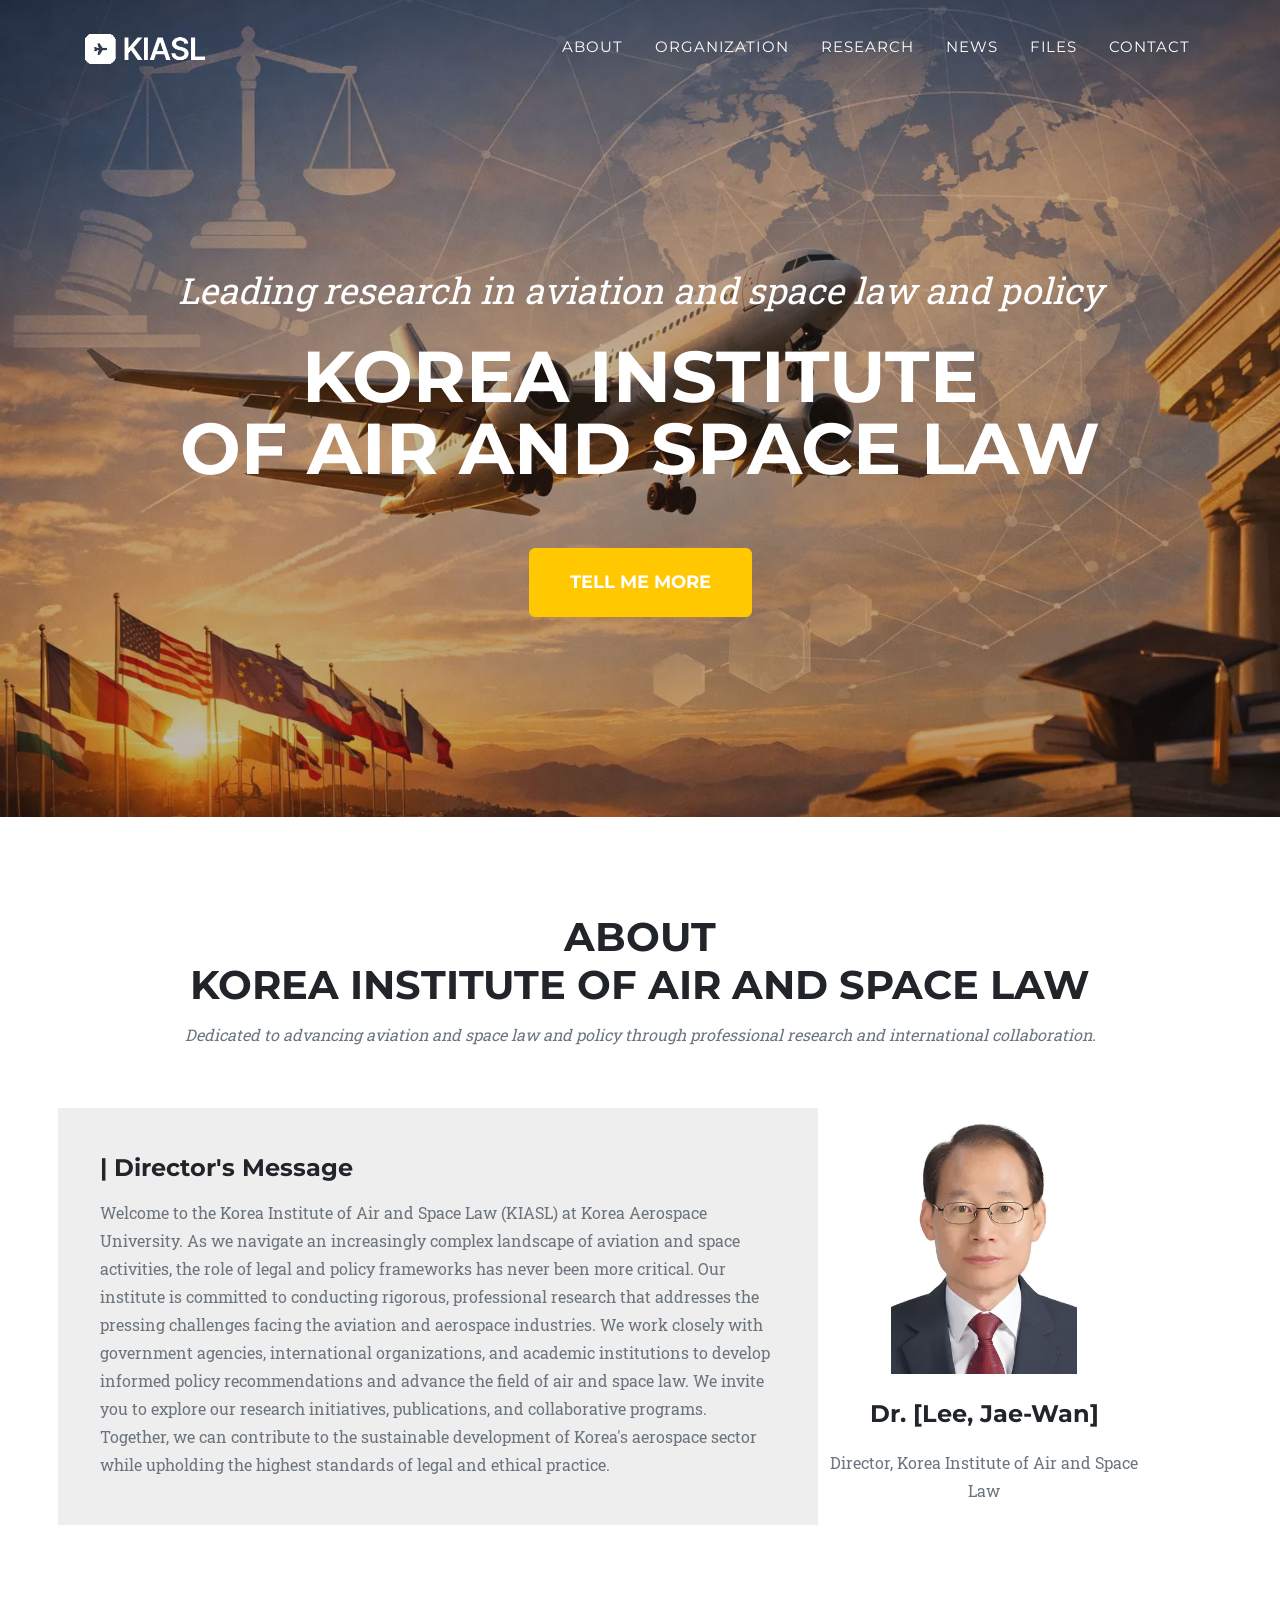
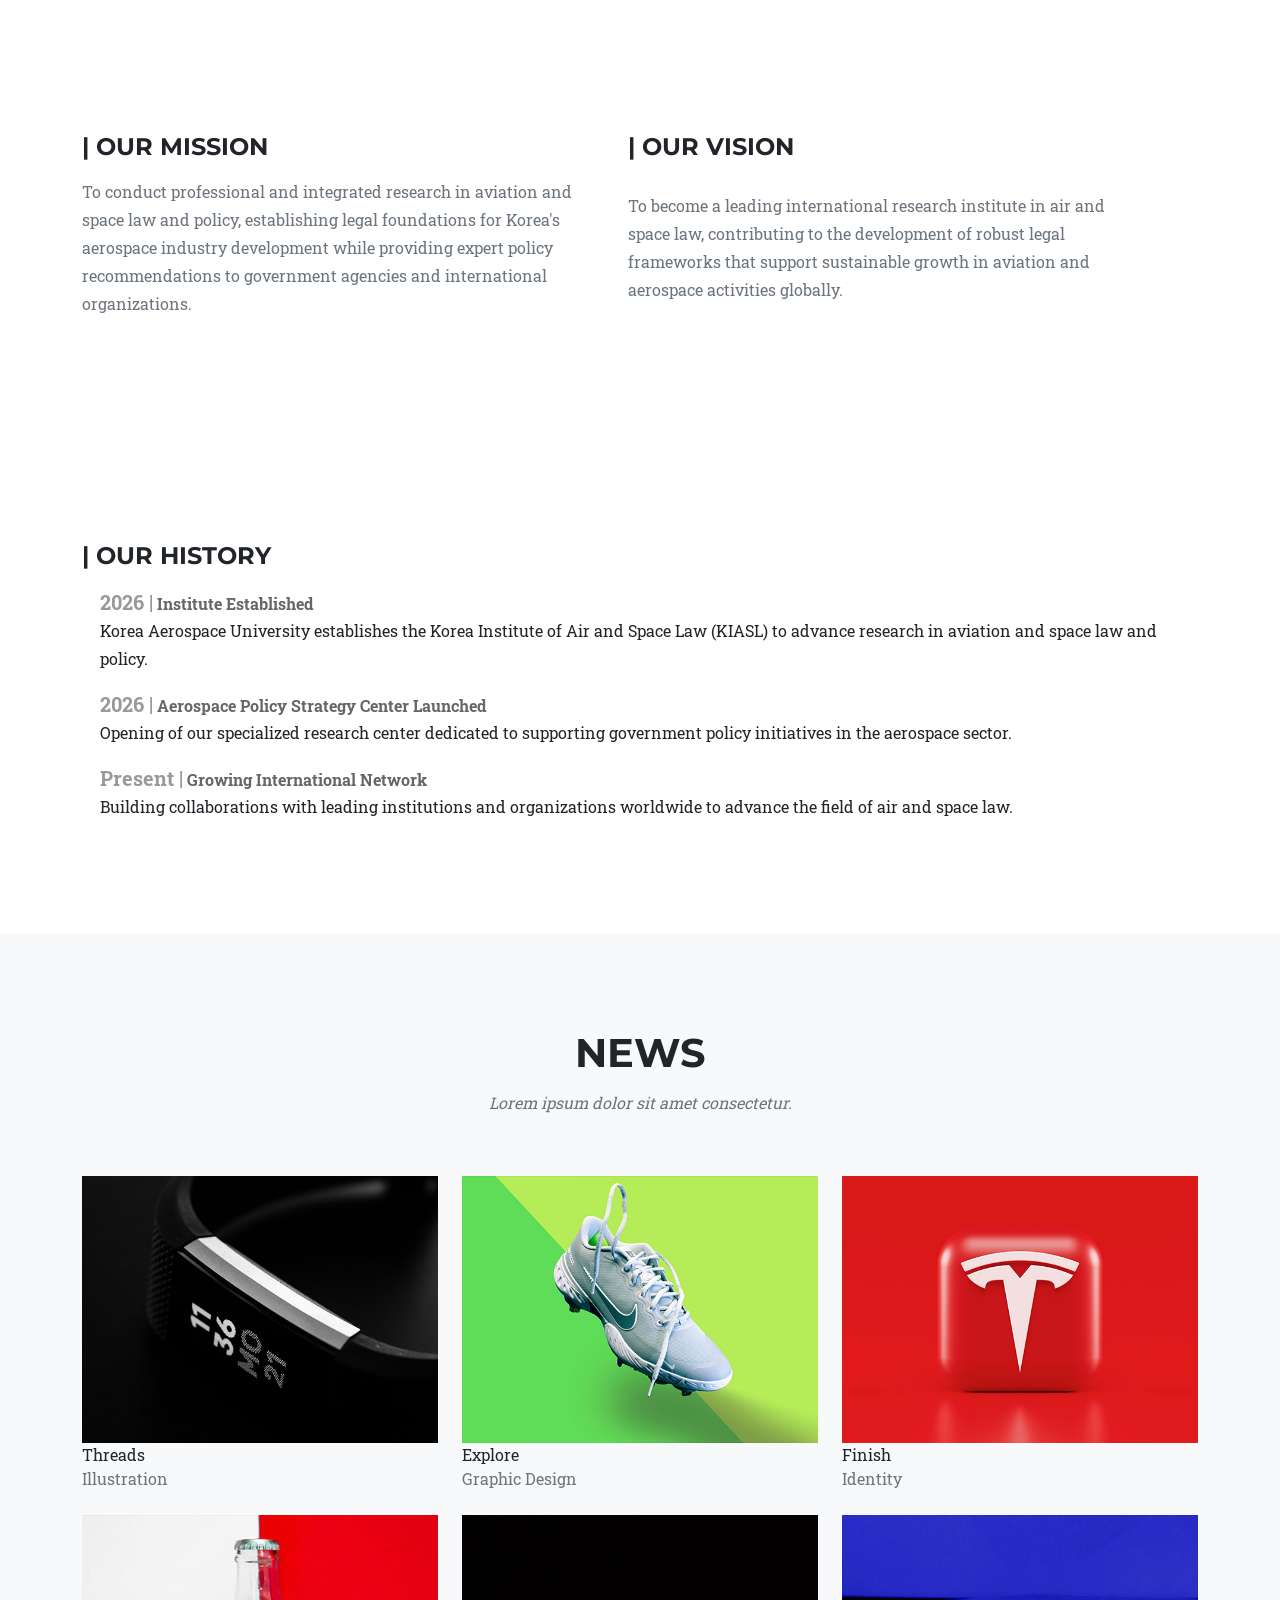
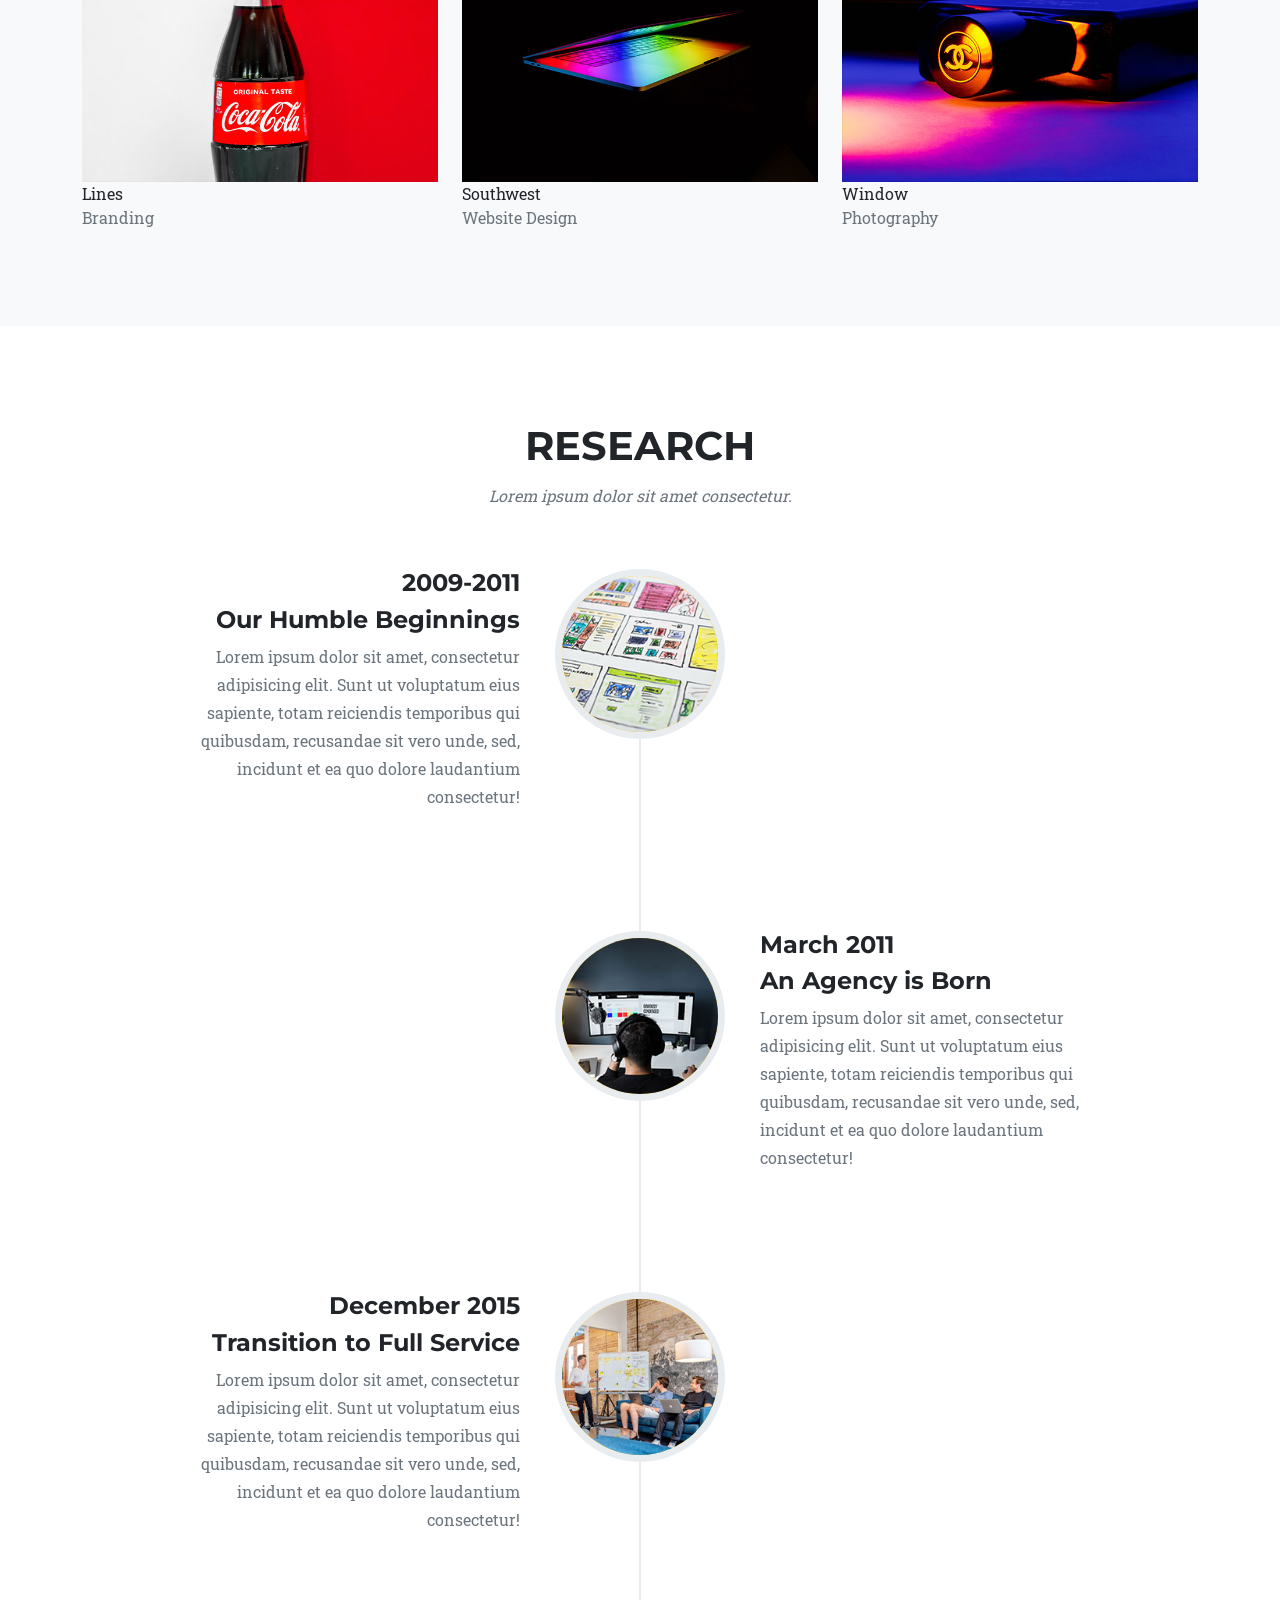
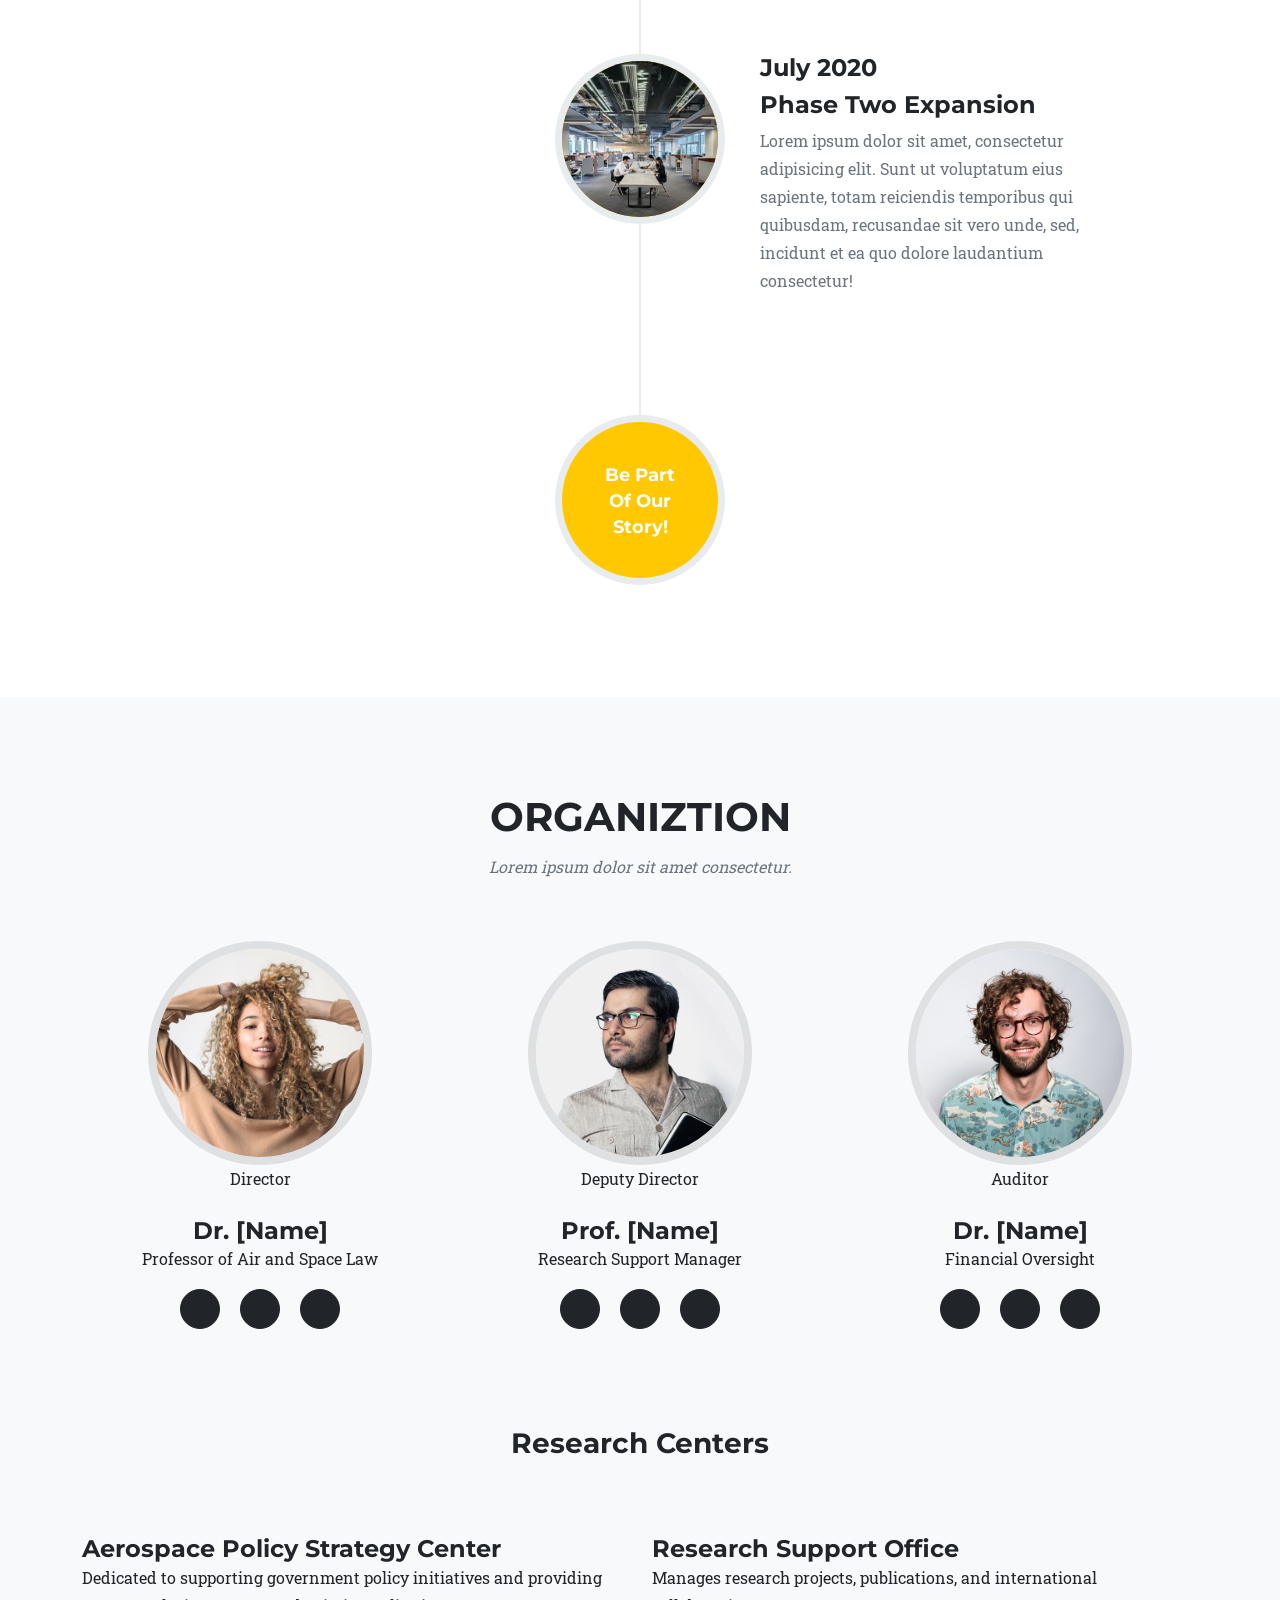
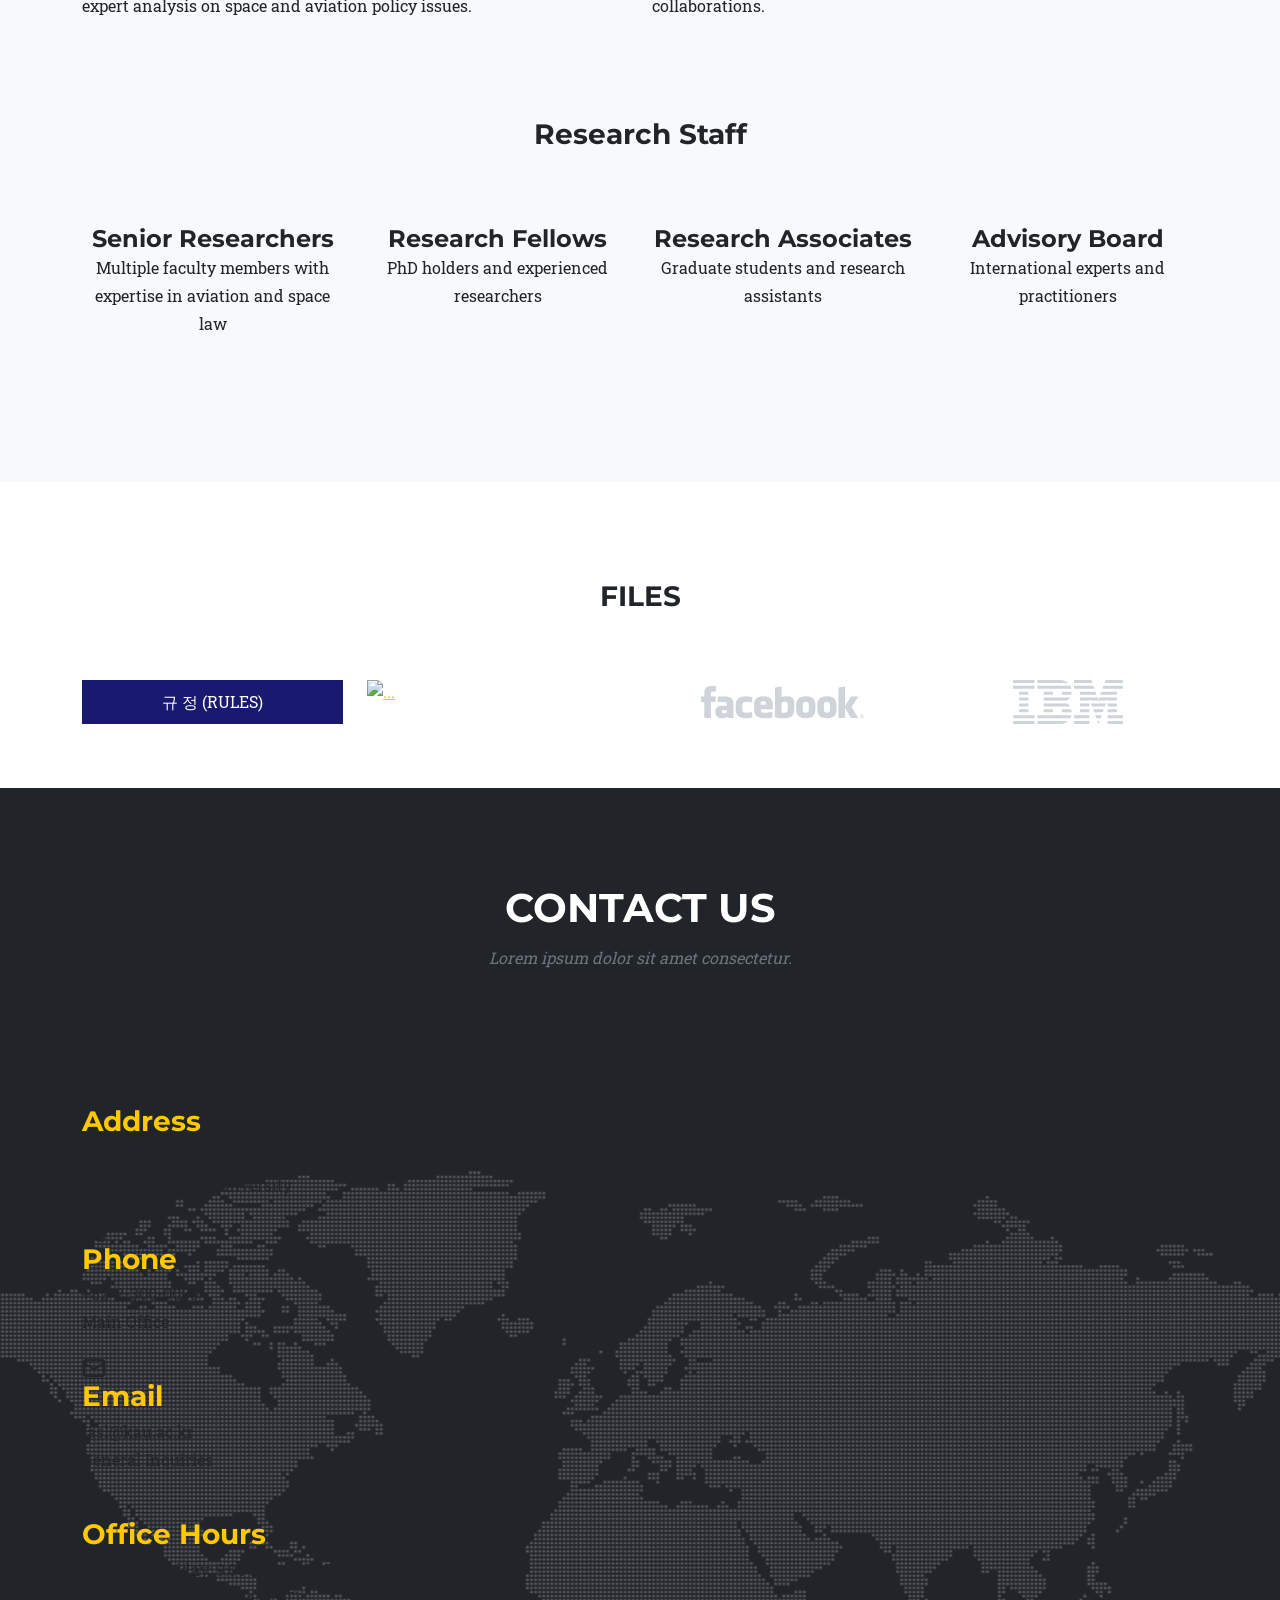
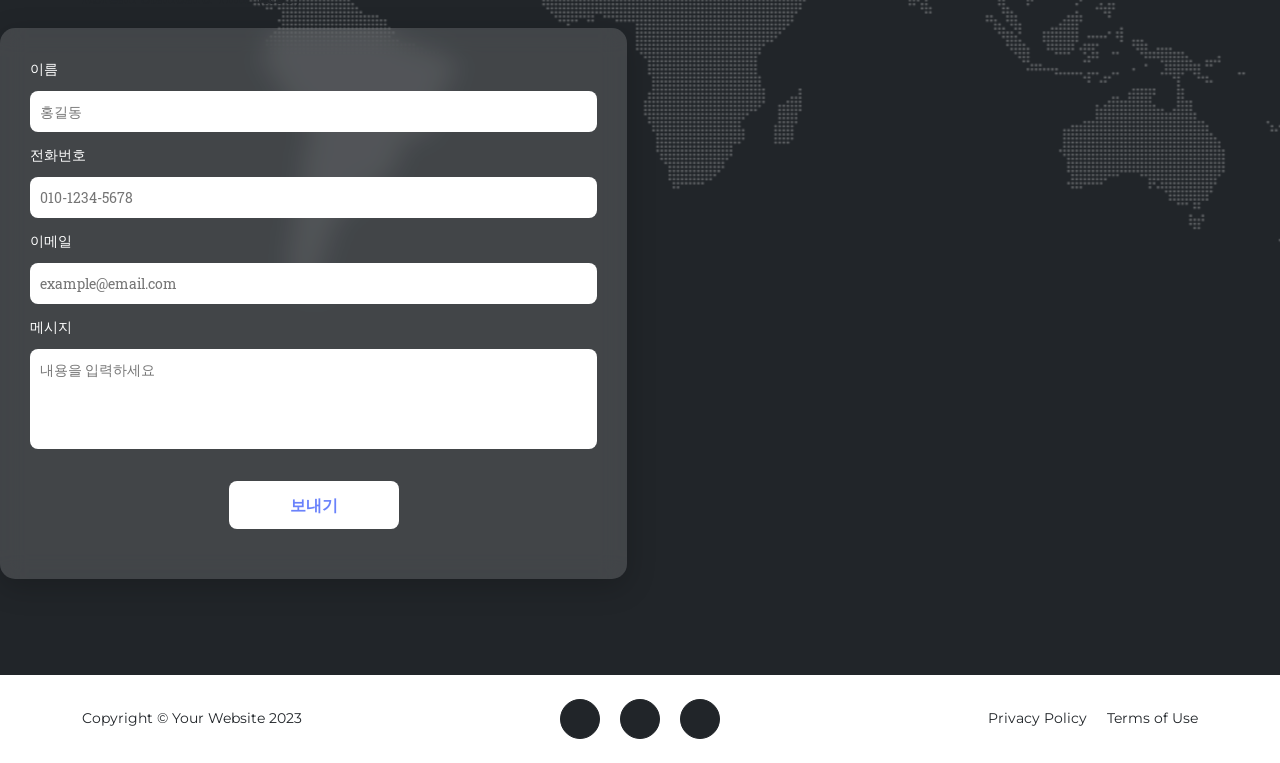
==== index.html @ a010b1ed "Update index.html" ====
<!DOCTYPE html>
<html lang="en">
    <head>
        <meta charset="utf-8" />
        <meta name="viewport" content="width=device-width, initial-scale=1, shrink-to-fit=no" />
        <meta name="description" content="" />
        <meta name="author" content="" />
        <title>KAU Institute of Air and Space Law</title>
        <!-- Favicon-->
        <link rel="icon" type="image/x-icon" href="assets/favicon.png" />
        <!-- Font Awesome icons (free version)-->
        <script src="https://use.fontawesome.com/releases/v6.3.0/js/all.js" crossorigin="anonymous"></script>
        <!-- Google fonts-->
        <link href="https://fonts.googleapis.com/css?family=Montserrat:400,700" rel="stylesheet" type="text/css" />
        <link href="https://fonts.googleapis.com/css?family=Roboto+Slab:400,100,300,700" rel="stylesheet" type="text/css" />
        <!-- Core theme CSS (includes Bootstrap)-->
        <link href="css/styles.css" rel="stylesheet" />
    </head>
    <body id="page-top">
        <!-- Navigation-->
        <nav class="navbar navbar-expand-lg navbar-dark fixed-top" id="mainNav">
            <div class="container">
                <a class="navbar-brand" href="#page-top"><img src="assets/img/kiasl.png" alt="..." /></a>
                <button class="navbar-toggler" type="button" data-bs-toggle="collapse" data-bs-target="#navbarResponsive" aria-controls="navbarResponsive" aria-expanded="false" aria-label="Toggle navigation">
                    Menu
                    <i class="fas fa-bars ms-1"></i>
                </button>
                <div class="collapse navbar-collapse" id="navbarResponsive">
                    <ul class="navbar-nav text-uppercase ms-auto py-4 py-lg-0">
                        <li class="nav-item"><a class="nav-link" href="#about">ABOUT</a></li>
                        <li class="nav-item"><a class="nav-link" href="#Organization">ORGANIZATION</a></li>
                        <li class="nav-item"><a class="nav-link" href="#Research">RESEARCH</a></li>
                        <li class="nav-item"><a class="nav-link" href="#News">NEWS</a></li>
                        <li class="nav-item"><a class="nav-link" href="#FILES">FILES</a></li>
                        <li class="nav-item"><a class="nav-link" href="#contact">CONTACT</a></li>
                    </ul>
                </div>
            </div>
        </nav>
        <!-- Masthead-->
        <header class="masthead">
            <div class="container">
                <div class="masthead-subheading">Leading research in aviation and space law and policy</div>
                <div class="masthead-heading text-uppercase">Korea Institute<br>of Air and Space Law</div>
                <a class="btn btn-primary btn-xl text-uppercase" href="#about">Tell Me More</a>
            </div>
        </header>
        <!-- Services-->
     <section class="page-section" id="about">
            <div class="container">
                <div class="text-center">
                    <h2 class="section-heading text-uppercase">About<br>Korea Institute of Air and Space Law</h2>
                    <h3 class="section-subheading text-muted">Dedicated to advancing aviation and space law and policy through professional research and international collaboration.</h3>
                </div>
                <div class="row text">
                    <div class="col-md-8 row text-left" style="background:#eee;padding:30px;">
                        <h4 class="my-3">| Director's Message</h4>
                        <p class="text-muted">Welcome to the Korea Institute of Air and Space Law (KIASL) at Korea Aerospace University. As we navigate an increasingly complex landscape of aviation and space activities, the role of legal and policy frameworks has never been more critical.
Our institute is committed to conducting rigorous, professional research that addresses the pressing challenges facing the aviation and aerospace industries. We work closely with government agencies, international organizations, and academic institutions to develop informed policy recommendations and advance the field of air and space law.
We invite you to explore our research initiatives, publications, and collaborative programs. Together, we can contribute to the sustainable development of Korea's aerospace sector while upholding the highest standards of legal and ethical practice.</p>
                    </div>
                    <div class="col-md-4 row text-center">
                        <span class="fa-stack fa-4x" style="width:210px;height:auto;display:inline-block;margin:10px auto;">
                            <img src="assets/img/drlee.png" alt="pic" style="width:100%;height:100%;object-fit:cover;">
                        </span>
                        <h4 class="my-3">Dr. [Lee, Jae-Wan]</h4>
                        <p class="text-muted">Director, Korea Institute of Air and Space Law</p>
                    </div>
                </div>
            </div>
        </section>
     <section class="page-section" id="about">
            <div class="container">
                <div class="row text">
                    <div class="col-md-6 row text-left">
                        <h4 class="my-3">| OUR MISSION</h4>
                        <p class="text-muted">To conduct professional and integrated research in aviation and space law and policy, establishing legal foundations for Korea's aerospace industry development while providing expert policy recommendations to government agencies and international organizations.</p>
                    </div>
                    <div class="col-md-6 row text-left">
                        <h4 class="my-3">| OUR VISION</h4>
                        <p class="text-muted">To become a leading international research institute in air and space law, contributing to the development of robust legal frameworks that support sustainable growth in aviation and aerospace activities globally.</p>
                    </div>
                </div>
            </div>
        </section>

     <section class="page-section" id="about">
            <div class="container">
                <div class="row text">
                    <div class="col-md-12 row text-left">
                        <h4 class="my-3">| OUR HISTORY</h4>
                        <div style="padding-left:30px;">
                        <b style="color:#666;font-size:16px;"><span style="color:#999;font-size:20px;">2026 |</span> Institute Established</b><p>Korea Aerospace University establishes the Korea Institute of Air and Space Law (KIASL) to advance research in aviation and space law and policy.</p>
                        <b style="color:#666;font-size:16px;"><span style="color:#999;font-size:20px;">2026 |</span> Aerospace Policy Strategy Center Launched</b><p>Opening of our specialized research center dedicated to supporting government policy initiatives in the aerospace sector.</p>
                        <b style="color:#666;font-size:16px;"><span style="color:#999;font-size:20px;">Present |</span> Growing International Network</b><p>Building collaborations with leading institutions and organizations worldwide to advance the field of air and space law.</p>
                      </div>
                    </div>
                </div>
            </div>
        </section>
        
        <!-- Portfolio Grid-->
        <section class="page-section bg-light" id="News">
            <div class="container">
                <div class="text-center">
                    <h2 class="section-heading text-uppercase">News</h2>
                    <h3 class="section-subheading text-muted">Lorem ipsum dolor sit amet consectetur.</h3>
                </div>
                <div class="row">
                    <div class="col-lg-4 col-sm-6 mb-4">
                        <!-- Portfolio item 1-->
                        <div class="portfolio-item">
                            <a class="portfolio-link" data-bs-toggle="modal" href="#portfolioModal1">
                                <div class="portfolio-hover">
                                    <div class="portfolio-hover-content"><i class="fas fa-plus fa-3x"></i></div>
                                </div>
                                <img class="img-fluid" src="assets/img/portfolio/1.jpg" alt="..." />
                            </a>
                            <div class="portfolio-caption">
                                <div class="portfolio-caption-heading">Threads</div>
                                <div class="portfolio-caption-subheading text-muted">Illustration</div>
                            </div>
                        </div>
                    </div>
                    <div class="col-lg-4 col-sm-6 mb-4">
                        <!-- Portfolio item 2-->
                        <div class="portfolio-item">
                            <a class="portfolio-link" data-bs-toggle="modal" href="#portfolioModal2">
                                <div class="portfolio-hover">
                                    <div class="portfolio-hover-content"><i class="fas fa-plus fa-3x"></i></div>
                                </div>
                                <img class="img-fluid" src="assets/img/portfolio/2.jpg" alt="..." />
                            </a>
                            <div class="portfolio-caption">
                                <div class="portfolio-caption-heading">Explore</div>
                                <div class="portfolio-caption-subheading text-muted">Graphic Design</div>
                            </div>
                        </div>
                    </div>
                    <div class="col-lg-4 col-sm-6 mb-4">
                        <!-- Portfolio item 3-->
                        <div class="portfolio-item">
                            <a class="portfolio-link" data-bs-toggle="modal" href="#portfolioModal3">
                                <div class="portfolio-hover">
                                    <div class="portfolio-hover-content"><i class="fas fa-plus fa-3x"></i></div>
                                </div>
                                <img class="img-fluid" src="assets/img/portfolio/3.jpg" alt="..." />
                            </a>
                            <div class="portfolio-caption">
                                <div class="portfolio-caption-heading">Finish</div>
                                <div class="portfolio-caption-subheading text-muted">Identity</div>
                            </div>
                        </div>
                    </div>
                    <div class="col-lg-4 col-sm-6 mb-4 mb-lg-0">
                        <!-- Portfolio item 4-->
                        <div class="portfolio-item">
                            <a class="portfolio-link" data-bs-toggle="modal" href="#portfolioModal4">
                                <div class="portfolio-hover">
                                    <div class="portfolio-hover-content"><i class="fas fa-plus fa-3x"></i></div>
                                </div>
                                <img class="img-fluid" src="assets/img/portfolio/4.jpg" alt="..." />
                            </a>
                            <div class="portfolio-caption">
                                <div class="portfolio-caption-heading">Lines</div>
                                <div class="portfolio-caption-subheading text-muted">Branding</div>
                            </div>
                        </div>
                    </div>
                    <div class="col-lg-4 col-sm-6 mb-4 mb-sm-0">
                        <!-- Portfolio item 5-->
                        <div class="portfolio-item">
                            <a class="portfolio-link" data-bs-toggle="modal" href="#portfolioModal5">
                                <div class="portfolio-hover">
                                    <div class="portfolio-hover-content"><i class="fas fa-plus fa-3x"></i></div>
                                </div>
                                <img class="img-fluid" src="assets/img/portfolio/5.jpg" alt="..." />
                            </a>
                            <div class="portfolio-caption">
                                <div class="portfolio-caption-heading">Southwest</div>
                                <div class="portfolio-caption-subheading text-muted">Website Design</div>
                            </div>
                        </div>
                    </div>
                    <div class="col-lg-4 col-sm-6">
                        <!-- Portfolio item 6-->
                        <div class="portfolio-item">
                            <a class="portfolio-link" data-bs-toggle="modal" href="#portfolioModal6">
                                <div class="portfolio-hover">
                                    <div class="portfolio-hover-content"><i class="fas fa-plus fa-3x"></i></div>
                                </div>
                                <img class="img-fluid" src="assets/img/portfolio/6.jpg" alt="..." />
                            </a>
                            <div class="portfolio-caption">
                                <div class="portfolio-caption-heading">Window</div>
                                <div class="portfolio-caption-subheading text-muted">Photography</div>
                            </div>
                        </div>
                    </div>
                                   </div>
            </div>
        </section>
        <!-- About-->
        <section class="page-section" id="Research">
            <div class="container">
                <div class="text-center">
                    <h2 class="section-heading text-uppercase">Research</h2>
                    <h3 class="section-subheading text-muted">Lorem ipsum dolor sit amet consectetur.</h3>
                </div>
                <ul class="timeline">
                    <li>
                        <div class="timeline-image"><img class="rounded-circle img-fluid" src="assets/img/about/1.jpg" alt="..." /></div>
                        <div class="timeline-panel">
                            <div class="timeline-heading">
                                <h4>2009-2011</h4>
                                <h4 class="subheading">Our Humble Beginnings</h4>
                            </div>
                            <div class="timeline-body"><p class="text-muted">Lorem ipsum dolor sit amet, consectetur adipisicing elit. Sunt ut voluptatum eius sapiente, totam reiciendis temporibus qui quibusdam, recusandae sit vero unde, sed, incidunt et ea quo dolore laudantium consectetur!</p></div>
                        </div>
                    </li>
                    <li class="timeline-inverted">
                        <div class="timeline-image"><img class="rounded-circle img-fluid" src="assets/img/about/2.jpg" alt="..." /></div>
                        <div class="timeline-panel">
                            <div class="timeline-heading">
                                <h4>March 2011</h4>
                                <h4 class="subheading">An Agency is Born</h4>
                            </div>
                            <div class="timeline-body"><p class="text-muted">Lorem ipsum dolor sit amet, consectetur adipisicing elit. Sunt ut voluptatum eius sapiente, totam reiciendis temporibus qui quibusdam, recusandae sit vero unde, sed, incidunt et ea quo dolore laudantium consectetur!</p></div>
                        </div>
                    </li>
                    <li>
                        <div class="timeline-image"><img class="rounded-circle img-fluid" src="assets/img/about/3.jpg" alt="..." /></div>
                        <div class="timeline-panel">
                            <div class="timeline-heading">
                                <h4>December 2015</h4>
                                <h4 class="subheading">Transition to Full Service</h4>
                            </div>
                            <div class="timeline-body"><p class="text-muted">Lorem ipsum dolor sit amet, consectetur adipisicing elit. Sunt ut voluptatum eius sapiente, totam reiciendis temporibus qui quibusdam, recusandae sit vero unde, sed, incidunt et ea quo dolore laudantium consectetur!</p></div>
                        </div>
                    </li>
                    <li class="timeline-inverted">
                        <div class="timeline-image"><img class="rounded-circle img-fluid" src="assets/img/about/4.jpg" alt="..." /></div>
                        <div class="timeline-panel">
                            <div class="timeline-heading">
                                <h4>July 2020</h4>
                                <h4 class="subheading">Phase Two Expansion</h4>
                            </div>
                            <div class="timeline-body"><p class="text-muted">Lorem ipsum dolor sit amet, consectetur adipisicing elit. Sunt ut voluptatum eius sapiente, totam reiciendis temporibus qui quibusdam, recusandae sit vero unde, sed, incidunt et ea quo dolore laudantium consectetur!</p></div>
                        </div>
                    </li>
                    <li class="timeline-inverted">
                        <div class="timeline-image">
                            <h4>
                                Be Part
                                <br />
                                Of Our
                                <br />
                                Story!
                            </h4>
                        </div>
                    </li>
                </ul>
            </div>
        </section>
        <!-- Team-->
        <section class="page-section bg-light" id="Organization">
            <div class="container">
                <div class="text-center">
                    <h2 class="section-heading text-uppercase">Organiztion</h2>
                    <h3 class="section-subheading text-muted">Lorem ipsum dolor sit amet consectetur.</h3>
                </div>
                <div class="row">
                    <div class="col-lg-4">
                        <div class="team-member">
                            <img class="mx-auto rounded-circle" src="assets/img/team/2.jpg" alt="..." />
                            <p>Director</p><h4>Dr. [Name]</h4><p>Professor of Air and Space Law</p>
                            <a class="btn btn-dark btn-social mx-2" href="#!" aria-label="Diana Petersen Twitter Profile"><i class="fab fa-twitter"></i></a>
                            <a class="btn btn-dark btn-social mx-2" href="#!" aria-label="Diana Petersen Facebook Profile"><i class="fab fa-facebook-f"></i></a>
                            <a class="btn btn-dark btn-social mx-2" href="#!" aria-label="Diana Petersen LinkedIn Profile"><i class="fab fa-linkedin-in"></i></a>
                        </div>
                    </div>
                    <div class="col-lg-4">
                        <div class="team-member">
                            <img class="mx-auto rounded-circle" src="assets/img/team/1.jpg" alt="..." />
                            <p>Deputy Director</p><h4>Prof. [Name]</h4><p>Research Support Manager</p>
                            <a class="btn btn-dark btn-social mx-2" href="#!" aria-label="Parveen Anand Twitter Profile"><i class="fab fa-twitter"></i></a>
                            <a class="btn btn-dark btn-social mx-2" href="#!" aria-label="Parveen Anand Facebook Profile"><i class="fab fa-facebook-f"></i></a>
                            <a class="btn btn-dark btn-social mx-2" href="#!" aria-label="Parveen Anand LinkedIn Profile"><i class="fab fa-linkedin-in"></i></a>
                        </div>
                    </div>
                    <div class="col-lg-4">
                        <div class="team-member">
                            <img class="mx-auto rounded-circle" src="assets/img/team/3.jpg" alt="..." />
                            <p>Auditor</p><h4>Dr. [Name]</h4><p>Financial Oversight</p>
                            <a class="btn btn-dark btn-social mx-2" href="#!" aria-label="Larry Parker Twitter Profile"><i class="fab fa-twitter"></i></a>
                            <a class="btn btn-dark btn-social mx-2" href="#!" aria-label="Larry Parker Facebook Profile"><i class="fab fa-facebook-f"></i></a>
                            <a class="btn btn-dark btn-social mx-2" href="#!" aria-label="Larry Parker LinkedIn Profile"><i class="fab fa-linkedin-in"></i></a>
                        </div>
                    </div>
                    <h3 style="margin:50px 0;text-align:center;">Research Centers</h3>
                    <div class="col-lg-6">
                        <div class="team-member" style="text-align:left;">
                            <h4>Aerospace Policy Strategy Center</h4><p>Dedicated to supporting government policy initiatives and providing expert analysis on space and aviation policy issues.</p>
                        </div>
                    </div>
                    <div class="col-lg-6">
                        <div class="team-member" style="text-align:left;">
                            <h4>Research Support Office</h4><p>Manages research projects, publications, and international collaborations.</p>
                        </div>
                    </div>
                    <h3 style="margin:50px 0;text-align:center;">Research Staff</h3>
                    <div class="col-lg-3" class="text-left">
                        <div class="team-member">
                           <h4>Senior Researchers</h4><p>Multiple faculty members with expertise in aviation and space law</p>
                        </div>
                    </div>
                    <div class="col-lg-3" class="text-left">
                        <div class="team-member">
                            <h4>Research Fellows</h4><p>PhD holders and experienced researchers</p>
                        </div>
                    </div>
                    <div class="col-lg-3" class="text-left">
                        <div class="team-member">
                            <h4>Research Associates</h4><p>Graduate students and research assistants</p>
                        </div>
                    </div>
                    <div class="col-lg-3" class="text-left">
                        <div class="team-member">
                           <h4>Advisory Board</h4><p>International experts and practitioners</p>
                        </div>
                    </div>
                </div>
            </div>
        </section>
        <!-- Clients-->
        <div class="py-5">
            <div class="container" id="FILES">
                <div class="row align-items-center">
                    <h3 style="margin:50px 0;text-align:center;">FILES</h3>
                    <div class="col-md-3 col-sm-6 my-3">
                        <a href="assets/img/rules.pdf" style="color:#fff;padding:10px 20px; display:block;background:midnightblue;text-decoration:none;margin:0 auto;text-align:center;">규 정 (RULES)</a>
                    </div>
                    <div class="col-md-3 col-sm-6 my-3">
                        <a href="#!"><img class="img-fluid img-brand d-block mx-auto" src="assets/img/logos/.svg" alt="..." aria-label=" Logo" /></a>
                    </div>
                    <div class="col-md-3 col-sm-6 my-3">
                        <a href="#!"><img class="img-fluid img-brand d-block mx-auto" src="assets/img/logos/facebook.svg" alt="..." aria-label="Facebook Logo" /></a>
                    </div>
                    <div class="col-md-3 col-sm-6 my-3">
                        <a href="#!"><img class="img-fluid img-brand d-block mx-auto" src="assets/img/logos/ibm.svg" alt="..." aria-label="IBM Logo" /></a>
                    </div>
                </div>
            </div>
        </div>
        <!-- Contact-->
        <section class="page-section" id="contact">
            <div class="container">
                <div class="text-center">
                    <h2 class="section-heading text-uppercase">Contact Us</h2>
                    <h3 class="section-subheading text-muted">Lorem ipsum dolor sit amet consectetur.</h3>
                </div>
                <!-- * * * * * * * * * * * * * * *-->
                <!-- * * SB Forms Contact Form * *-->
                <!-- * * * * * * * * * * * * * * *-->
                <!-- This form is pre-integrated with SB Forms.-->
                <!-- To make this form functional, sign up at-->
                <!-- https://startbootstrap.com/solution/contact-forms-->
                <!-- to get an API token!-->

               <div style="width:49%;"><h2>Get in Touch</h2><svg xmlns="http://www.w3.org/2000/svg" width="24" height="24" viewBox="0 0 24 24" fill="none" stroke="currentColor" stroke-width="2" stroke-linecap="round" stroke-linejoin="round" class="lucide lucide-map-pin w-6 h-6 text-accent flex-shrink-0 mt-1" data-loc="client/src/pages/Contact.tsx:25"><path d="M20 10c0 4.993-5.539 10.193-7.399 11.799a1 1 0 0 1-1.202 0C9.539 20.193 4 14.993 4 10a8 8 0 0 1 16 0"></path><circle cx="12" cy="10" r="3"></circle></svg><div data-loc="client/src/pages/Contact.tsx:26"><h3 data-loc="client/src/pages/Contact.tsx:27" class="font-semibold text-primary mb-1">Address</h3><p data-loc="client/src/pages/Contact.tsx:28" class="text-foreground/70">76 Hanggongdae-gil, Dong-gu, Seoul 05378, Korea<br data-loc="client/src/pages/Contact.tsx:29">Korea Aerospace University</p></div></div><div data-loc="client/src/pages/Contact.tsx:35" class="flex gap-4"><svg xmlns="http://www.w3.org/2000/svg" width="24" height="24" viewBox="0 0 24 24" fill="none" stroke="currentColor" stroke-width="2" stroke-linecap="round" stroke-linejoin="round" class="lucide lucide-phone w-6 h-6 text-accent flex-shrink-0 mt-1" data-loc="client/src/pages/Contact.tsx:36"><path d="M22 16.92v3a2 2 0 0 1-2.18 2 19.79 19.79 0 0 1-8.63-3.07 19.5 19.5 0 0 1-6-6 19.79 19.79 0 0 1-3.07-8.67A2 2 0 0 1 4.11 2h3a2 2 0 0 1 2 1.72 12.84 12.84 0 0 0 .7 2.81 2 2 0 0 1-.45 2.11L8.09 9.91a16 16 0 0 0 6 6l1.27-1.27a2 2 0 0 1 2.11-.45 12.84 12.84 0 0 0 2.81.7A2 2 0 0 1 22 16.92z"></path></svg><div data-loc="client/src/pages/Contact.tsx:37"><h3 data-loc="client/src/pages/Contact.tsx:38" class="font-semibold text-primary mb-1">Phone</h3><p data-loc="client/src/pages/Contact.tsx:39" class="text-foreground/70">+82-2-300-0000<br data-loc="client/src/pages/Contact.tsx:40"><span data-loc="client/src/pages/Contact.tsx:41" class="text-sm">Main Office</span></p></div></div><div data-loc="client/src/pages/Contact.tsx:46" class="flex gap-4"><svg xmlns="http://www.w3.org/2000/svg" width="24" height="24" viewBox="0 0 24 24" fill="none" stroke="currentColor" stroke-width="2" stroke-linecap="round" stroke-linejoin="round" class="lucide lucide-mail w-6 h-6 text-accent flex-shrink-0 mt-1" data-loc="client/src/pages/Contact.tsx:47"><rect width="20" height="16" x="2" y="4" rx="2"></rect><path d="m22 7-8.97 5.7a1.94 1.94 0 0 1-2.06 0L2 7"></path></svg><div data-loc="client/src/pages/Contact.tsx:48"><h3 data-loc="client/src/pages/Contact.tsx:49" class="font-semibold text-primary mb-1">Email</h3><p data-loc="client/src/pages/Contact.tsx:50" class="text-foreground/70">iasl@kau.ac.kr<br data-loc="client/src/pages/Contact.tsx:51"><span data-loc="client/src/pages/Contact.tsx:52" class="text-sm">General Inquiries</span></p></div></div><div data-loc="client/src/pages/Contact.tsx:57" class="flex gap-4"><svg xmlns="http://www.w3.org/2000/svg" width="24" height="24" viewBox="0 0 24 24" fill="none" stroke="currentColor" stroke-width="2" stroke-linecap="round" stroke-linejoin="round" class="lucide lucide-clock w-6 h-6 text-accent flex-shrink-0 mt-1" data-loc="client/src/pages/Contact.tsx:58"><circle cx="12" cy="12" r="10"></circle><polyline points="12 6 12 12 16 14"></polyline></svg><div data-loc="client/src/pages/Contact.tsx:59"><h3 data-loc="client/src/pages/Contact.tsx:60" class="font-semibold text-primary mb-1">Office Hours</h3><p data-loc="client/src/pages/Contact.tsx:61" class="text-foreground/70">Monday - Friday: 9:00 AM - 6:00 PM<br data-loc="client/src/pages/Contact.tsx:62"><span data-loc="client/src/pages/Contact.tsx:63" class="text-sm">Korean Standard Time (KST)</span></p></div></div></div></div>

                
<form action="https://formspree.io/f/xgonjnnk" method="POST" style="
    background: rgba(255, 255, 255, 0.15);
    backdrop-filter: blur(12px);
    padding: 30px;
    border-radius: 15px;
    width: 49%;
    box-shadow: 0 8px 30px rgba(0,0,0,0.2);
    display: flex;
    flex-direction: column;
    gap: 12px;">


  <label style="color: white; font-size: 14px;">이름</label>
  <input type="text" name="name" placeholder="홍길동" required style="
    padding: 10px;
    border-radius: 8px;
    border: none;
    outline: none;
    font-size: 14px;
  ">

  <label style="color: white; font-size: 14px;">전화번호</label>
  <input type="tel" name="phone" placeholder="010-1234-5678" required style="
    padding: 10px;
    border-radius: 8px;
    border: none;
    outline: none;
    font-size: 14px;
  ">

  <label style="color: white; font-size: 14px;">이메일</label>
  <input type="email" name="email" placeholder="example@email.com" required style="
    padding: 10px;
    border-radius: 8px;
    border: none;
    outline: none;
    font-size: 14px;
  ">

  <label style="color: white; font-size: 14px;">메시지</label>
  <textarea name="message" placeholder="내용을 입력하세요" required style="
    padding: 10px;
    border-radius: 8px;
    border: none;
    outline: none;
    font-size: 14px;
    resize: none;
    height: 100px;
  "></textarea>

  <input type="hidden" name="_subject" value="새 문의가 도착했습니다!">

  <button type="submit" style="
    margin-top: 10px;
    padding: 12px;
    border: none;
    border-radius: 8px;
    background: #ffffff;
    color: #6a82fb;
    font-weight: bold;
    cursor: pointer;
    transition: 0.3s;
    width: 30%;  
    margin: 20px auto;
  ">
    보내기
  </button>
</form>
            </div>
        </section>
        <!-- Footer-->
        <footer class="footer py-4">
            <div class="container">
                <div class="row align-items-center">
                    <div class="col-lg-4 text-lg-start">Copyright &copy; Your Website 2023</div>
                    <div class="col-lg-4 my-3 my-lg-0">
                        <a class="btn btn-dark btn-social mx-2" href="#!" aria-label="Twitter"><i class="fab fa-twitter"></i></a>
                        <a class="btn btn-dark btn-social mx-2" href="#!" aria-label="Facebook"><i class="fab fa-facebook-f"></i></a>
                        <a class="btn btn-dark btn-social mx-2" href="#!" aria-label="LinkedIn"><i class="fab fa-linkedin-in"></i></a>
                    </div>
                    <div class="col-lg-4 text-lg-end">
                        <a class="link-dark text-decoration-none me-3" href="#!">Privacy Policy</a>
                        <a class="link-dark text-decoration-none" href="#!">Terms of Use</a>
                    </div>
                </div>
            </div>
        </footer>
        <!-- Portfolio Modals-->
        <!-- Portfolio item 1 modal popup-->
        <div class="portfolio-modal modal fade" id="portfolioModal1" tabindex="-1" role="dialog" aria-hidden="true">
            <div class="modal-dialog">
                <div class="modal-content">
                    <div class="close-modal" data-bs-dismiss="modal"><img src="assets/img/close-icon.svg" alt="Close modal" /></div>
                    <div class="container">
                        <div class="row justify-content-center">
                            <div class="col-lg-8">
                                <div class="modal-body">
                                    <!-- Project details-->
                                    <h2 class="text-uppercase">Project Name</h2>
                                    <p class="item-intro text-muted">Lorem ipsum dolor sit amet consectetur.</p>
                                    <img class="img-fluid d-block mx-auto" src="assets/img/portfolio/1.jpg" alt="..." />
                                    <p>Use this area to describe your project. Lorem ipsum dolor sit amet, consectetur adipisicing elit. Est blanditiis dolorem culpa incidunt minus dignissimos deserunt repellat aperiam quasi sunt officia expedita beatae cupiditate, maiores repudiandae, nostrum, reiciendis facere nemo!</p>
                                    <ul class="list-inline">
                                        <li>
                                            <strong>Client:</strong>
                                            Threads
                                        </li>
                                        <li>
                                            <strong>Category:</strong>
                                            Illustration
                                        </li>
                                    </ul>
                                    <button class="btn btn-primary btn-xl text-uppercase" data-bs-dismiss="modal" type="button">
                                        <i class="fas fa-xmark me-1"></i>
                                        Close Project
                                    </button>
                                </div>
                            </div>
                        </div>
                    </div>
                </div>
            </div>
        </div>
        <!-- Portfolio item 2 modal popup-->
        <div class="portfolio-modal modal fade" id="portfolioModal2" tabindex="-1" role="dialog" aria-hidden="true">
            <div class="modal-dialog">
                <div class="modal-content">
                    <div class="close-modal" data-bs-dismiss="modal"><img src="assets/img/close-icon.svg" alt="Close modal" /></div>
                    <div class="container">
                        <div class="row justify-content-center">
                            <div class="col-lg-8">
                                <div class="modal-body">
                                    <!-- Project details-->
                                    <h2 class="text-uppercase">Project Name</h2>
                                    <p class="item-intro text-muted">Lorem ipsum dolor sit amet consectetur.</p>
                                    <img class="img-fluid d-block mx-auto" src="assets/img/portfolio/2.jpg" alt="..." />
                                    <p>Use this area to describe your project. Lorem ipsum dolor sit amet, consectetur adipisicing elit. Est blanditiis dolorem culpa incidunt minus dignissimos deserunt repellat aperiam quasi sunt officia expedita beatae cupiditate, maiores repudiandae, nostrum, reiciendis facere nemo!</p>
                                    <ul class="list-inline">
                                        <li>
                                            <strong>Client:</strong>
                                            Explore
                                        </li>
                                        <li>
                                            <strong>Category:</strong>
                                            Graphic Design
                                        </li>
                                    </ul>
                                    <button class="btn btn-primary btn-xl text-uppercase" data-bs-dismiss="modal" type="button">
                                        <i class="fas fa-xmark me-1"></i>
                                        Close Project
                                    </button>
                                </div>
                            </div>
                        </div>
                    </div>
                </div>
            </div>
        </div>
        <!-- Portfolio item 3 modal popup-->
        <div class="portfolio-modal modal fade" id="portfolioModal3" tabindex="-1" role="dialog" aria-hidden="true">
            <div class="modal-dialog">
                <div class="modal-content">
                    <div class="close-modal" data-bs-dismiss="modal"><img src="assets/img/close-icon.svg" alt="Close modal" /></div>
                    <div class="container">
                        <div class="row justify-content-center">
                            <div class="col-lg-8">
                                <div class="modal-body">
                                    <!-- Project details-->
                                    <h2 class="text-uppercase">Project Name</h2>
                                    <p class="item-intro text-muted">Lorem ipsum dolor sit amet consectetur.</p>
                                    <img class="img-fluid d-block mx-auto" src="assets/img/portfolio/3.jpg" alt="..." />
                                    <p>Use this area to describe your project. Lorem ipsum dolor sit amet, consectetur adipisicing elit. Est blanditiis dolorem culpa incidunt minus dignissimos deserunt repellat aperiam quasi sunt officia expedita beatae cupiditate, maiores repudiandae, nostrum, reiciendis facere nemo!</p>
                                    <ul class="list-inline">
                                        <li>
                                            <strong>Client:</strong>
                                            Finish
                                        </li>
                                        <li>
                                            <strong>Category:</strong>
                                            Identity
                                        </li>
                                    </ul>
                                    <button class="btn btn-primary btn-xl text-uppercase" data-bs-dismiss="modal" type="button">
                                        <i class="fas fa-xmark me-1"></i>
                                        Close Project
                                    </button>
                                </div>
                            </div>
                        </div>
                    </div>
                </div>
            </div>
        </div>
        <!-- Portfolio item 4 modal popup-->
        <div class="portfolio-modal modal fade" id="portfolioModal4" tabindex="-1" role="dialog" aria-hidden="true">
            <div class="modal-dialog">
                <div class="modal-content">
                    <div class="close-modal" data-bs-dismiss="modal"><img src="assets/img/close-icon.svg" alt="Close modal" /></div>
                    <div class="container">
                        <div class="row justify-content-center">
                            <div class="col-lg-8">
                                <div class="modal-body">
                                    <!-- Project details-->
                                    <h2 class="text-uppercase">Project Name</h2>
                                    <p class="item-intro text-muted">Lorem ipsum dolor sit amet consectetur.</p>
                                    <img class="img-fluid d-block mx-auto" src="assets/img/portfolio/4.jpg" alt="..." />
                                    <p>Use this area to describe your project. Lorem ipsum dolor sit amet, consectetur adipisicing elit. Est blanditiis dolorem culpa incidunt minus dignissimos deserunt repellat aperiam quasi sunt officia expedita beatae cupiditate, maiores repudiandae, nostrum, reiciendis facere nemo!</p>
                                    <ul class="list-inline">
                                        <li>
                                            <strong>Client:</strong>
                                            Lines
                                        </li>
                                        <li>
                                            <strong>Category:</strong>
                                            Branding
                                        </li>
                                    </ul>
                                    <button class="btn btn-primary btn-xl text-uppercase" data-bs-dismiss="modal" type="button">
                                        <i class="fas fa-xmark me-1"></i>
                                        Close Project
                                    </button>
                                </div>
                            </div>
                        </div>
                    </div>
                </div>
            </div>
        </div>
        <!-- Portfolio item 5 modal popup-->
        <div class="portfolio-modal modal fade" id="portfolioModal5" tabindex="-1" role="dialog" aria-hidden="true">
            <div class="modal-dialog">
                <div class="modal-content">
                    <div class="close-modal" data-bs-dismiss="modal"><img src="assets/img/close-icon.svg" alt="Close modal" /></div>
                    <div class="container">
                        <div class="row justify-content-center">
                            <div class="col-lg-8">
                                <div class="modal-body">
                                    <!-- Project details-->
                                    <h2 class="text-uppercase">Project Name</h2>
                                    <p class="item-intro text-muted">Lorem ipsum dolor sit amet consectetur.</p>
                                    <img class="img-fluid d-block mx-auto" src="assets/img/portfolio/5.jpg" alt="..." />
                                    <p>Use this area to describe your project. Lorem ipsum dolor sit amet, consectetur adipisicing elit. Est blanditiis dolorem culpa incidunt minus dignissimos deserunt repellat aperiam quasi sunt officia expedita beatae cupiditate, maiores repudiandae, nostrum, reiciendis facere nemo!</p>
                                    <ul class="list-inline">
                                        <li>
                                            <strong>Client:</strong>
                                            Southwest
                                        </li>
                                        <li>
                                            <strong>Category:</strong>
                                            Website Design
                                        </li>
                                    </ul>
                                    <button class="btn btn-primary btn-xl text-uppercase" data-bs-dismiss="modal" type="button">
                                        <i class="fas fa-xmark me-1"></i>
                                        Close Project
                                    </button>
                                </div>
                            </div>
                        </div>
                    </div>
                </div>
            </div>
        </div>
        <!-- Portfolio item 6 modal popup-->
        <div class="portfolio-modal modal fade" id="portfolioModal6" tabindex="-1" role="dialog" aria-hidden="true">
            <div class="modal-dialog">
                <div class="modal-content">
                    <div class="close-modal" data-bs-dismiss="modal"><img src="assets/img/close-icon.svg" alt="Close modal" /></div>
                    <div class="container">
                        <div class="row justify-content-center">
                            <div class="col-lg-8">
                                <div class="modal-body">
                                    <!-- Project details-->
                                    <h2 class="text-uppercase">Project Name</h2>
                                    <p class="item-intro text-muted">Lorem ipsum dolor sit amet consectetur.</p>
                                    <img class="img-fluid d-block mx-auto" src="assets/img/portfolio/6.jpg" alt="..." />
                                    <p>Use this area to describe your project. Lorem ipsum dolor sit amet, consectetur adipisicing elit. Est blanditiis dolorem culpa incidunt minus dignissimos deserunt repellat aperiam quasi sunt officia expedita beatae cupiditate, maiores repudiandae, nostrum, reiciendis facere nemo!</p>
                                    <ul class="list-inline">
                                        <li>
                                            <strong>Client:</strong>
                                            Window
                                        </li>
                                        <li>
                                            <strong>Category:</strong>
                                            Photography
                                        </li>
                                    </ul>
                                    <button class="btn btn-primary btn-xl text-uppercase" data-bs-dismiss="modal" type="button">
                                        <i class="fas fa-xmark me-1"></i>
                                        Close Project
                                    </button>
                                </div>
                            </div>
                        </div>
                    </div>
                </div>
            </div>
        </div>


        
        <!-- Bootstrap core JS-->
        <script src="https://cdn.jsdelivr.net/npm/bootstrap@5.2.3/dist/js/bootstrap.bundle.min.js"></script>
        <!-- Core theme JS-->
        <script src="js/scripts.js"></script>
        <!-- * * * * * * * * * * * * * * * * * * * * * * * * * * * * * * * * * * * * * * * *-->
        <!-- * *                               SB Forms JS                               * *-->
        <!-- * * Activate your form at https://startbootstrap.com/solution/contact-forms * *-->
        <!-- * * * * * * * * * * * * * * * * * * * * * * * * * * * * * * * * * * * * * * * *-->
        <script src="https://cdn.startbootstrap.com/sb-forms-latest.js"></script>
    </body>
</html>
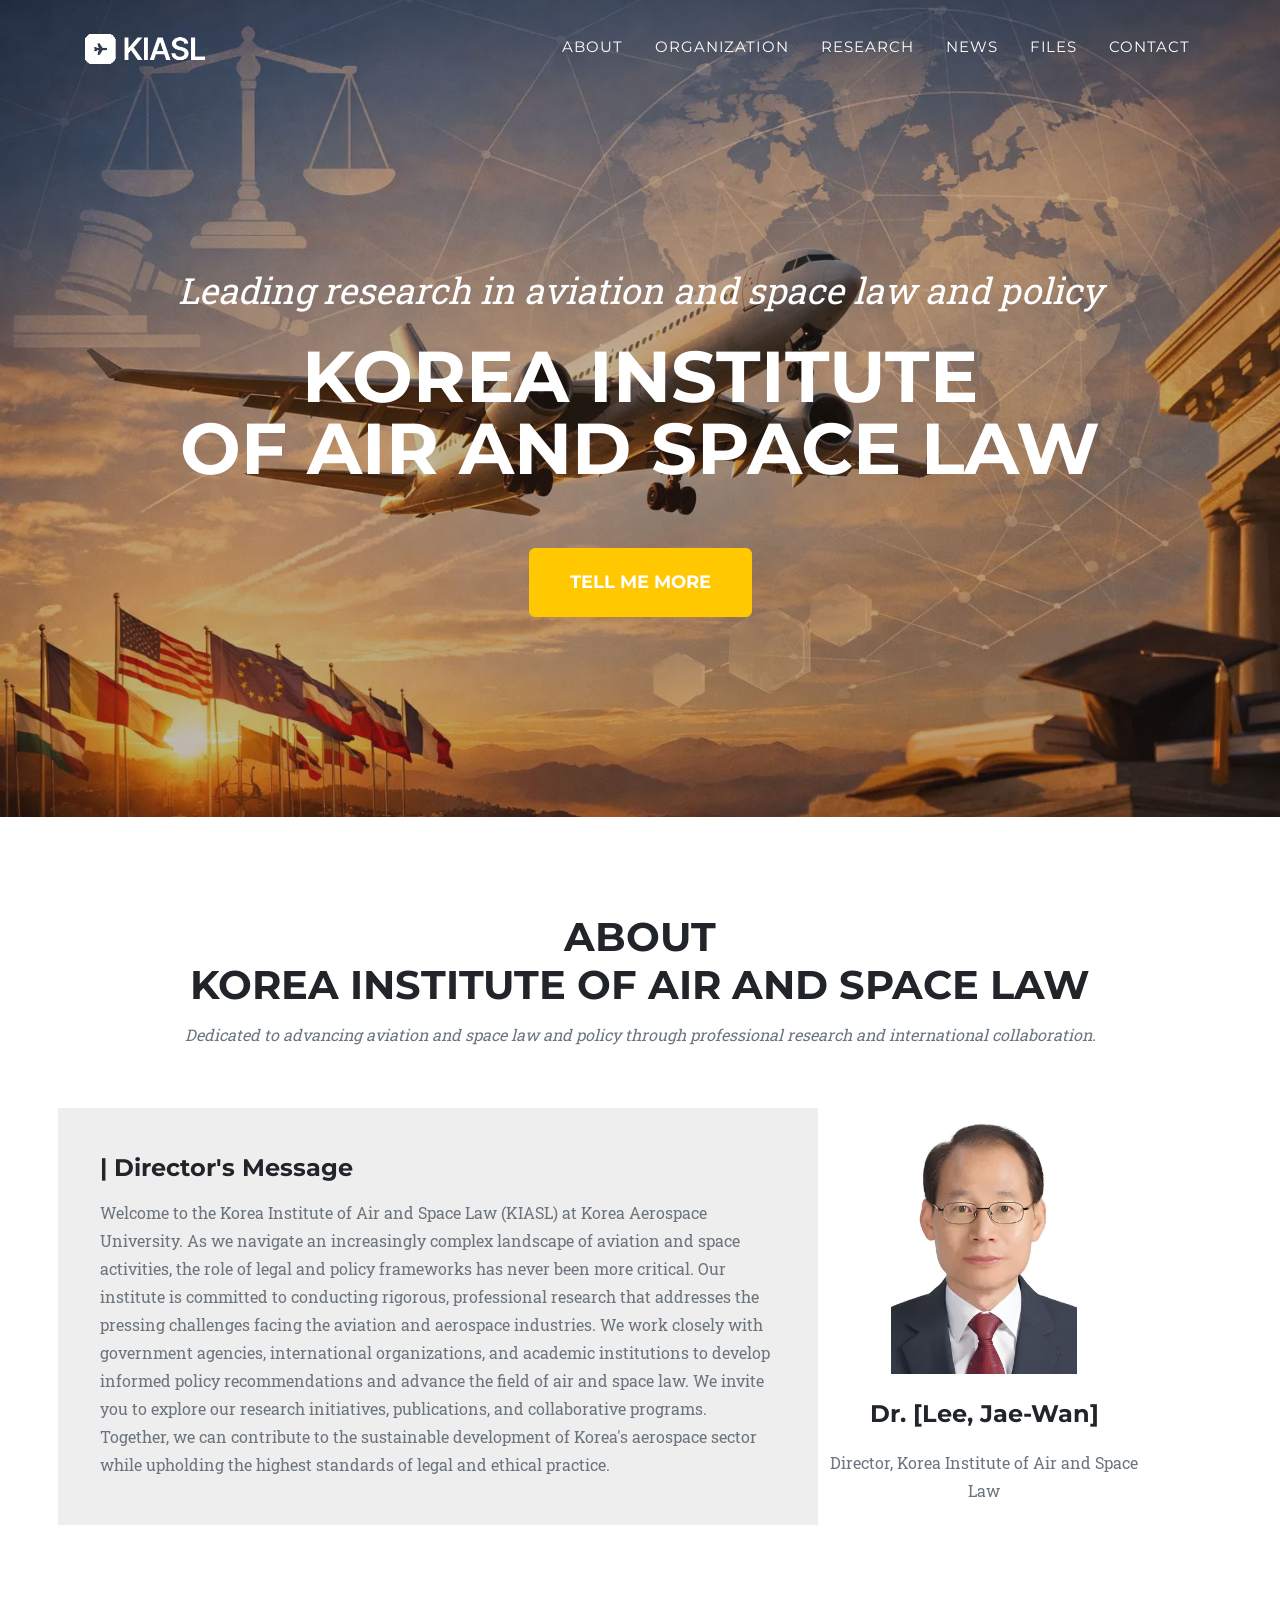
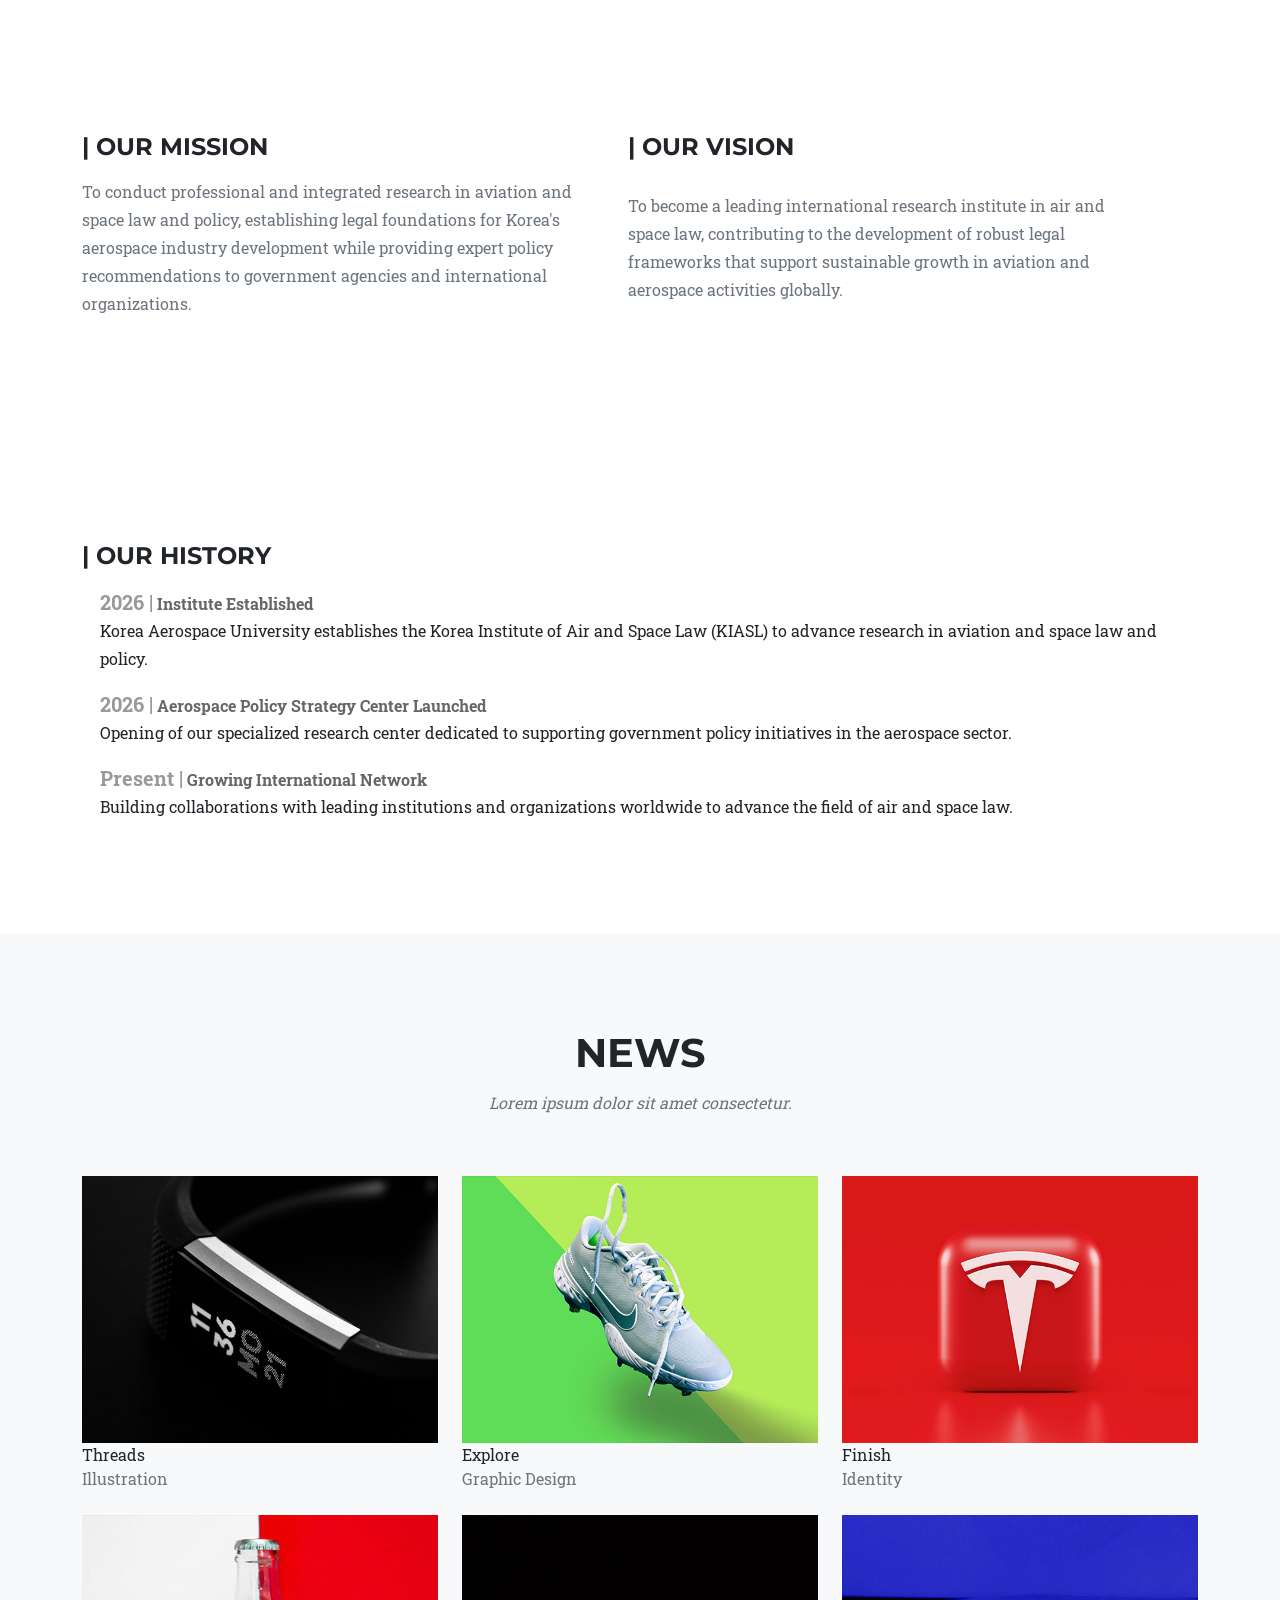
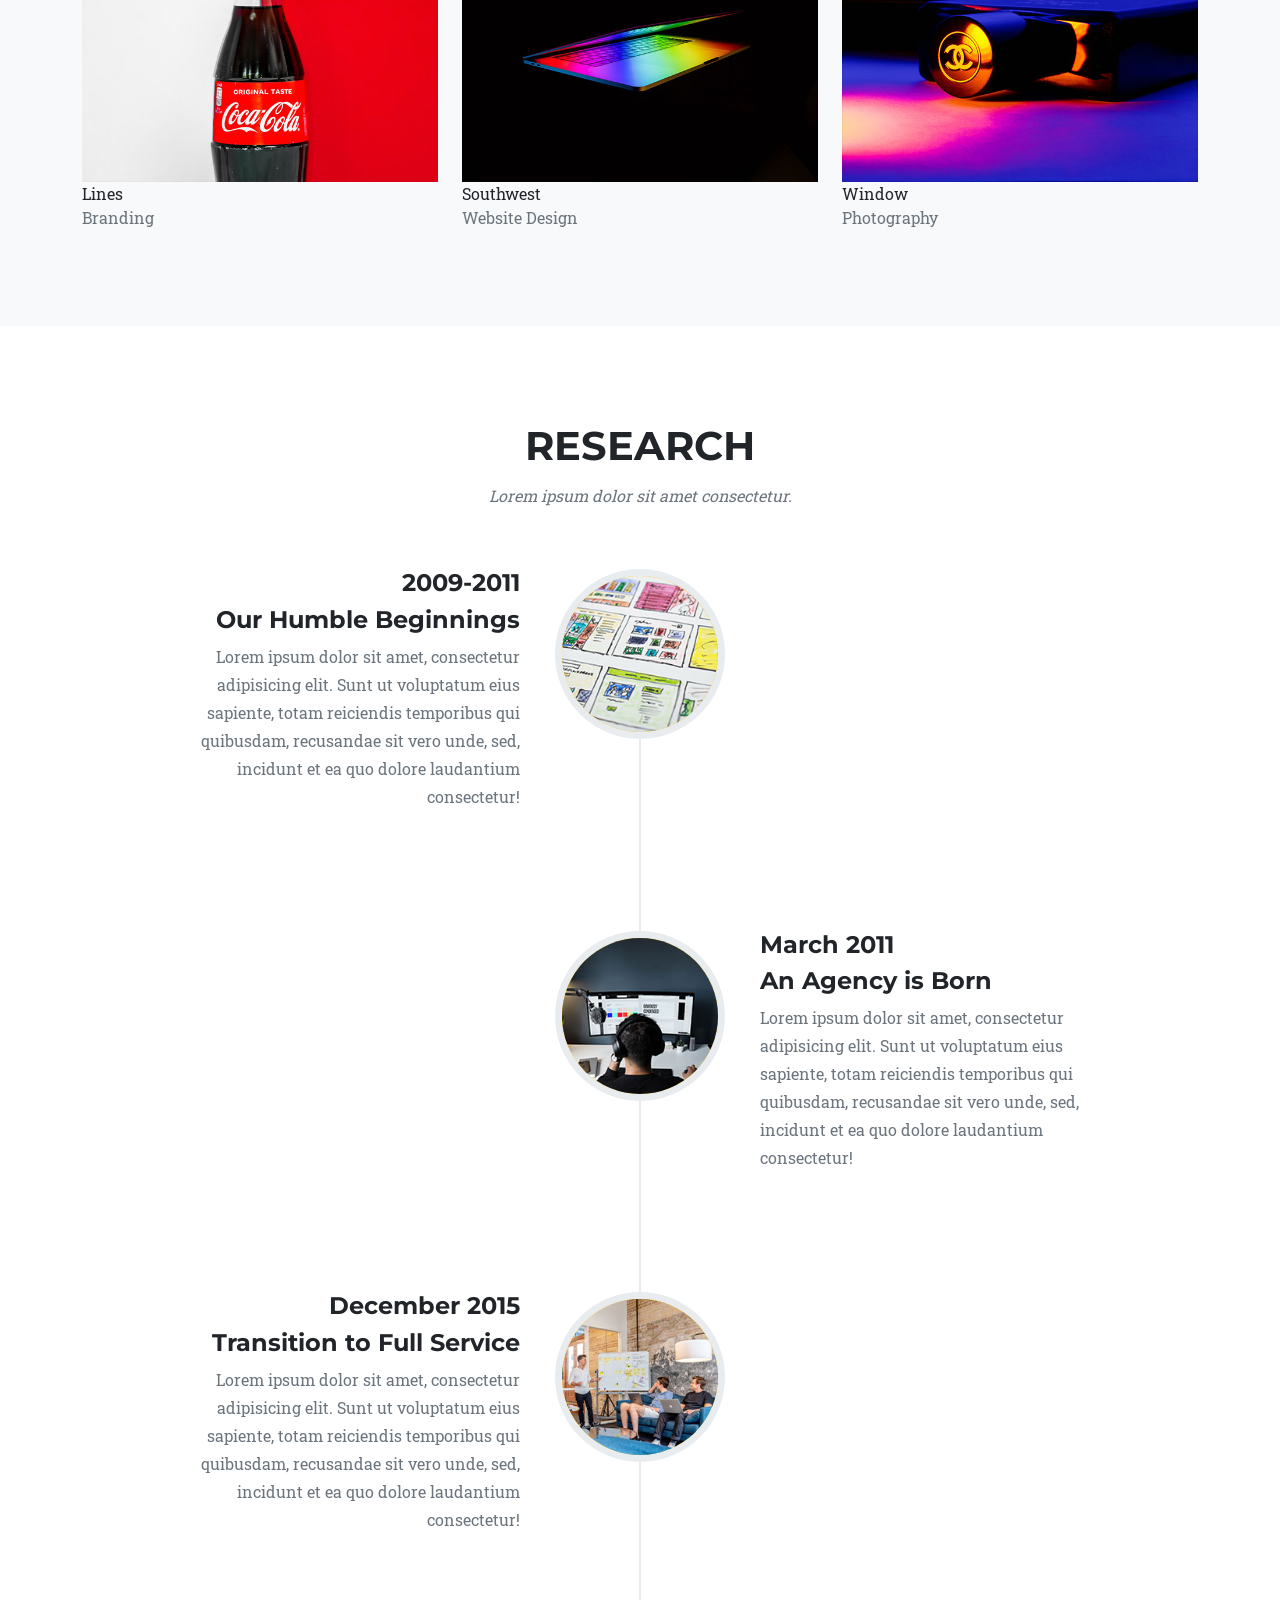
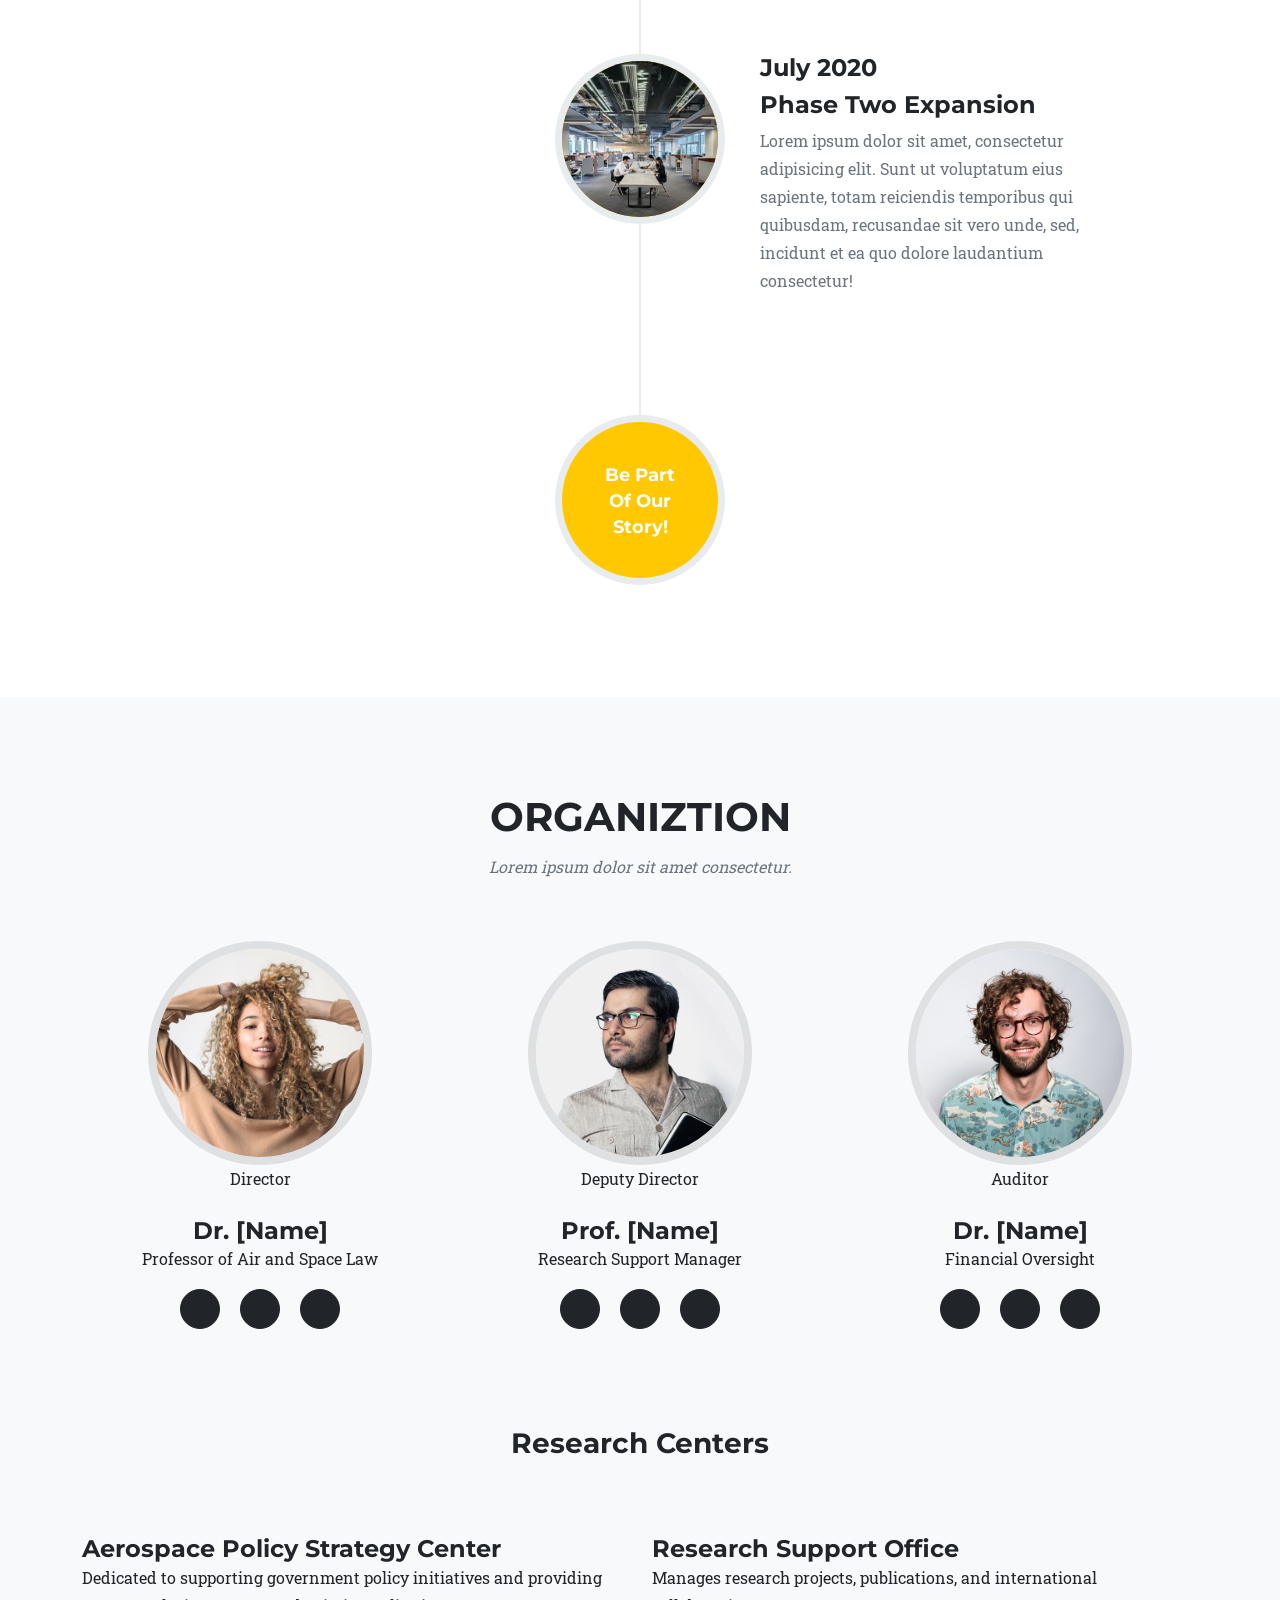
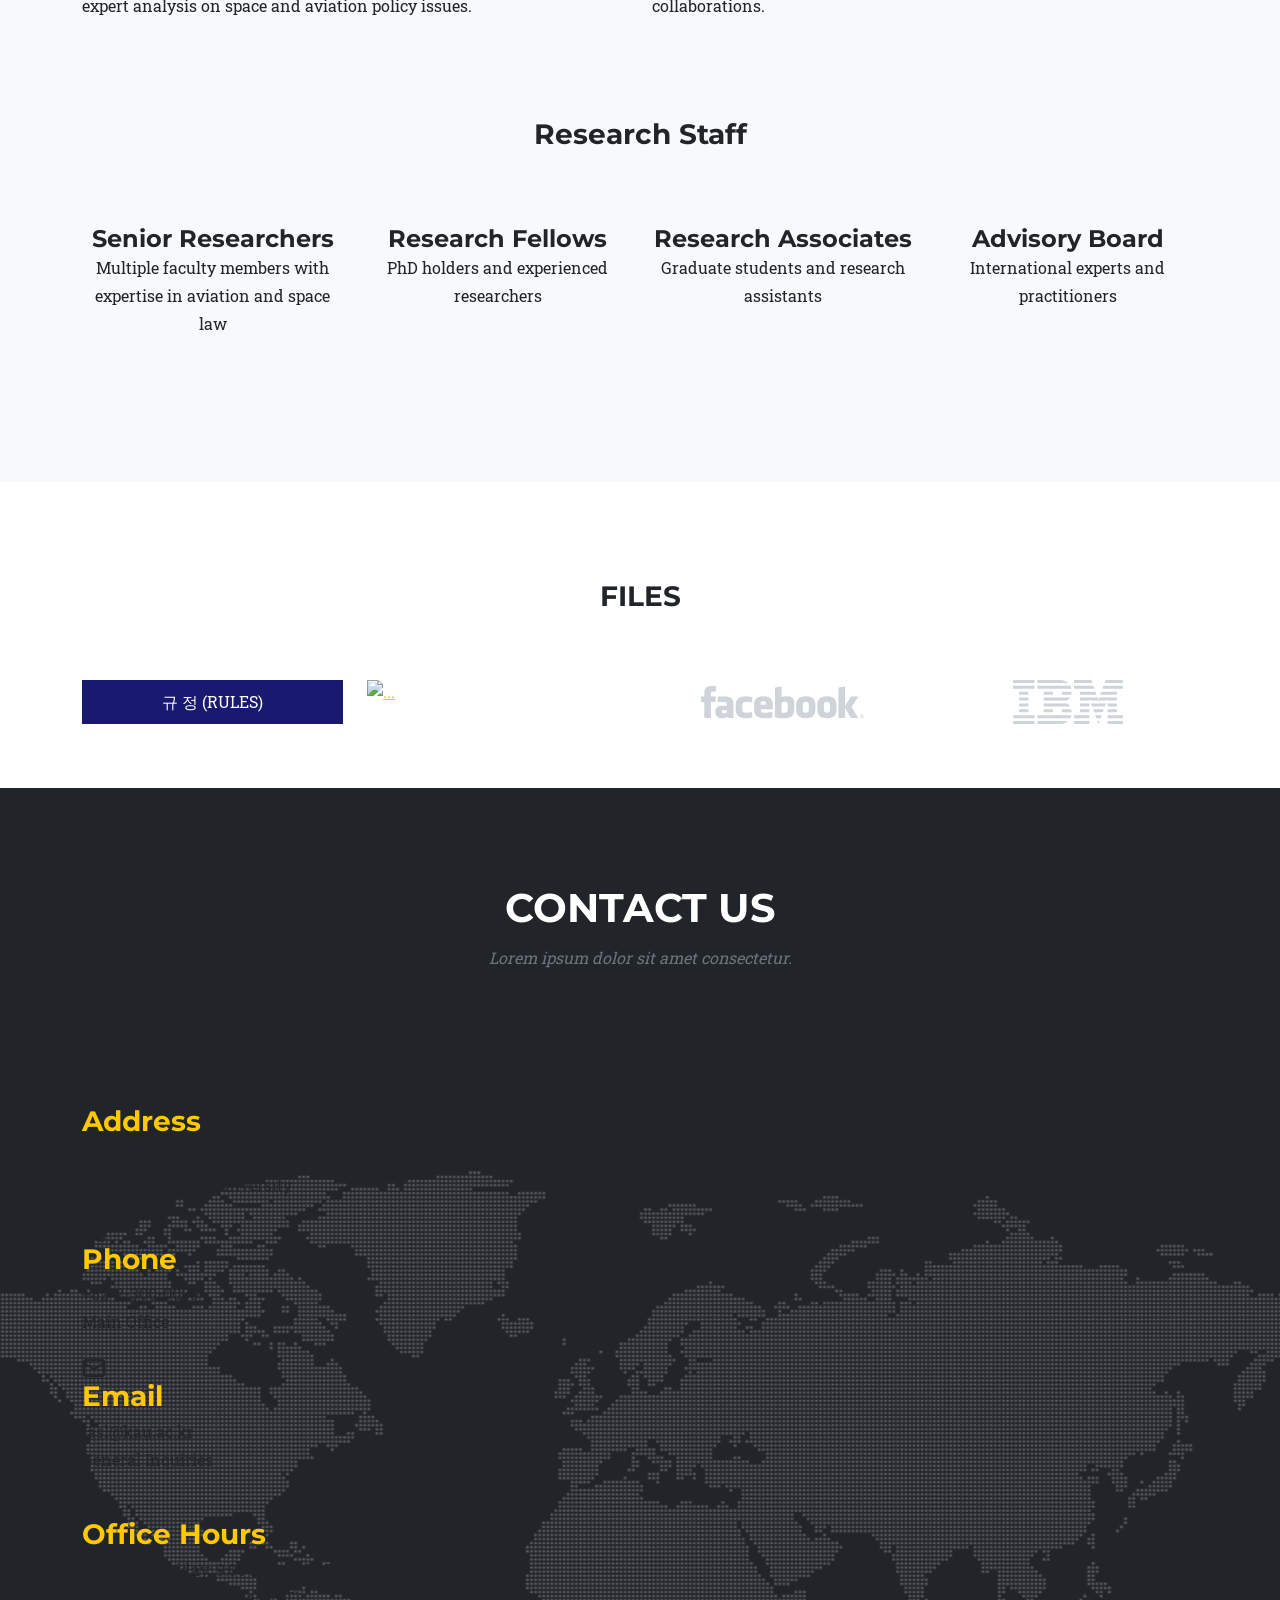
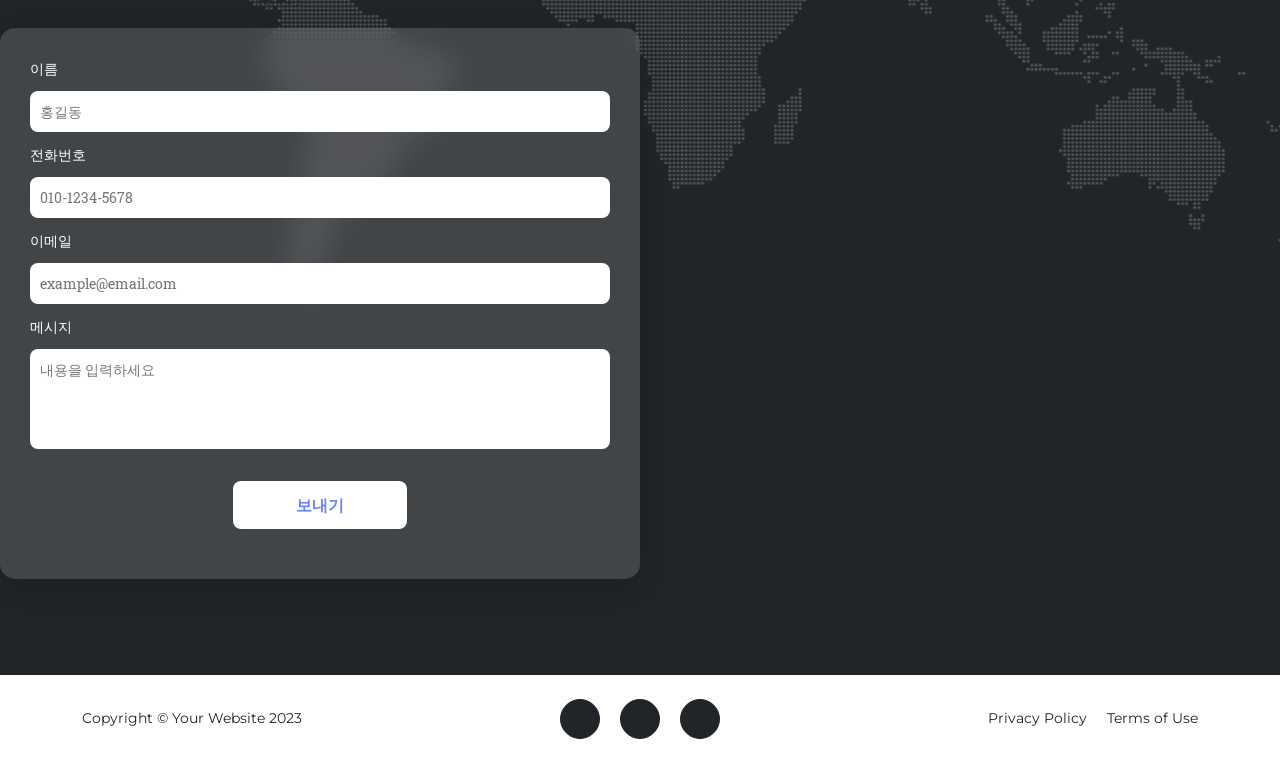
==== commit 7b0b553a: "Update index.html" ====
--- a/index.html
+++ b/index.html
@@ -367,7 +367,7 @@
                 <!-- https://startbootstrap.com/solution/contact-forms-->
                 <!-- to get an API token!-->
 
-               <div style="width:49%;"><h2>Get in Touch</h2><svg xmlns="http://www.w3.org/2000/svg" width="24" height="24" viewBox="0 0 24 24" fill="none" stroke="currentColor" stroke-width="2" stroke-linecap="round" stroke-linejoin="round" class="lucide lucide-map-pin w-6 h-6 text-accent flex-shrink-0 mt-1" data-loc="client/src/pages/Contact.tsx:25"><path d="M20 10c0 4.993-5.539 10.193-7.399 11.799a1 1 0 0 1-1.202 0C9.539 20.193 4 14.993 4 10a8 8 0 0 1 16 0"></path><circle cx="12" cy="10" r="3"></circle></svg><div data-loc="client/src/pages/Contact.tsx:26"><h3 data-loc="client/src/pages/Contact.tsx:27" class="font-semibold text-primary mb-1">Address</h3><p data-loc="client/src/pages/Contact.tsx:28" class="text-foreground/70">76 Hanggongdae-gil, Dong-gu, Seoul 05378, Korea<br data-loc="client/src/pages/Contact.tsx:29">Korea Aerospace University</p></div></div><div data-loc="client/src/pages/Contact.tsx:35" class="flex gap-4"><svg xmlns="http://www.w3.org/2000/svg" width="24" height="24" viewBox="0 0 24 24" fill="none" stroke="currentColor" stroke-width="2" stroke-linecap="round" stroke-linejoin="round" class="lucide lucide-phone w-6 h-6 text-accent flex-shrink-0 mt-1" data-loc="client/src/pages/Contact.tsx:36"><path d="M22 16.92v3a2 2 0 0 1-2.18 2 19.79 19.79 0 0 1-8.63-3.07 19.5 19.5 0 0 1-6-6 19.79 19.79 0 0 1-3.07-8.67A2 2 0 0 1 4.11 2h3a2 2 0 0 1 2 1.72 12.84 12.84 0 0 0 .7 2.81 2 2 0 0 1-.45 2.11L8.09 9.91a16 16 0 0 0 6 6l1.27-1.27a2 2 0 0 1 2.11-.45 12.84 12.84 0 0 0 2.81.7A2 2 0 0 1 22 16.92z"></path></svg><div data-loc="client/src/pages/Contact.tsx:37"><h3 data-loc="client/src/pages/Contact.tsx:38" class="font-semibold text-primary mb-1">Phone</h3><p data-loc="client/src/pages/Contact.tsx:39" class="text-foreground/70">+82-2-300-0000<br data-loc="client/src/pages/Contact.tsx:40"><span data-loc="client/src/pages/Contact.tsx:41" class="text-sm">Main Office</span></p></div></div><div data-loc="client/src/pages/Contact.tsx:46" class="flex gap-4"><svg xmlns="http://www.w3.org/2000/svg" width="24" height="24" viewBox="0 0 24 24" fill="none" stroke="currentColor" stroke-width="2" stroke-linecap="round" stroke-linejoin="round" class="lucide lucide-mail w-6 h-6 text-accent flex-shrink-0 mt-1" data-loc="client/src/pages/Contact.tsx:47"><rect width="20" height="16" x="2" y="4" rx="2"></rect><path d="m22 7-8.97 5.7a1.94 1.94 0 0 1-2.06 0L2 7"></path></svg><div data-loc="client/src/pages/Contact.tsx:48"><h3 data-loc="client/src/pages/Contact.tsx:49" class="font-semibold text-primary mb-1">Email</h3><p data-loc="client/src/pages/Contact.tsx:50" class="text-foreground/70">iasl@kau.ac.kr<br data-loc="client/src/pages/Contact.tsx:51"><span data-loc="client/src/pages/Contact.tsx:52" class="text-sm">General Inquiries</span></p></div></div><div data-loc="client/src/pages/Contact.tsx:57" class="flex gap-4"><svg xmlns="http://www.w3.org/2000/svg" width="24" height="24" viewBox="0 0 24 24" fill="none" stroke="currentColor" stroke-width="2" stroke-linecap="round" stroke-linejoin="round" class="lucide lucide-clock w-6 h-6 text-accent flex-shrink-0 mt-1" data-loc="client/src/pages/Contact.tsx:58"><circle cx="12" cy="12" r="10"></circle><polyline points="12 6 12 12 16 14"></polyline></svg><div data-loc="client/src/pages/Contact.tsx:59"><h3 data-loc="client/src/pages/Contact.tsx:60" class="font-semibold text-primary mb-1">Office Hours</h3><p data-loc="client/src/pages/Contact.tsx:61" class="text-foreground/70">Monday - Friday: 9:00 AM - 6:00 PM<br data-loc="client/src/pages/Contact.tsx:62"><span data-loc="client/src/pages/Contact.tsx:63" class="text-sm">Korean Standard Time (KST)</span></p></div></div></div></div>
+               <div class="col-lg-6"><h2>Get in Touch</h2><svg xmlns="http://www.w3.org/2000/svg" width="24" height="24" viewBox="0 0 24 24" fill="none" stroke="currentColor" stroke-width="2" stroke-linecap="round" stroke-linejoin="round" class="lucide lucide-map-pin w-6 h-6 text-accent flex-shrink-0 mt-1" data-loc="client/src/pages/Contact.tsx:25"><path d="M20 10c0 4.993-5.539 10.193-7.399 11.799a1 1 0 0 1-1.202 0C9.539 20.193 4 14.993 4 10a8 8 0 0 1 16 0"></path><circle cx="12" cy="10" r="3"></circle></svg><div data-loc="client/src/pages/Contact.tsx:26"><h3 data-loc="client/src/pages/Contact.tsx:27" class="font-semibold text-primary mb-1">Address</h3><p data-loc="client/src/pages/Contact.tsx:28" class="text-foreground/70">76 Hanggongdae-gil, Dong-gu, Seoul 05378, Korea<br data-loc="client/src/pages/Contact.tsx:29">Korea Aerospace University</p></div></div><div data-loc="client/src/pages/Contact.tsx:35" class="flex gap-4"><svg xmlns="http://www.w3.org/2000/svg" width="24" height="24" viewBox="0 0 24 24" fill="none" stroke="currentColor" stroke-width="2" stroke-linecap="round" stroke-linejoin="round" class="lucide lucide-phone w-6 h-6 text-accent flex-shrink-0 mt-1" data-loc="client/src/pages/Contact.tsx:36"><path d="M22 16.92v3a2 2 0 0 1-2.18 2 19.79 19.79 0 0 1-8.63-3.07 19.5 19.5 0 0 1-6-6 19.79 19.79 0 0 1-3.07-8.67A2 2 0 0 1 4.11 2h3a2 2 0 0 1 2 1.72 12.84 12.84 0 0 0 .7 2.81 2 2 0 0 1-.45 2.11L8.09 9.91a16 16 0 0 0 6 6l1.27-1.27a2 2 0 0 1 2.11-.45 12.84 12.84 0 0 0 2.81.7A2 2 0 0 1 22 16.92z"></path></svg><div data-loc="client/src/pages/Contact.tsx:37"><h3 data-loc="client/src/pages/Contact.tsx:38" class="font-semibold text-primary mb-1">Phone</h3><p data-loc="client/src/pages/Contact.tsx:39" class="text-foreground/70">+82-2-300-0000<br data-loc="client/src/pages/Contact.tsx:40"><span data-loc="client/src/pages/Contact.tsx:41" class="text-sm">Main Office</span></p></div></div><div data-loc="client/src/pages/Contact.tsx:46" class="flex gap-4"><svg xmlns="http://www.w3.org/2000/svg" width="24" height="24" viewBox="0 0 24 24" fill="none" stroke="currentColor" stroke-width="2" stroke-linecap="round" stroke-linejoin="round" class="lucide lucide-mail w-6 h-6 text-accent flex-shrink-0 mt-1" data-loc="client/src/pages/Contact.tsx:47"><rect width="20" height="16" x="2" y="4" rx="2"></rect><path d="m22 7-8.97 5.7a1.94 1.94 0 0 1-2.06 0L2 7"></path></svg><div data-loc="client/src/pages/Contact.tsx:48"><h3 data-loc="client/src/pages/Contact.tsx:49" class="font-semibold text-primary mb-1">Email</h3><p data-loc="client/src/pages/Contact.tsx:50" class="text-foreground/70">iasl@kau.ac.kr<br data-loc="client/src/pages/Contact.tsx:51"><span data-loc="client/src/pages/Contact.tsx:52" class="text-sm">General Inquiries</span></p></div></div><div data-loc="client/src/pages/Contact.tsx:57" class="flex gap-4"><svg xmlns="http://www.w3.org/2000/svg" width="24" height="24" viewBox="0 0 24 24" fill="none" stroke="currentColor" stroke-width="2" stroke-linecap="round" stroke-linejoin="round" class="lucide lucide-clock w-6 h-6 text-accent flex-shrink-0 mt-1" data-loc="client/src/pages/Contact.tsx:58"><circle cx="12" cy="12" r="10"></circle><polyline points="12 6 12 12 16 14"></polyline></svg><div data-loc="client/src/pages/Contact.tsx:59"><h3 data-loc="client/src/pages/Contact.tsx:60" class="font-semibold text-primary mb-1">Office Hours</h3><p data-loc="client/src/pages/Contact.tsx:61" class="text-foreground/70">Monday - Friday: 9:00 AM - 6:00 PM<br data-loc="client/src/pages/Contact.tsx:62"><span data-loc="client/src/pages/Contact.tsx:63" class="text-sm">Korean Standard Time (KST)</span></p></div></div></div></div>
 
                 
 <form action="https://formspree.io/f/xgonjnnk" method="POST" style="
@@ -375,11 +375,10 @@
     backdrop-filter: blur(12px);
     padding: 30px;
     border-radius: 15px;
-    width: 49%;
     box-shadow: 0 8px 30px rgba(0,0,0,0.2);
     display: flex;
     flex-direction: column;
-    gap: 12px;">
+    gap: 12px;" class="col-lg-6">
 
 
   <label style="color: white; font-size: 14px;">이름</label>
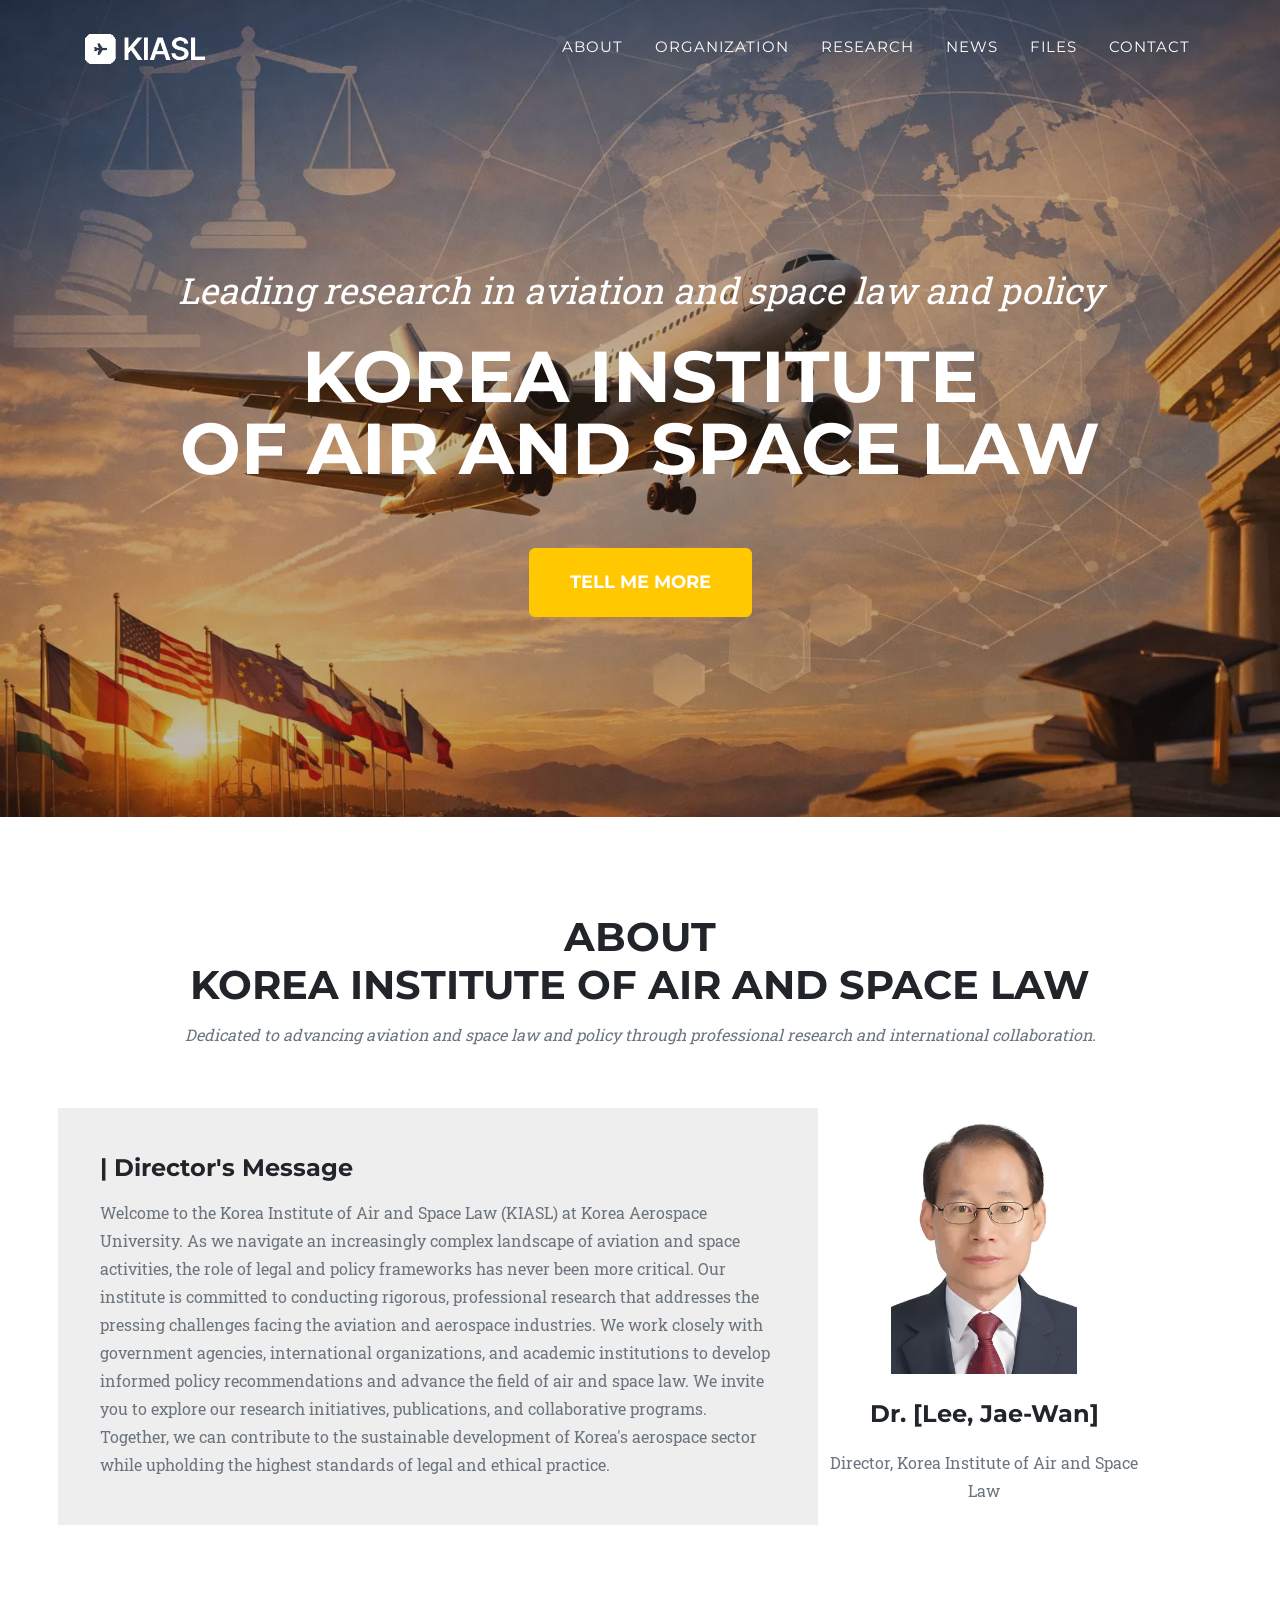
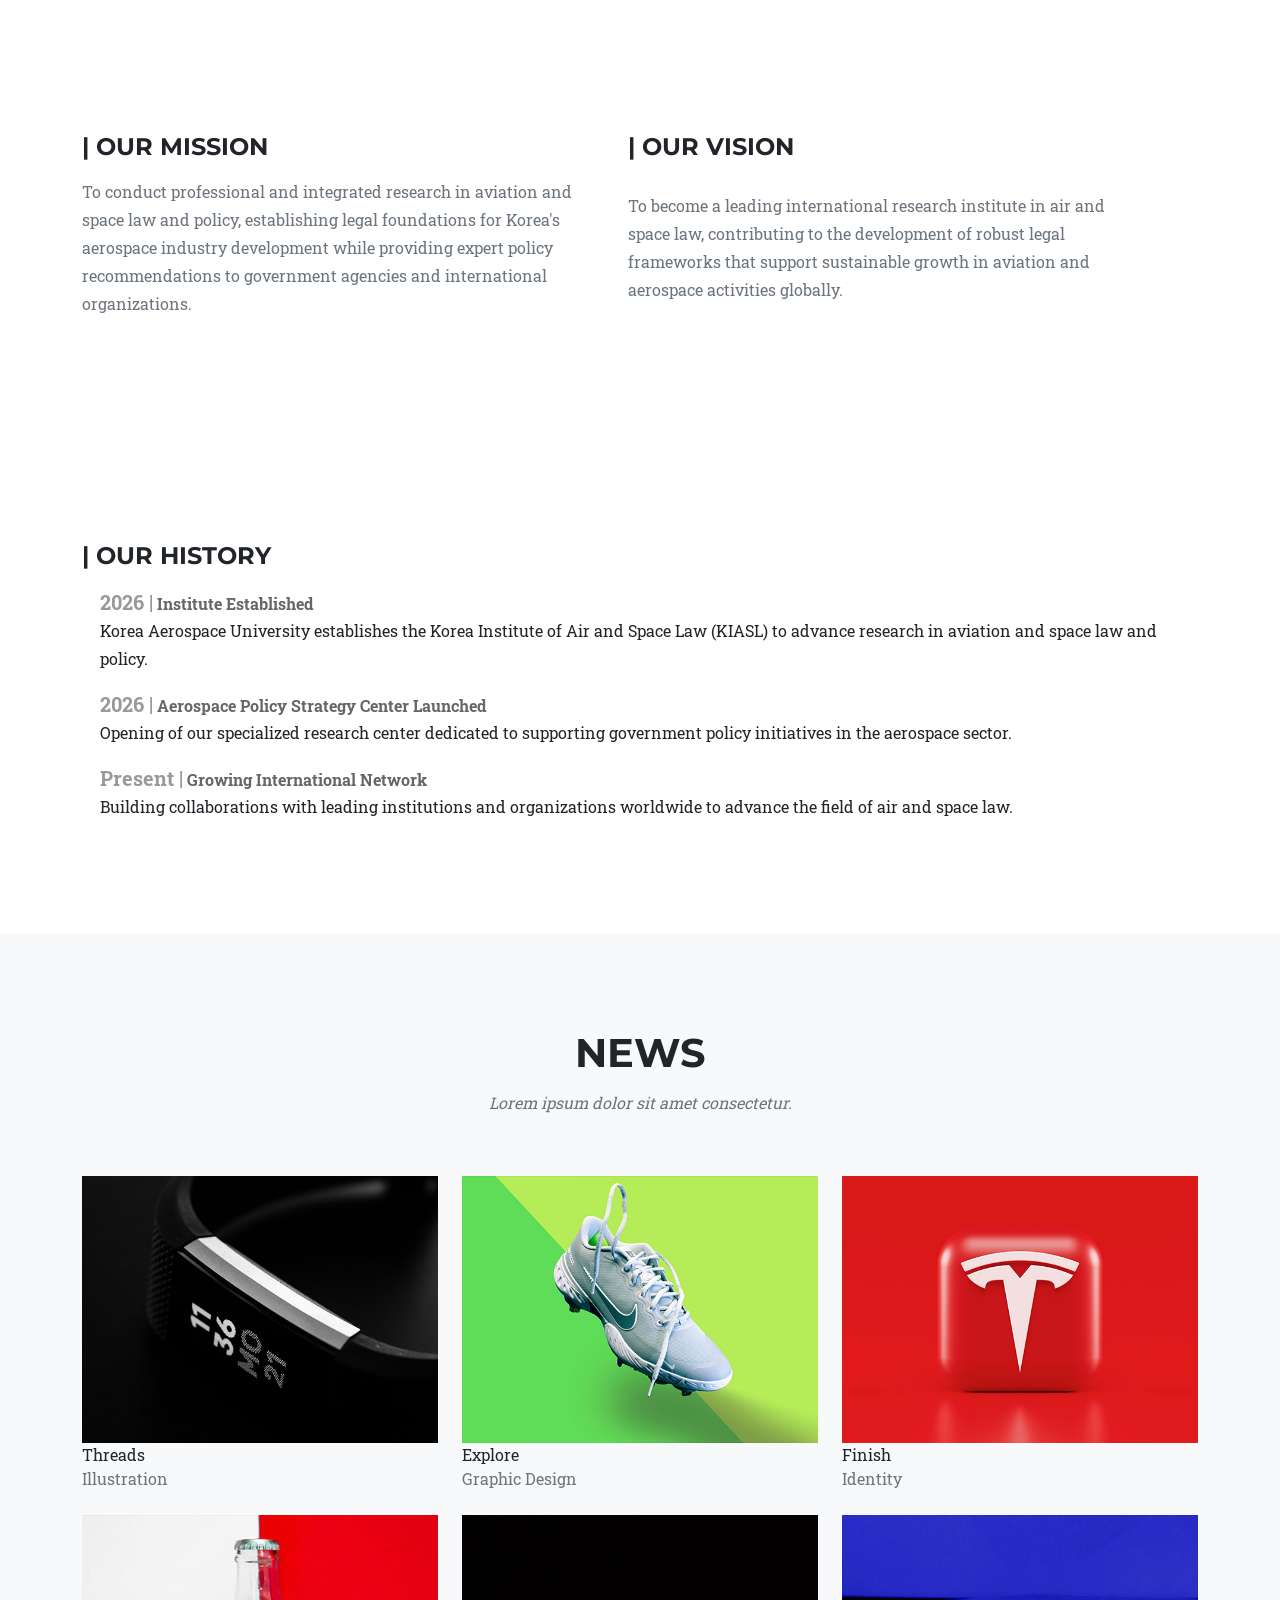
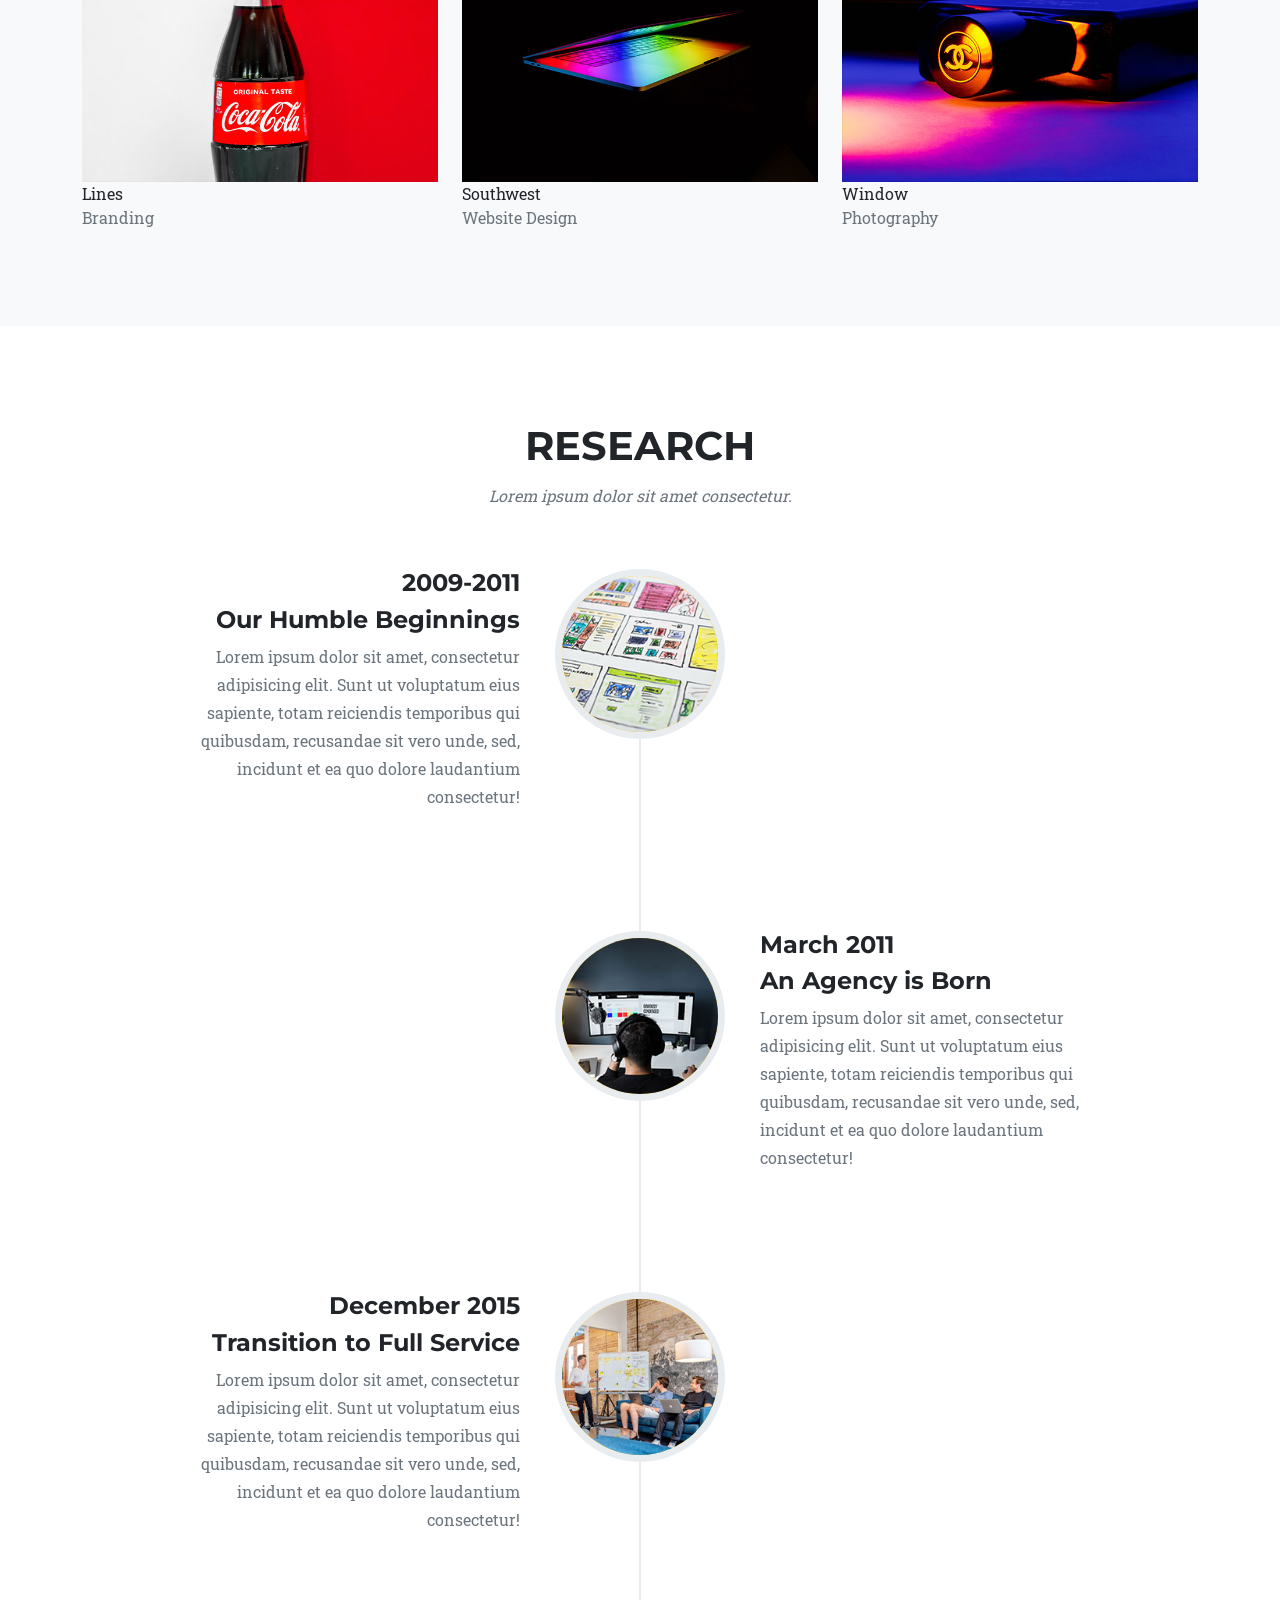
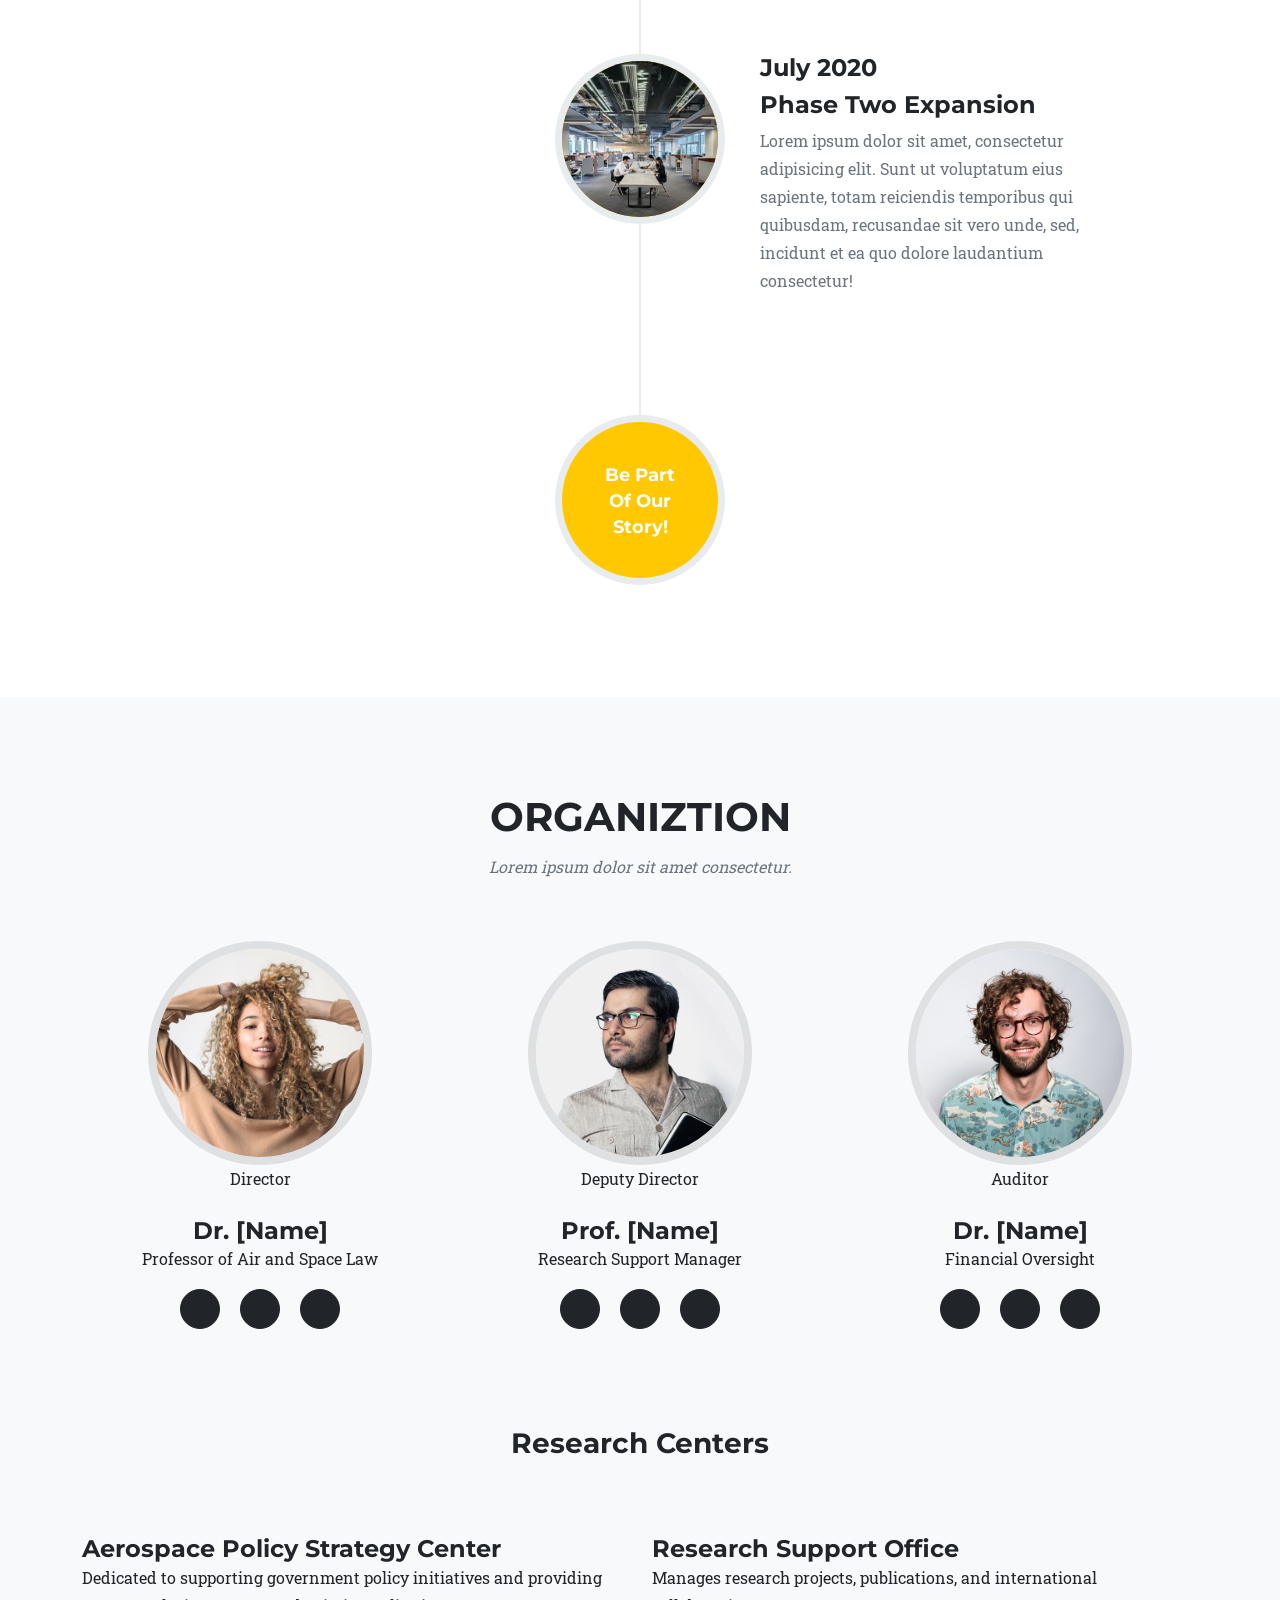
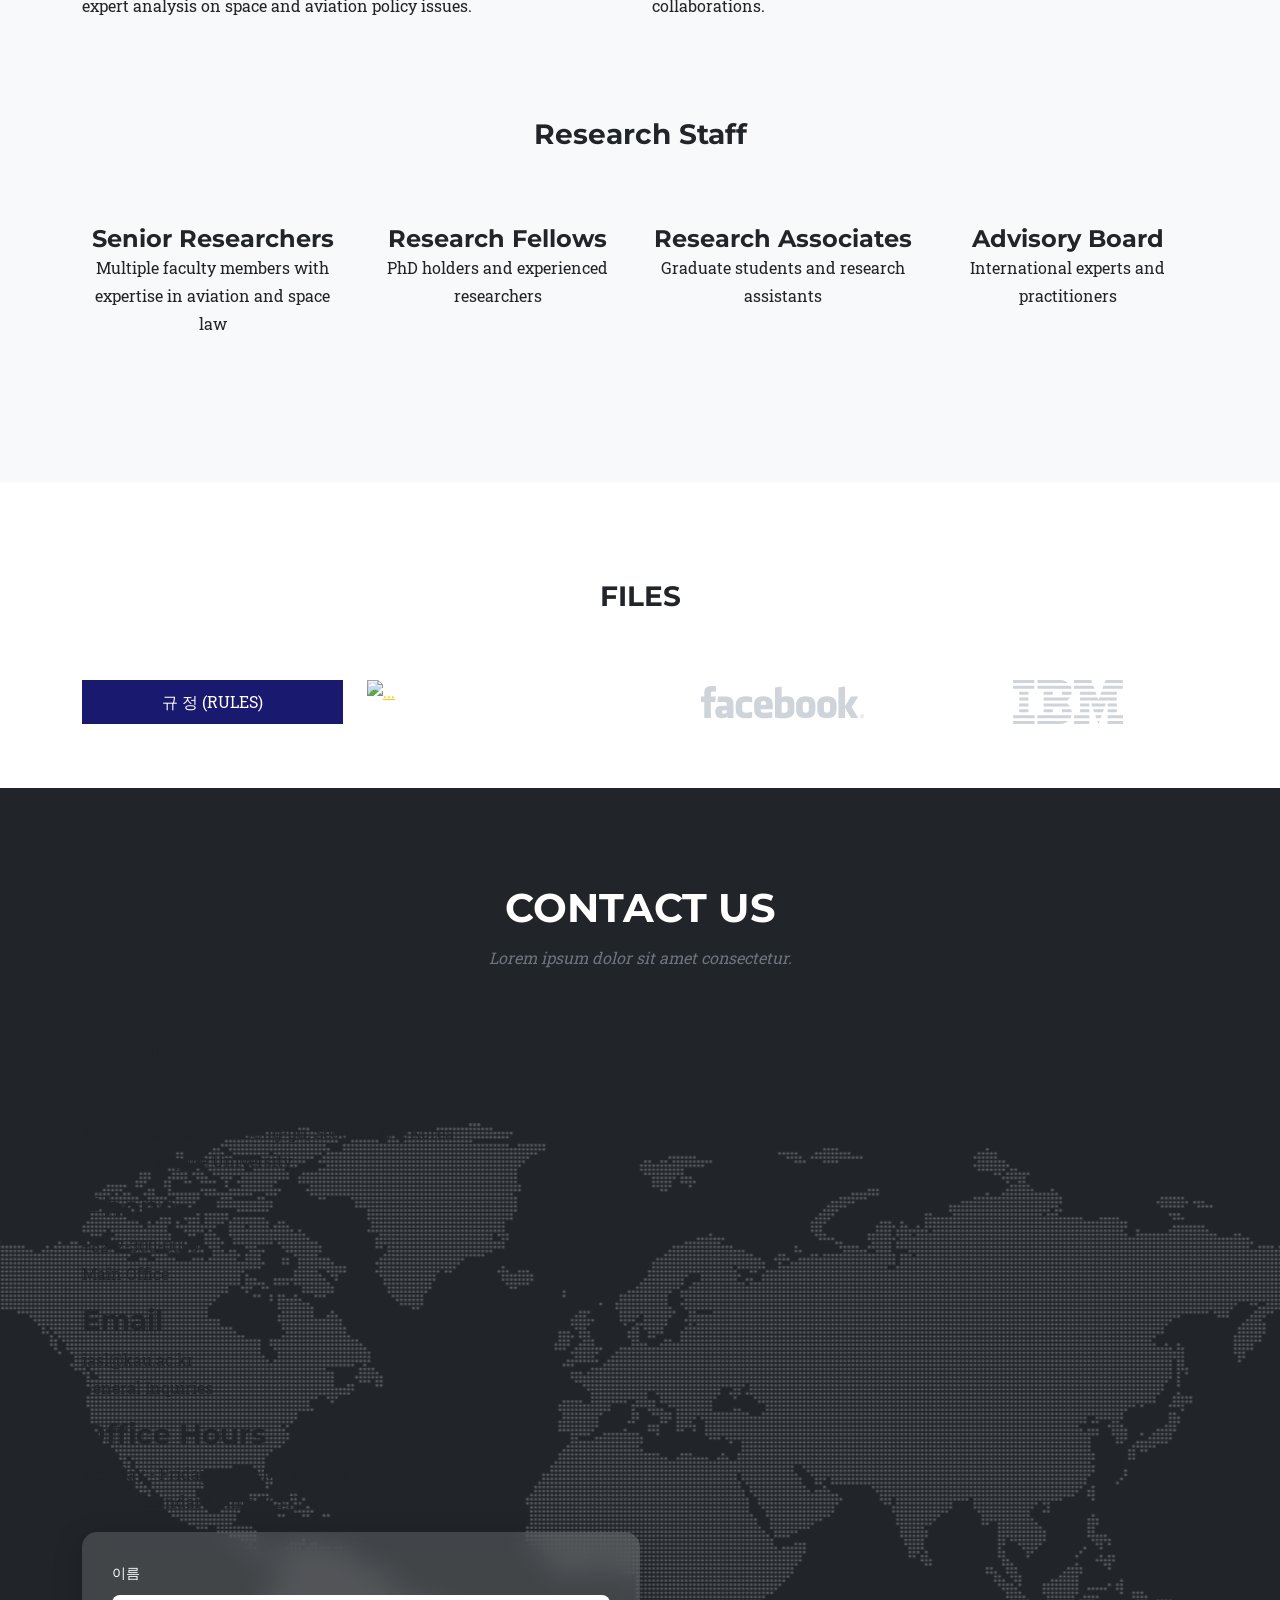
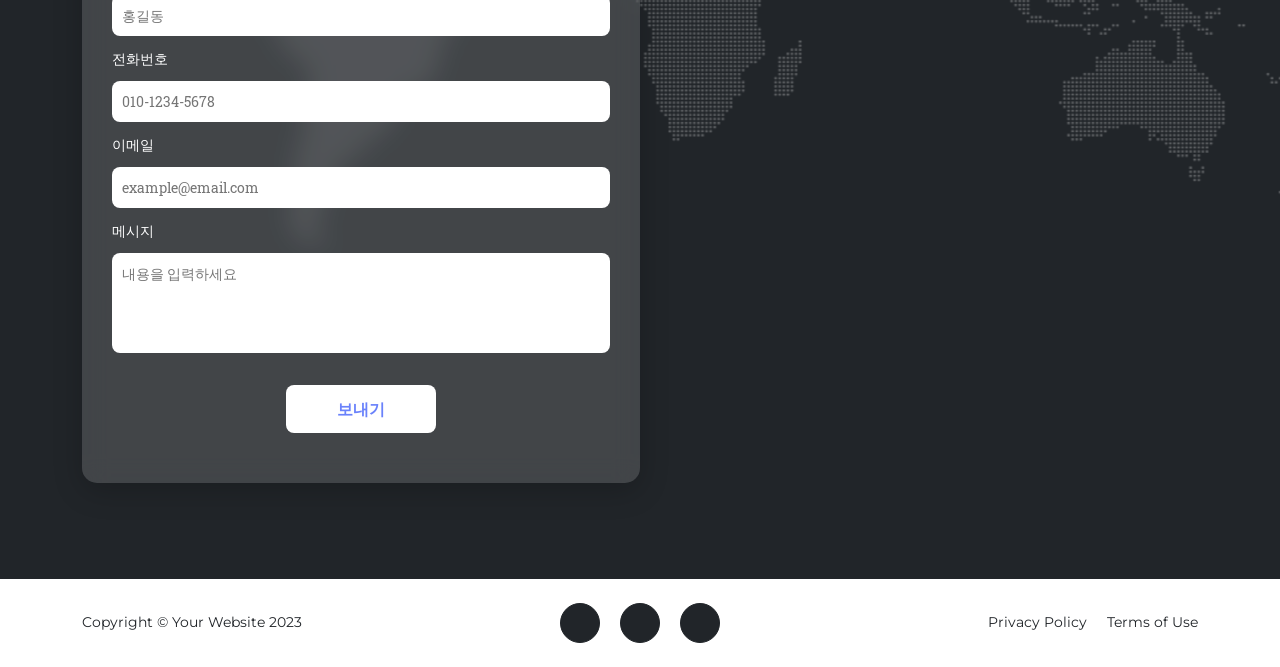
==== commit 6d89c33c: "Update index.html" ====
--- a/index.html
+++ b/index.html
@@ -367,7 +367,25 @@
                 <!-- https://startbootstrap.com/solution/contact-forms-->
                 <!-- to get an API token!-->
 
-               <div class="col-lg-6"><h2>Get in Touch</h2><svg xmlns="http://www.w3.org/2000/svg" width="24" height="24" viewBox="0 0 24 24" fill="none" stroke="currentColor" stroke-width="2" stroke-linecap="round" stroke-linejoin="round" class="lucide lucide-map-pin w-6 h-6 text-accent flex-shrink-0 mt-1" data-loc="client/src/pages/Contact.tsx:25"><path d="M20 10c0 4.993-5.539 10.193-7.399 11.799a1 1 0 0 1-1.202 0C9.539 20.193 4 14.993 4 10a8 8 0 0 1 16 0"></path><circle cx="12" cy="10" r="3"></circle></svg><div data-loc="client/src/pages/Contact.tsx:26"><h3 data-loc="client/src/pages/Contact.tsx:27" class="font-semibold text-primary mb-1">Address</h3><p data-loc="client/src/pages/Contact.tsx:28" class="text-foreground/70">76 Hanggongdae-gil, Dong-gu, Seoul 05378, Korea<br data-loc="client/src/pages/Contact.tsx:29">Korea Aerospace University</p></div></div><div data-loc="client/src/pages/Contact.tsx:35" class="flex gap-4"><svg xmlns="http://www.w3.org/2000/svg" width="24" height="24" viewBox="0 0 24 24" fill="none" stroke="currentColor" stroke-width="2" stroke-linecap="round" stroke-linejoin="round" class="lucide lucide-phone w-6 h-6 text-accent flex-shrink-0 mt-1" data-loc="client/src/pages/Contact.tsx:36"><path d="M22 16.92v3a2 2 0 0 1-2.18 2 19.79 19.79 0 0 1-8.63-3.07 19.5 19.5 0 0 1-6-6 19.79 19.79 0 0 1-3.07-8.67A2 2 0 0 1 4.11 2h3a2 2 0 0 1 2 1.72 12.84 12.84 0 0 0 .7 2.81 2 2 0 0 1-.45 2.11L8.09 9.91a16 16 0 0 0 6 6l1.27-1.27a2 2 0 0 1 2.11-.45 12.84 12.84 0 0 0 2.81.7A2 2 0 0 1 22 16.92z"></path></svg><div data-loc="client/src/pages/Contact.tsx:37"><h3 data-loc="client/src/pages/Contact.tsx:38" class="font-semibold text-primary mb-1">Phone</h3><p data-loc="client/src/pages/Contact.tsx:39" class="text-foreground/70">+82-2-300-0000<br data-loc="client/src/pages/Contact.tsx:40"><span data-loc="client/src/pages/Contact.tsx:41" class="text-sm">Main Office</span></p></div></div><div data-loc="client/src/pages/Contact.tsx:46" class="flex gap-4"><svg xmlns="http://www.w3.org/2000/svg" width="24" height="24" viewBox="0 0 24 24" fill="none" stroke="currentColor" stroke-width="2" stroke-linecap="round" stroke-linejoin="round" class="lucide lucide-mail w-6 h-6 text-accent flex-shrink-0 mt-1" data-loc="client/src/pages/Contact.tsx:47"><rect width="20" height="16" x="2" y="4" rx="2"></rect><path d="m22 7-8.97 5.7a1.94 1.94 0 0 1-2.06 0L2 7"></path></svg><div data-loc="client/src/pages/Contact.tsx:48"><h3 data-loc="client/src/pages/Contact.tsx:49" class="font-semibold text-primary mb-1">Email</h3><p data-loc="client/src/pages/Contact.tsx:50" class="text-foreground/70">iasl@kau.ac.kr<br data-loc="client/src/pages/Contact.tsx:51"><span data-loc="client/src/pages/Contact.tsx:52" class="text-sm">General Inquiries</span></p></div></div><div data-loc="client/src/pages/Contact.tsx:57" class="flex gap-4"><svg xmlns="http://www.w3.org/2000/svg" width="24" height="24" viewBox="0 0 24 24" fill="none" stroke="currentColor" stroke-width="2" stroke-linecap="round" stroke-linejoin="round" class="lucide lucide-clock w-6 h-6 text-accent flex-shrink-0 mt-1" data-loc="client/src/pages/Contact.tsx:58"><circle cx="12" cy="12" r="10"></circle><polyline points="12 6 12 12 16 14"></polyline></svg><div data-loc="client/src/pages/Contact.tsx:59"><h3 data-loc="client/src/pages/Contact.tsx:60" class="font-semibold text-primary mb-1">Office Hours</h3><p data-loc="client/src/pages/Contact.tsx:61" class="text-foreground/70">Monday - Friday: 9:00 AM - 6:00 PM<br data-loc="client/src/pages/Contact.tsx:62"><span data-loc="client/src/pages/Contact.tsx:63" class="text-sm">Korean Standard Time (KST)</span></p></div></div></div></div>
+               <div class="col-lg-6">
+                   <h2>Get in Touch</h2>
+                   <div>
+                       <h3>Address</h3>
+                       <p>76 Hanggongdae-gil, Dong-gu, Seoul 05378, Korea<br>Korea Aerospace University</p>
+                   </div>
+                   <div>
+                       <h3>Phone</h3>
+                       <p>+82-2-300-0000<br><span>Main Office</span></p>
+                   </div>
+                   <div>
+                       <h3>Email</h3>
+                       <p>iasl@kau.ac.kr<br><span>General Inquiries</span></p>
+                   </div>
+                   <div>
+                       <h3>Office Hours</h3>
+                       <p>Monday - Friday: 9:00 AM - 6:00 PM<br><span>Korean Standard Time (KST)</span></p>
+                   </div>
+               </div>
 
                 
 <form action="https://formspree.io/f/xgonjnnk" method="POST" style="
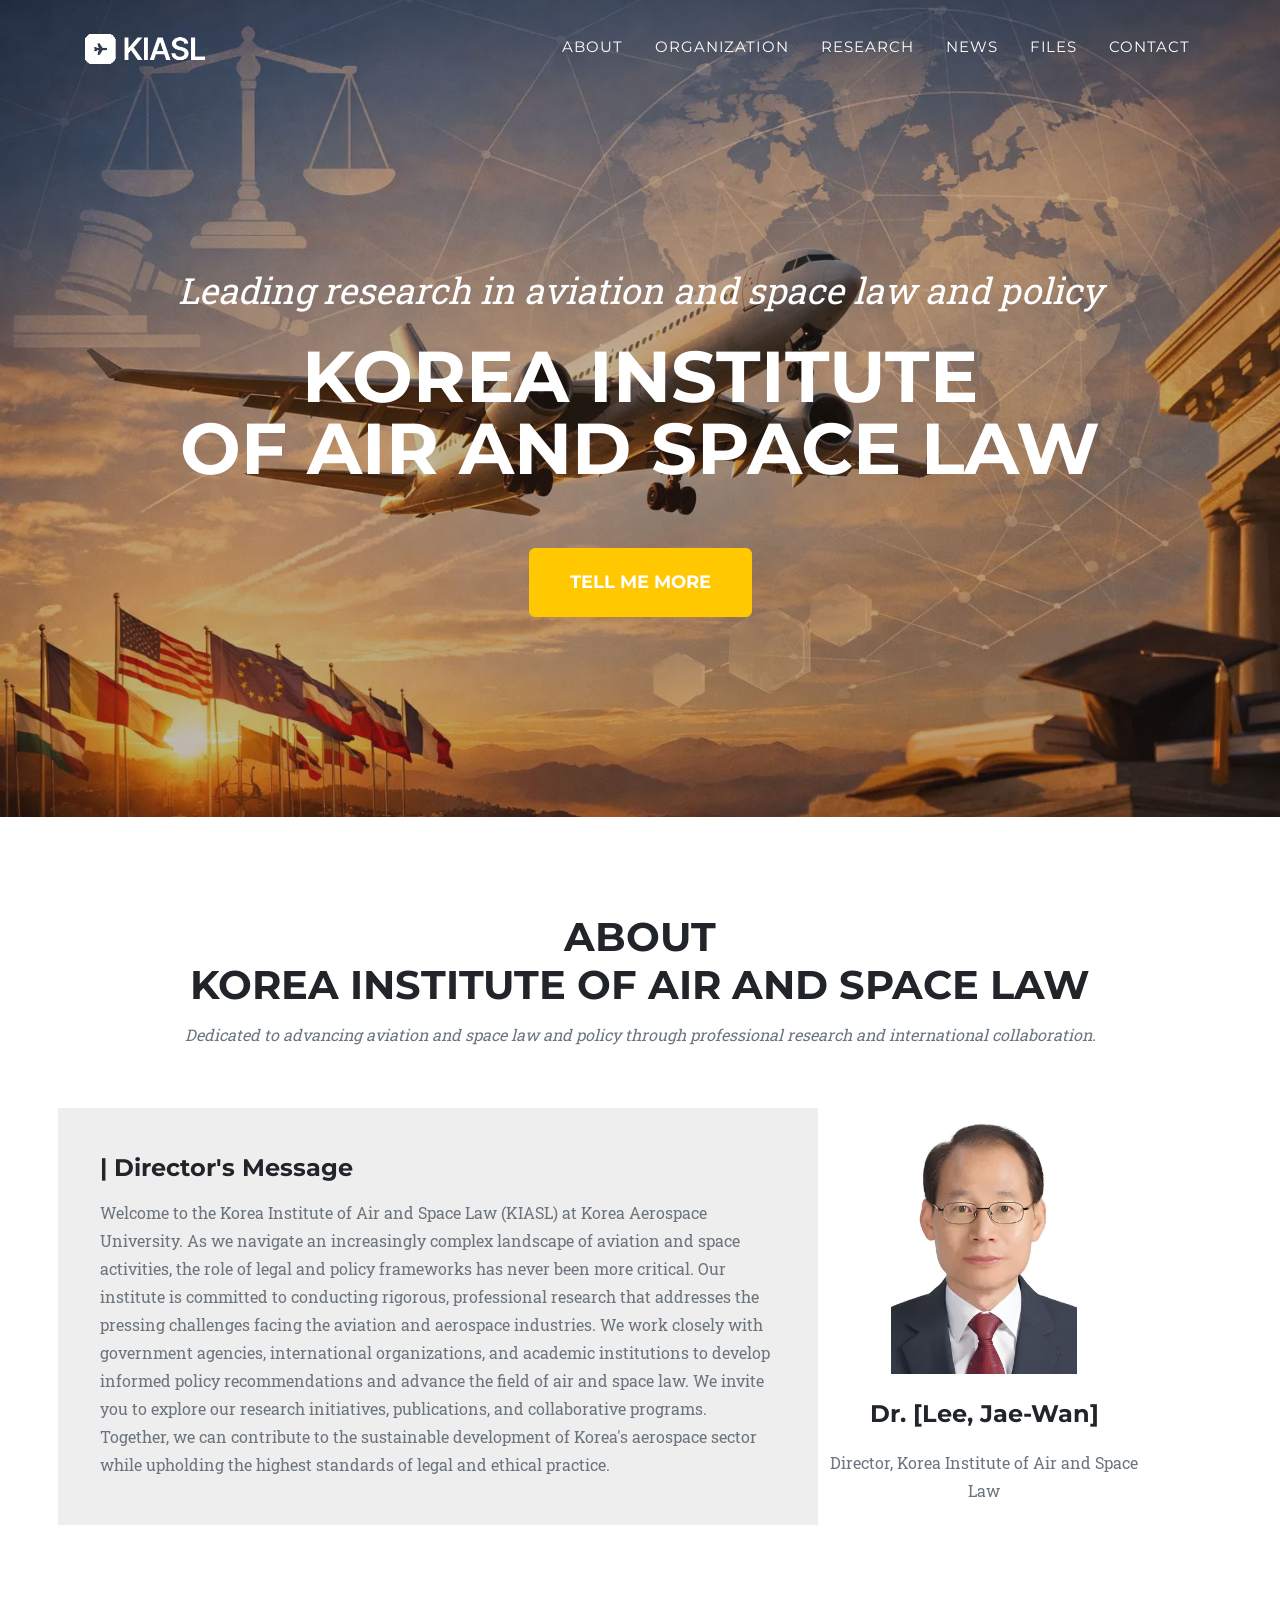
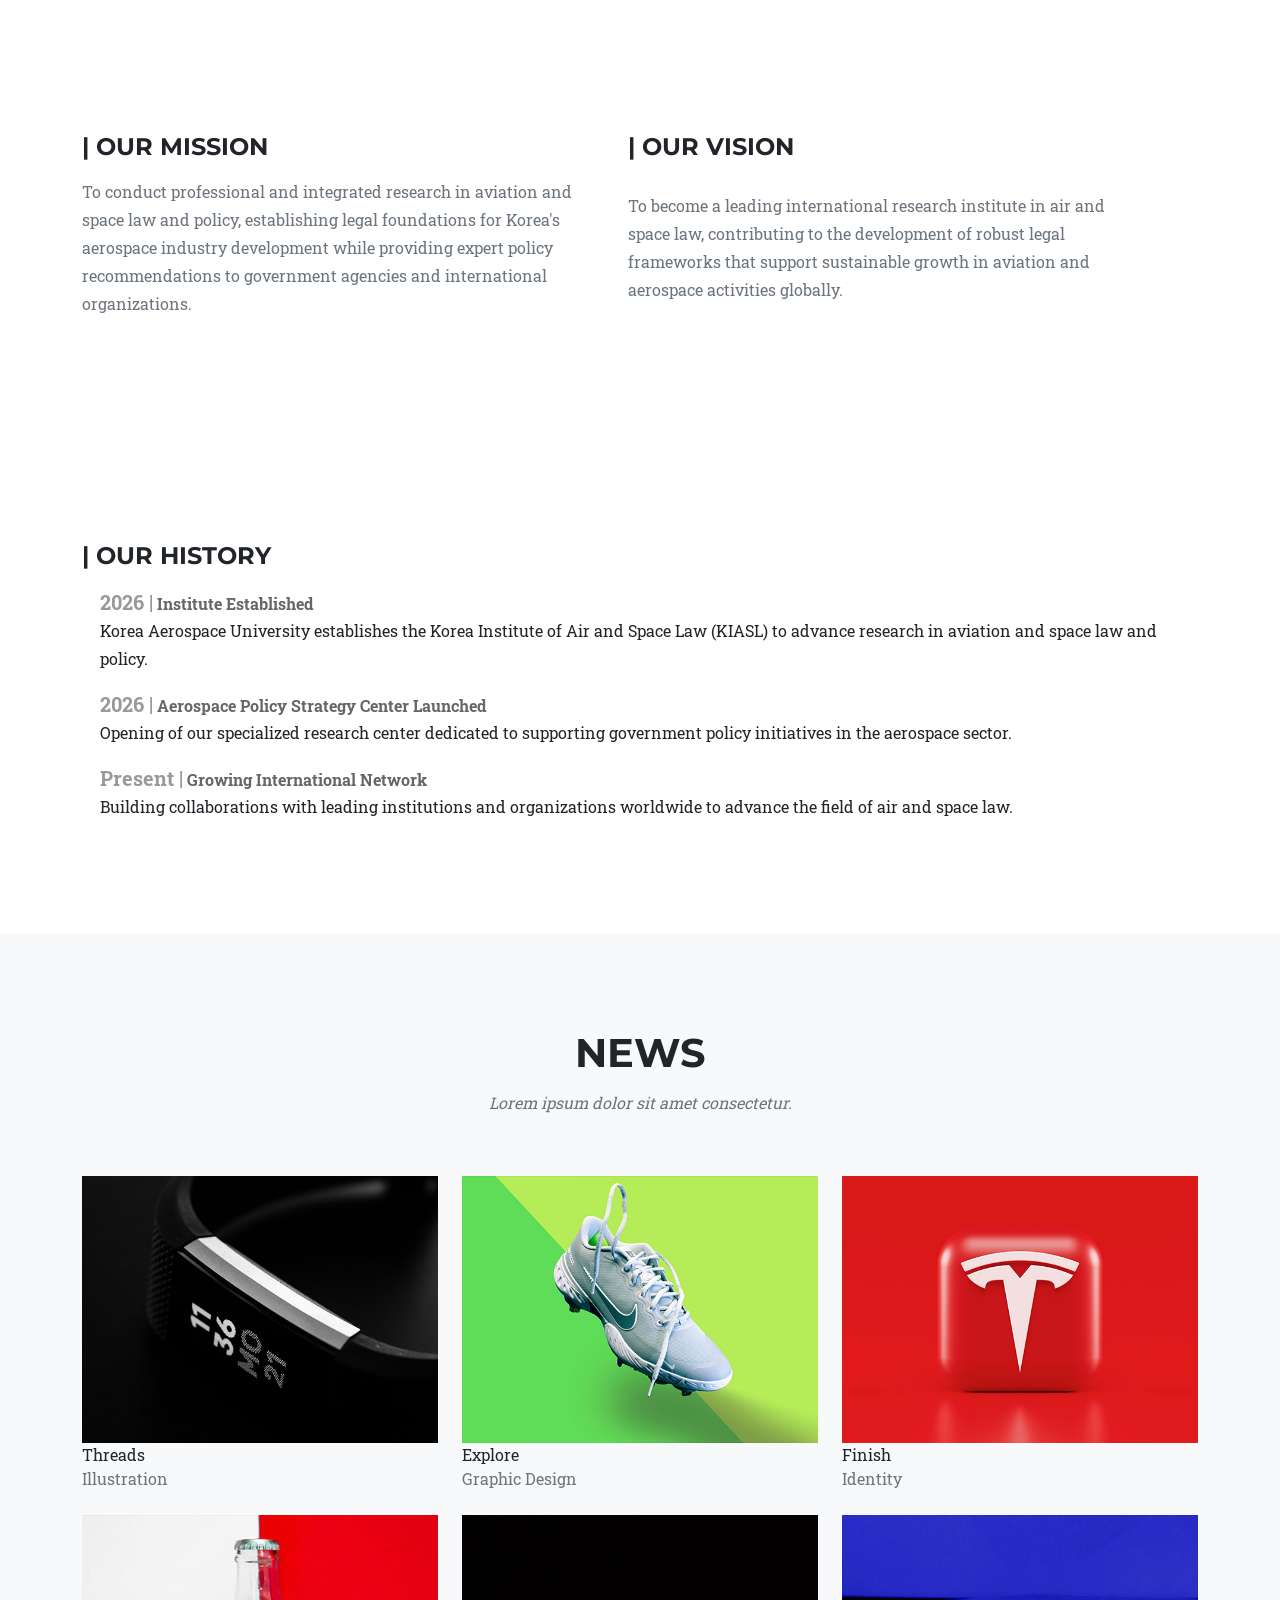
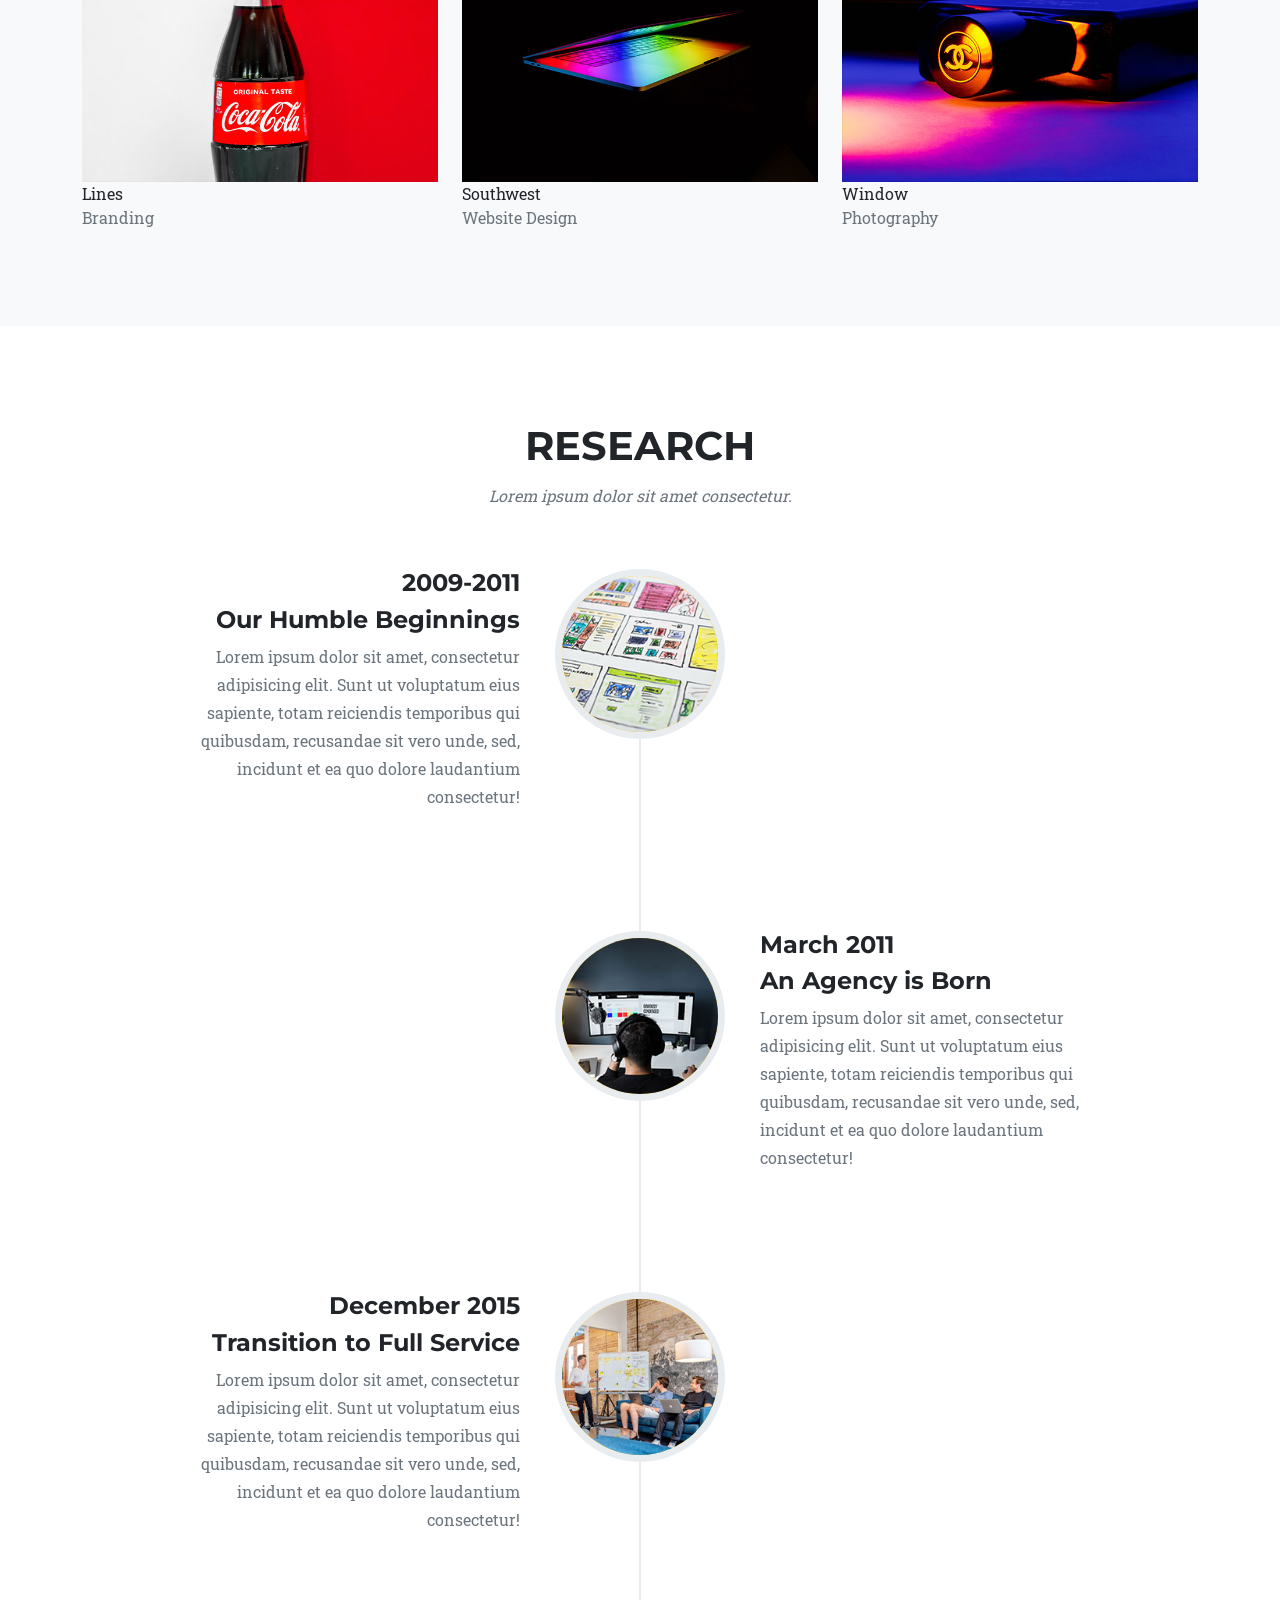
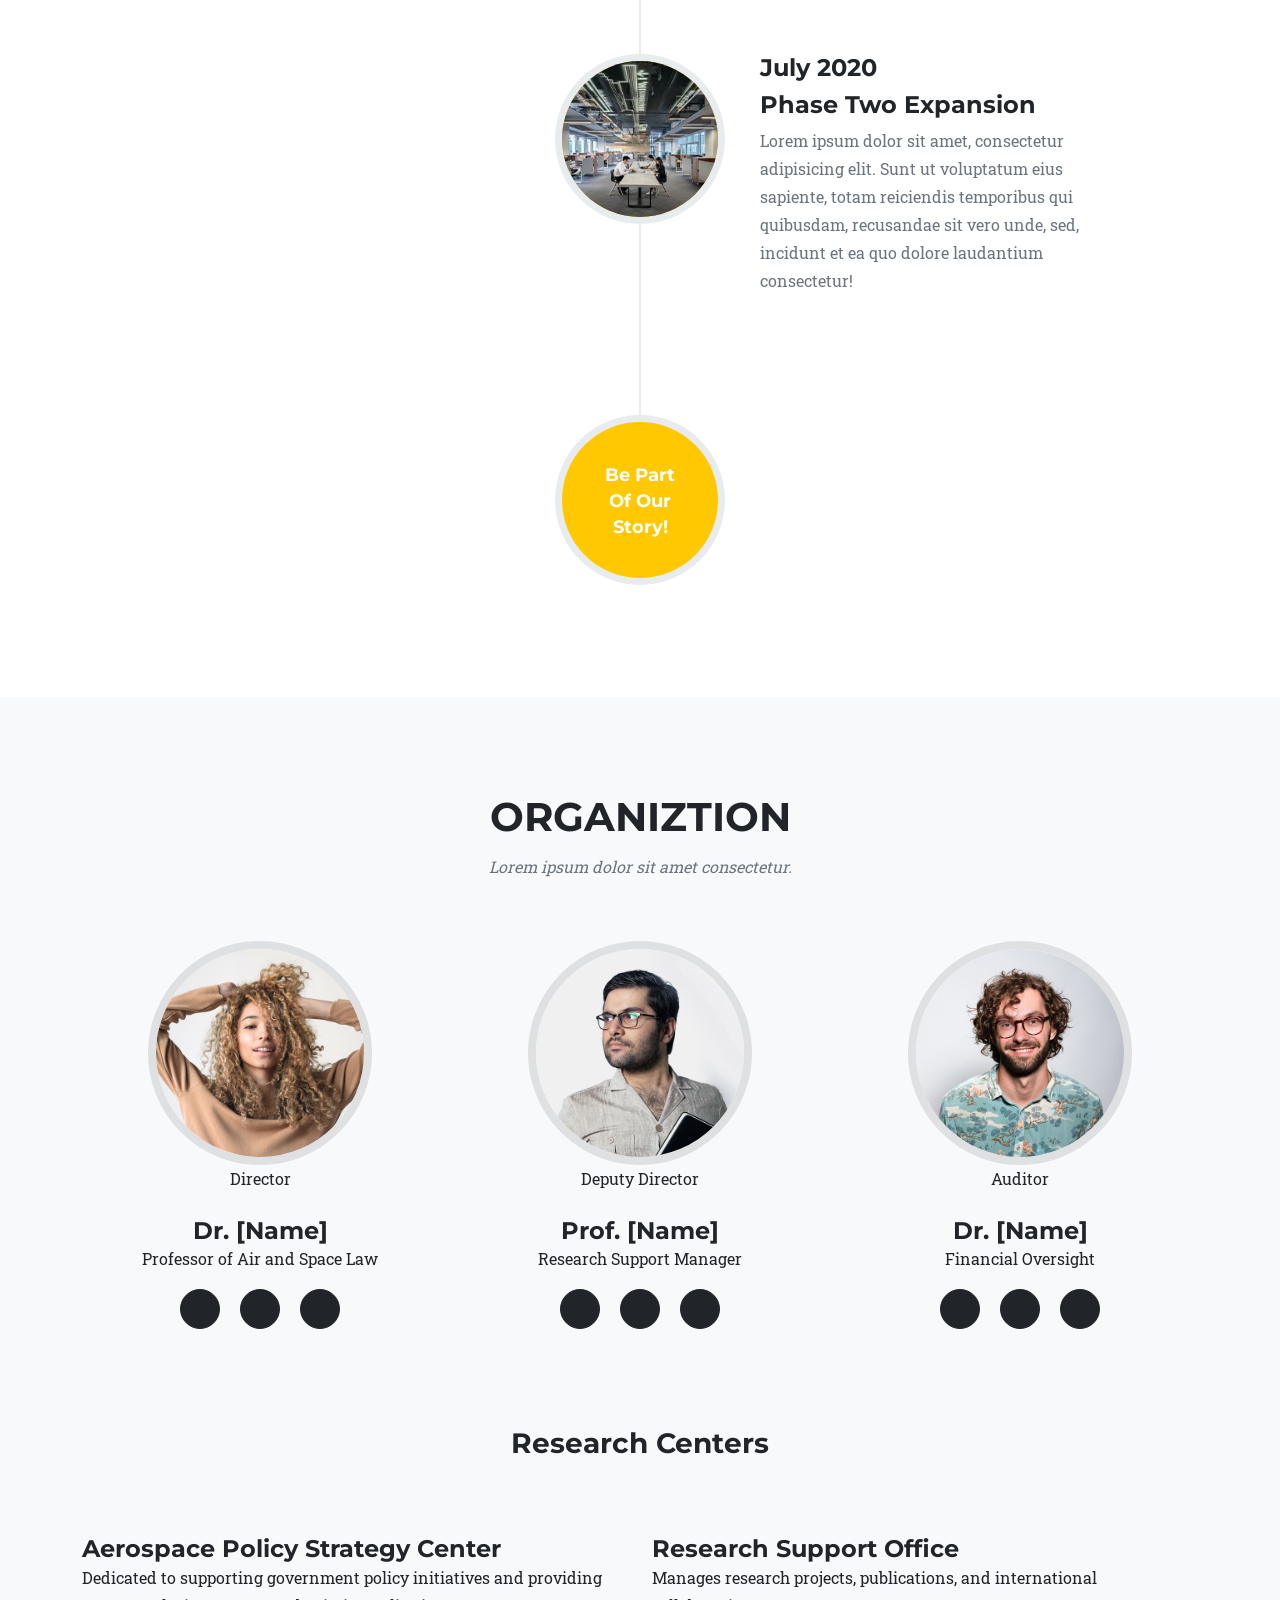
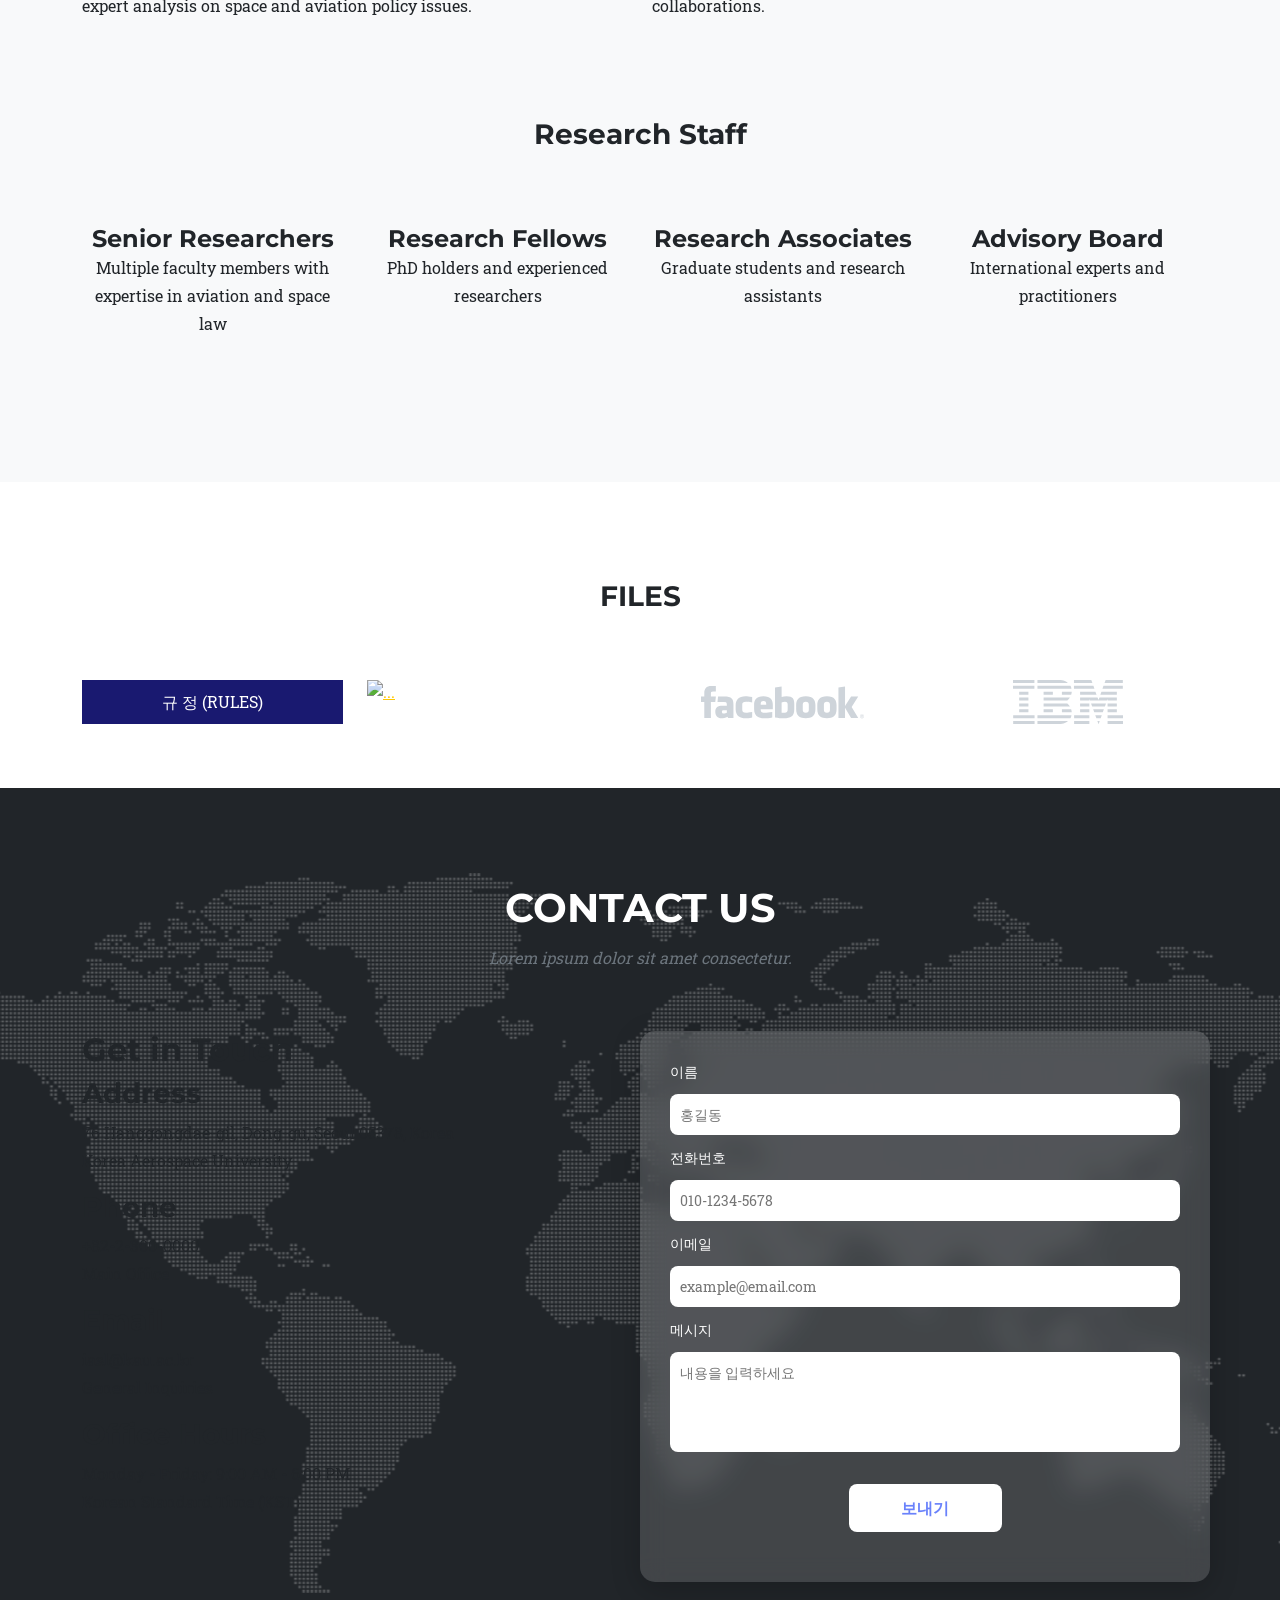
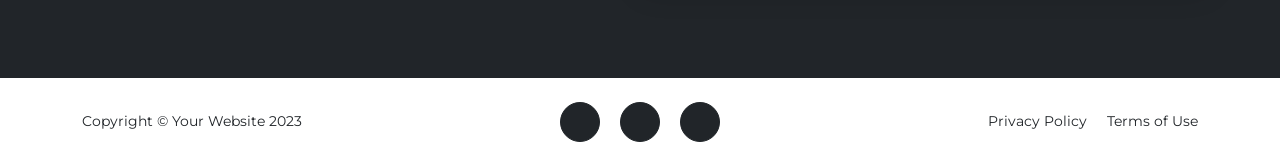
==== commit d547643c: "Update index.html" ====
--- a/index.html
+++ b/index.html
@@ -353,7 +353,7 @@
             </div>
         </div>
         <!-- Contact-->
-        <section class="page-section" id="contact">
+        <section class="page-section" id="contact" class="row">
             <div class="container">
                 <div class="text-center">
                     <h2 class="section-heading text-uppercase">Contact Us</h2>
@@ -367,7 +367,10 @@
                 <!-- https://startbootstrap.com/solution/contact-forms-->
                 <!-- to get an API token!-->
 
-               <div class="col-lg-6">
+              
+
+      <div class="row">   
+           <div class="col-lg-6">
                    <h2>Get in Touch</h2>
                    <div>
                        <h3>Address</h3>
@@ -386,8 +389,6 @@
                        <p>Monday - Friday: 9:00 AM - 6:00 PM<br><span>Korean Standard Time (KST)</span></p>
                    </div>
                </div>
-
-                
 <form action="https://formspree.io/f/xgonjnnk" method="POST" style="
     background: rgba(255, 255, 255, 0.15);
     backdrop-filter: blur(12px);
@@ -455,7 +456,7 @@
     보내기
   </button>
 </form>
-            </div>
+            </div></div>
         </section>
         <!-- Footer-->
         <footer class="footer py-4">
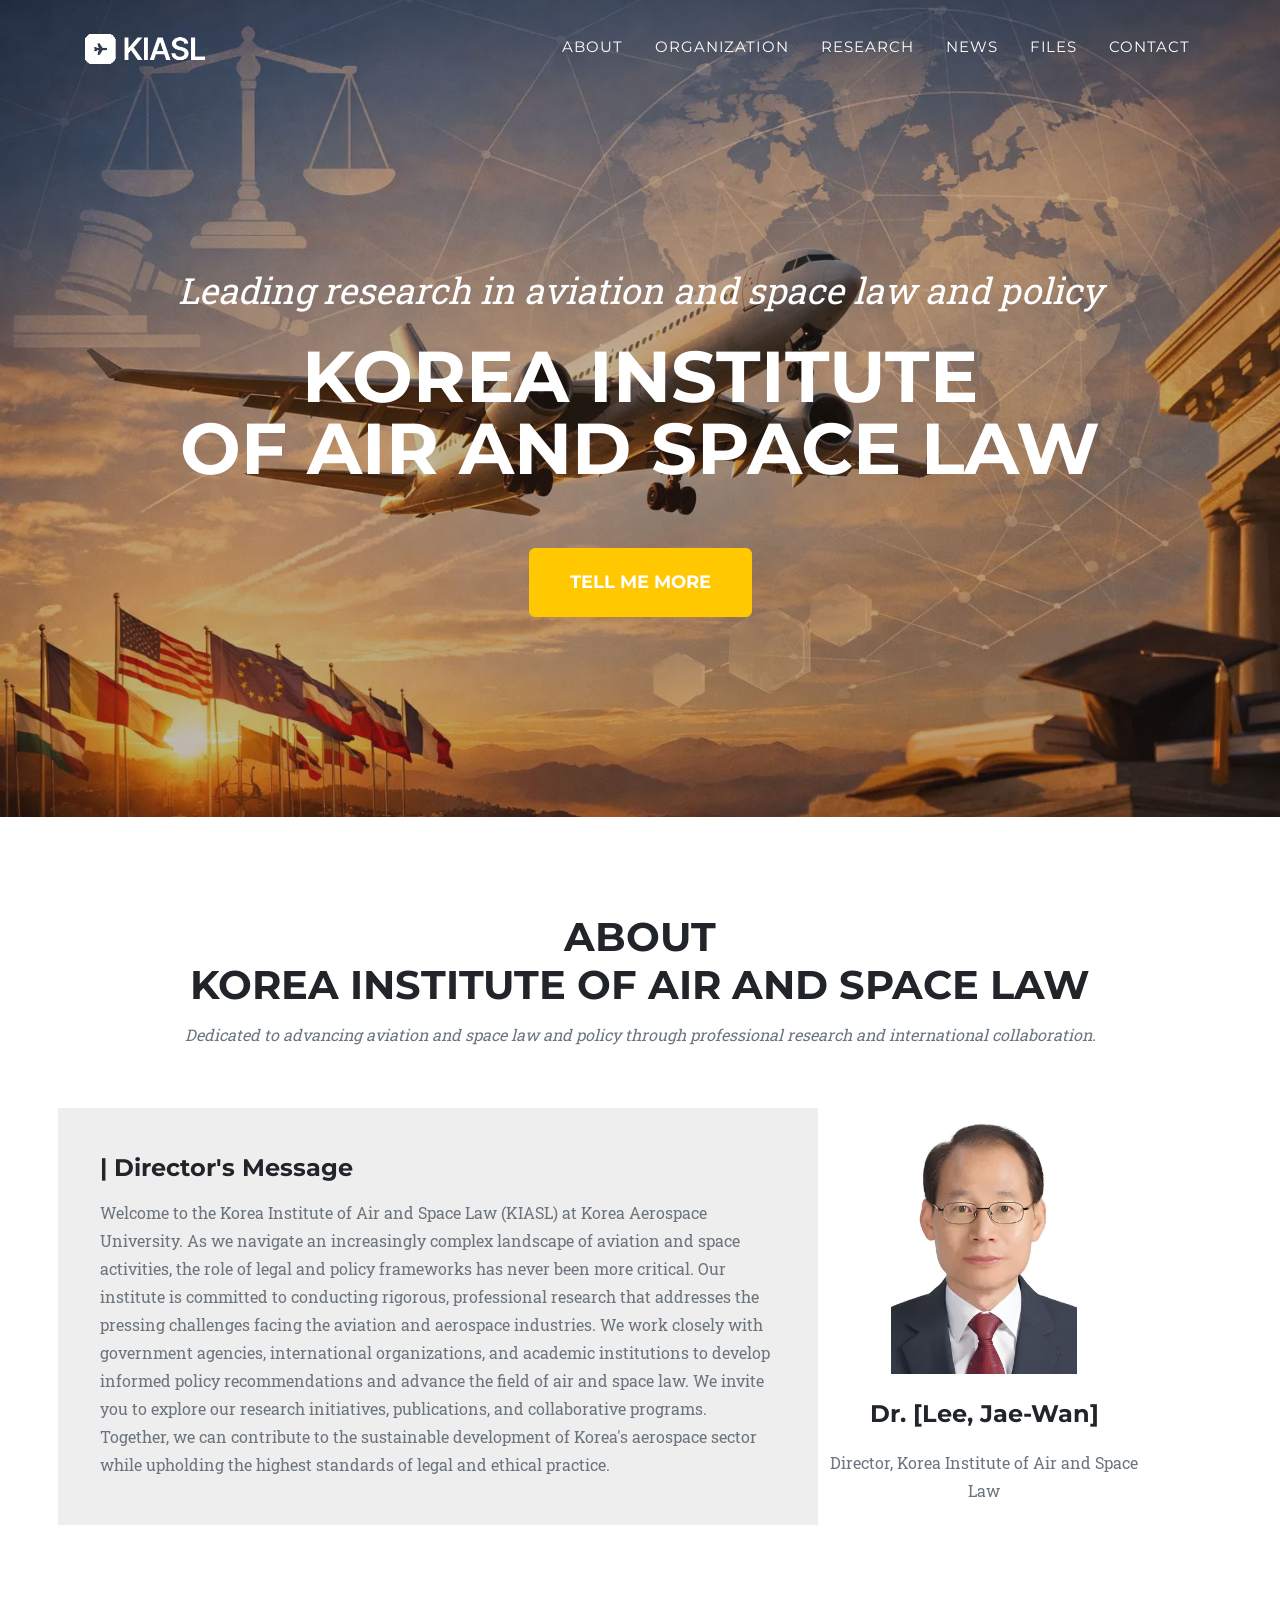
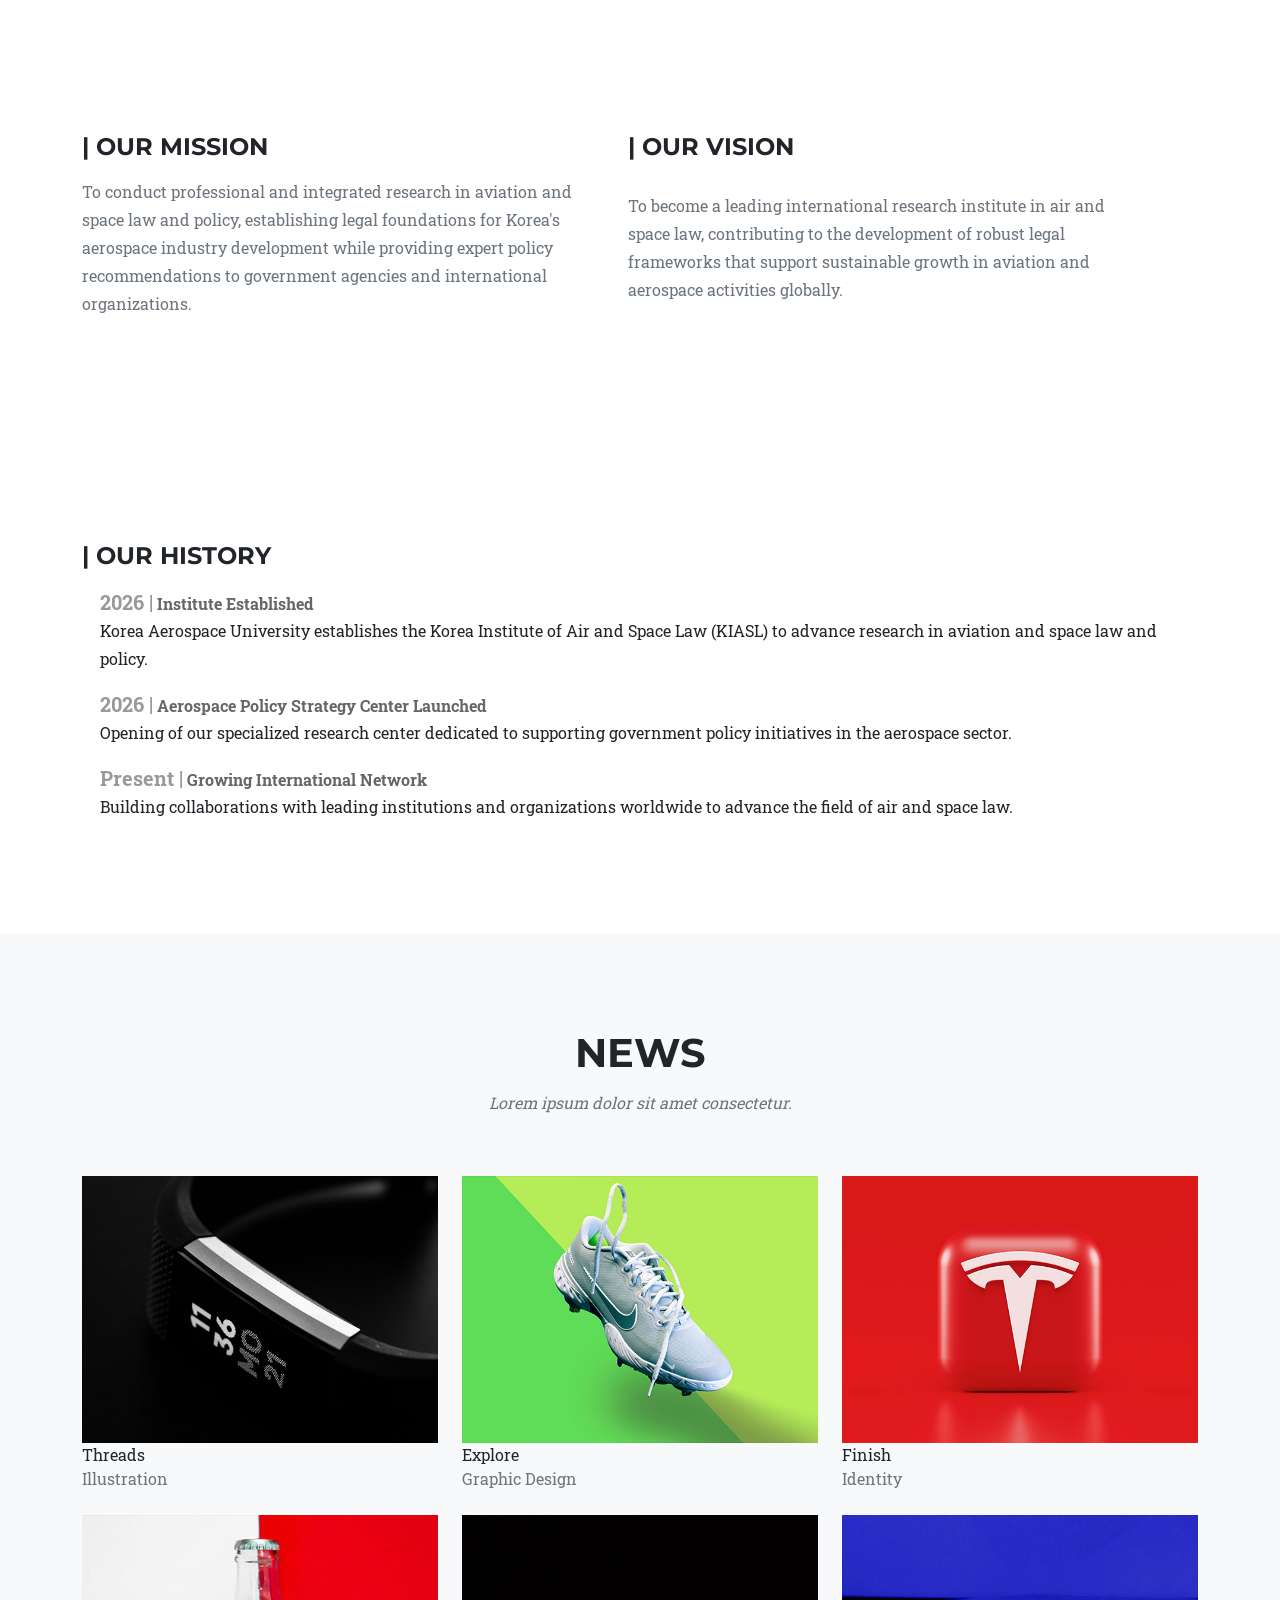
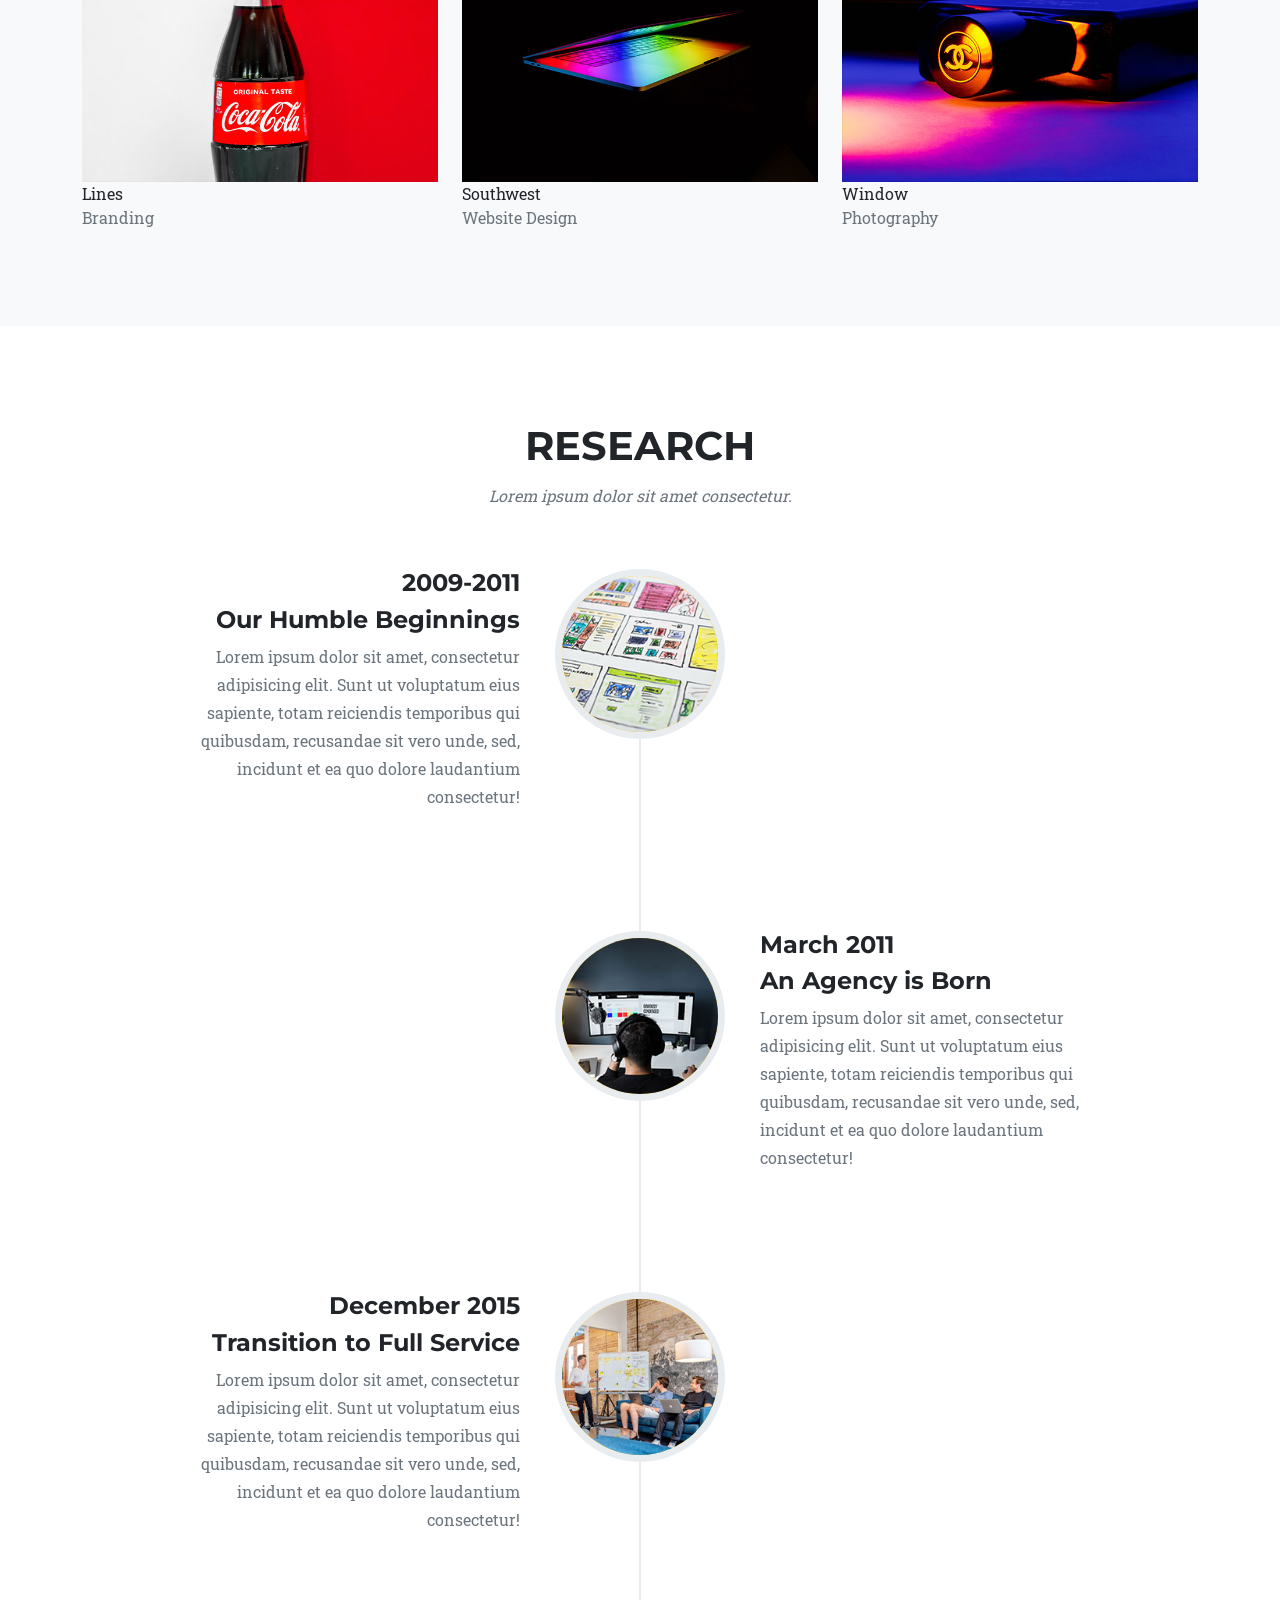
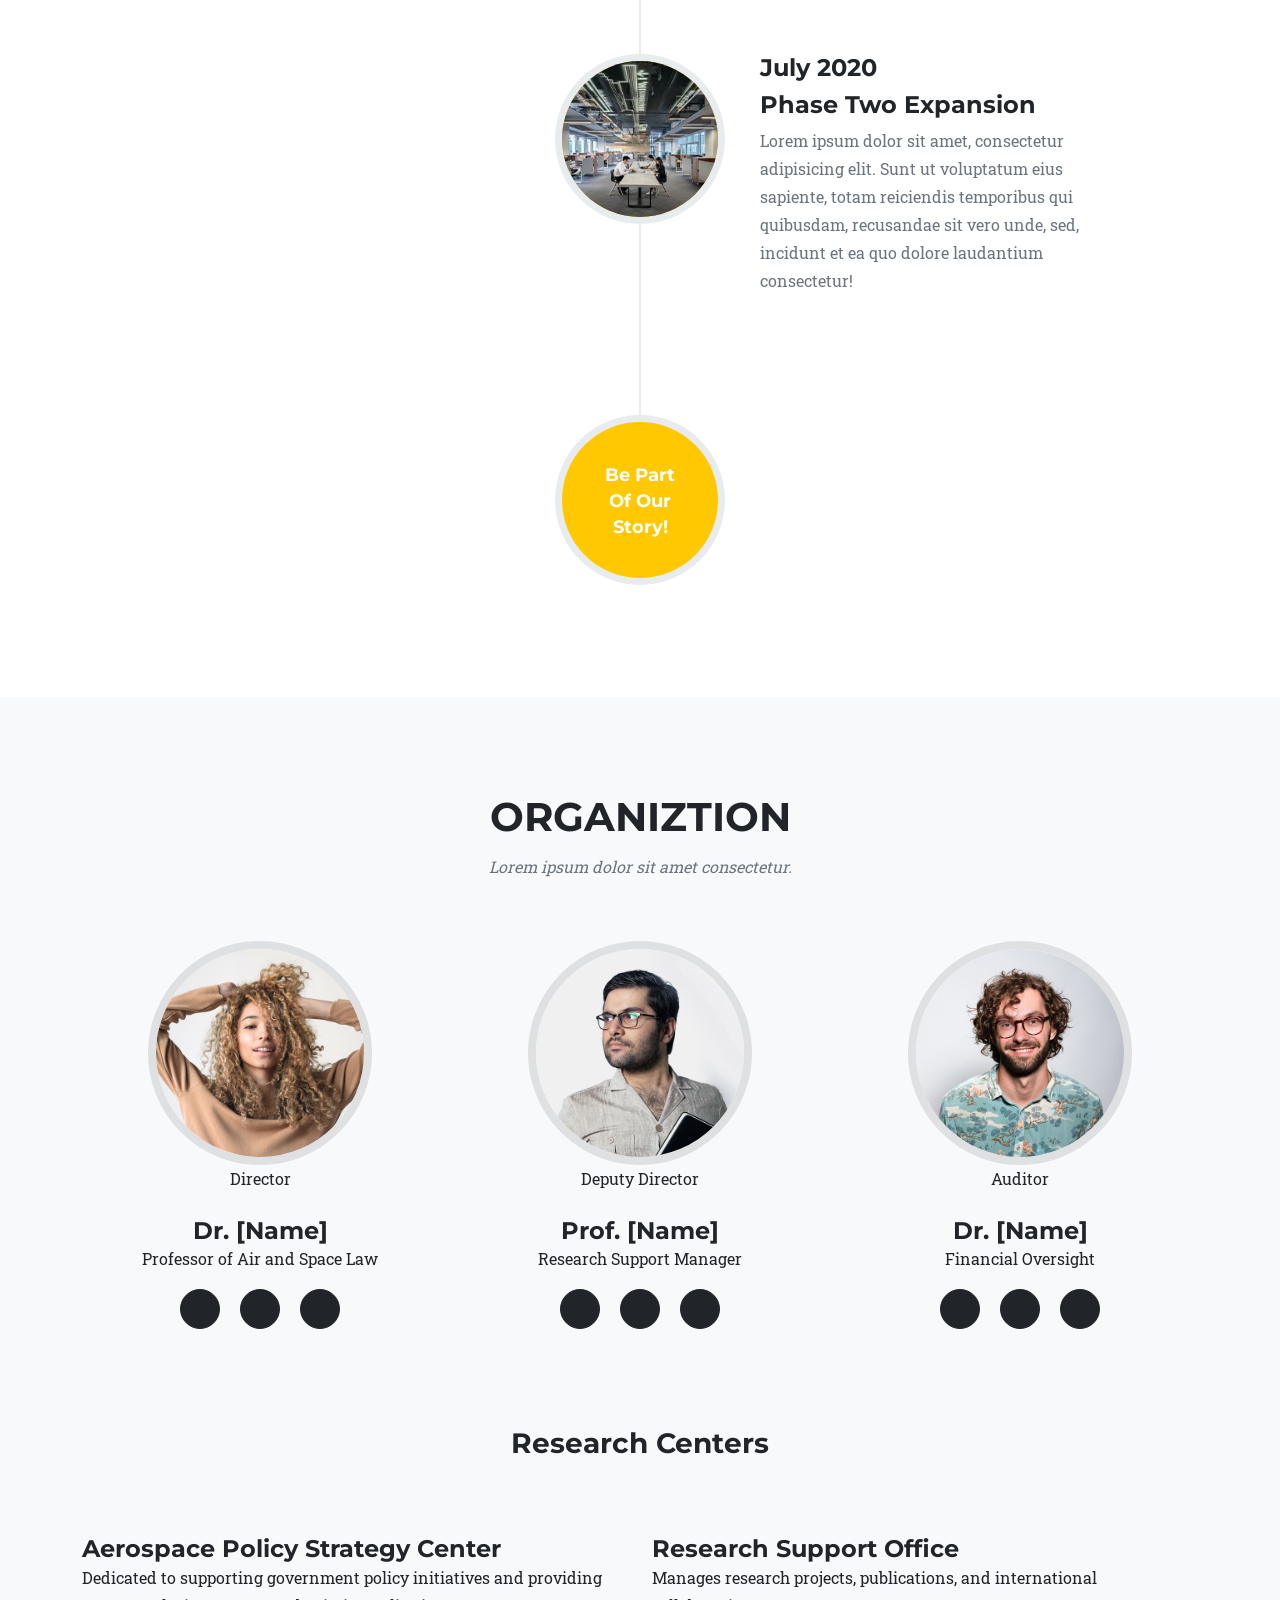
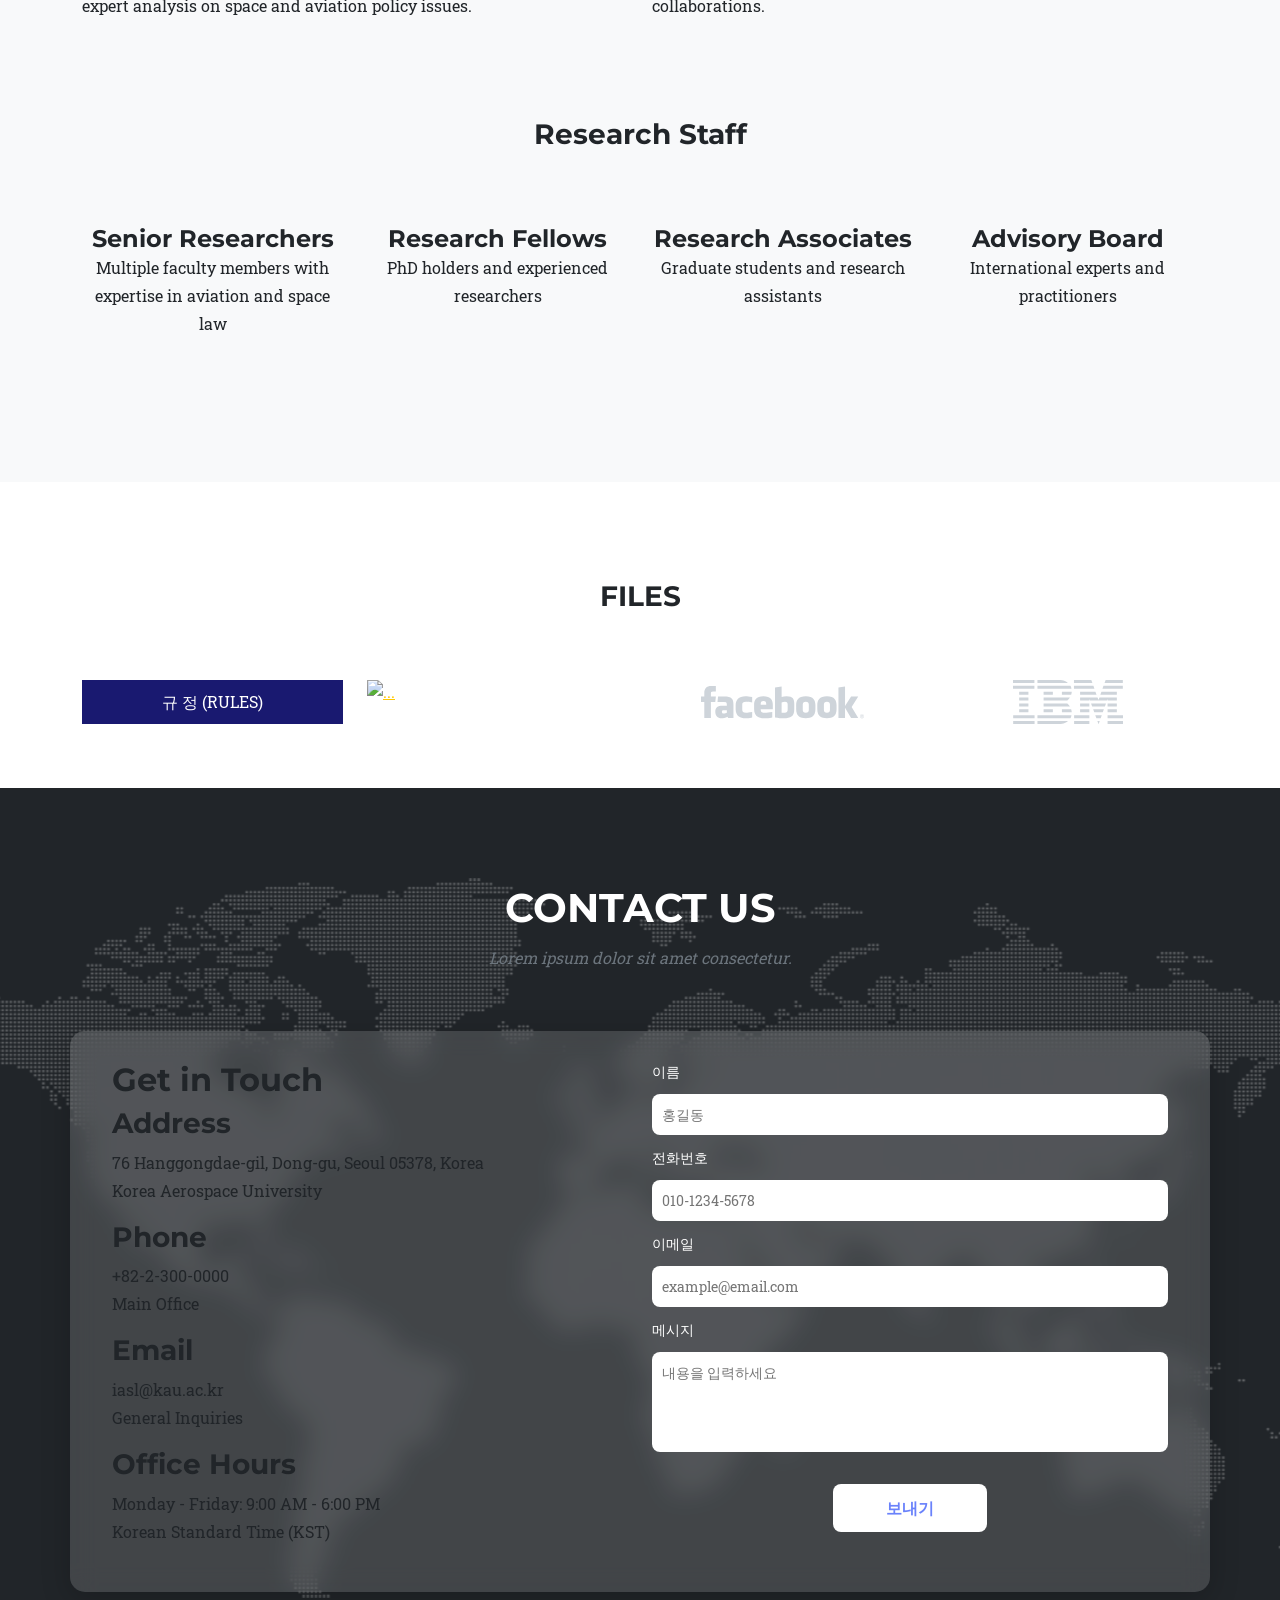
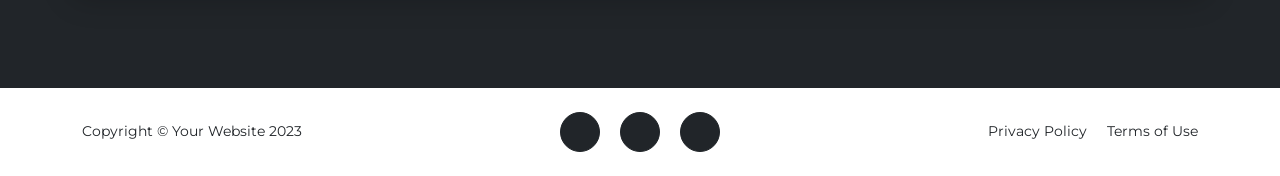
==== commit b9286886: "Update index.html" ====
--- a/index.html
+++ b/index.html
@@ -369,7 +369,12 @@
 
               
 
-      <div class="row">   
+      <div class="row" style="
+    background: rgba(255, 255, 255, 0.15);
+    backdrop-filter: blur(12px);
+    padding: 30px;
+    border-radius: 15px;
+    box-shadow: 0 8px 30px rgba(0,0,0,0.2);">   
            <div class="col-lg-6">
                    <h2>Get in Touch</h2>
                    <div>
@@ -390,11 +395,6 @@
                    </div>
                </div>
 <form action="https://formspree.io/f/xgonjnnk" method="POST" style="
-    background: rgba(255, 255, 255, 0.15);
-    backdrop-filter: blur(12px);
-    padding: 30px;
-    border-radius: 15px;
-    box-shadow: 0 8px 30px rgba(0,0,0,0.2);
     display: flex;
     flex-direction: column;
     gap: 12px;" class="col-lg-6">
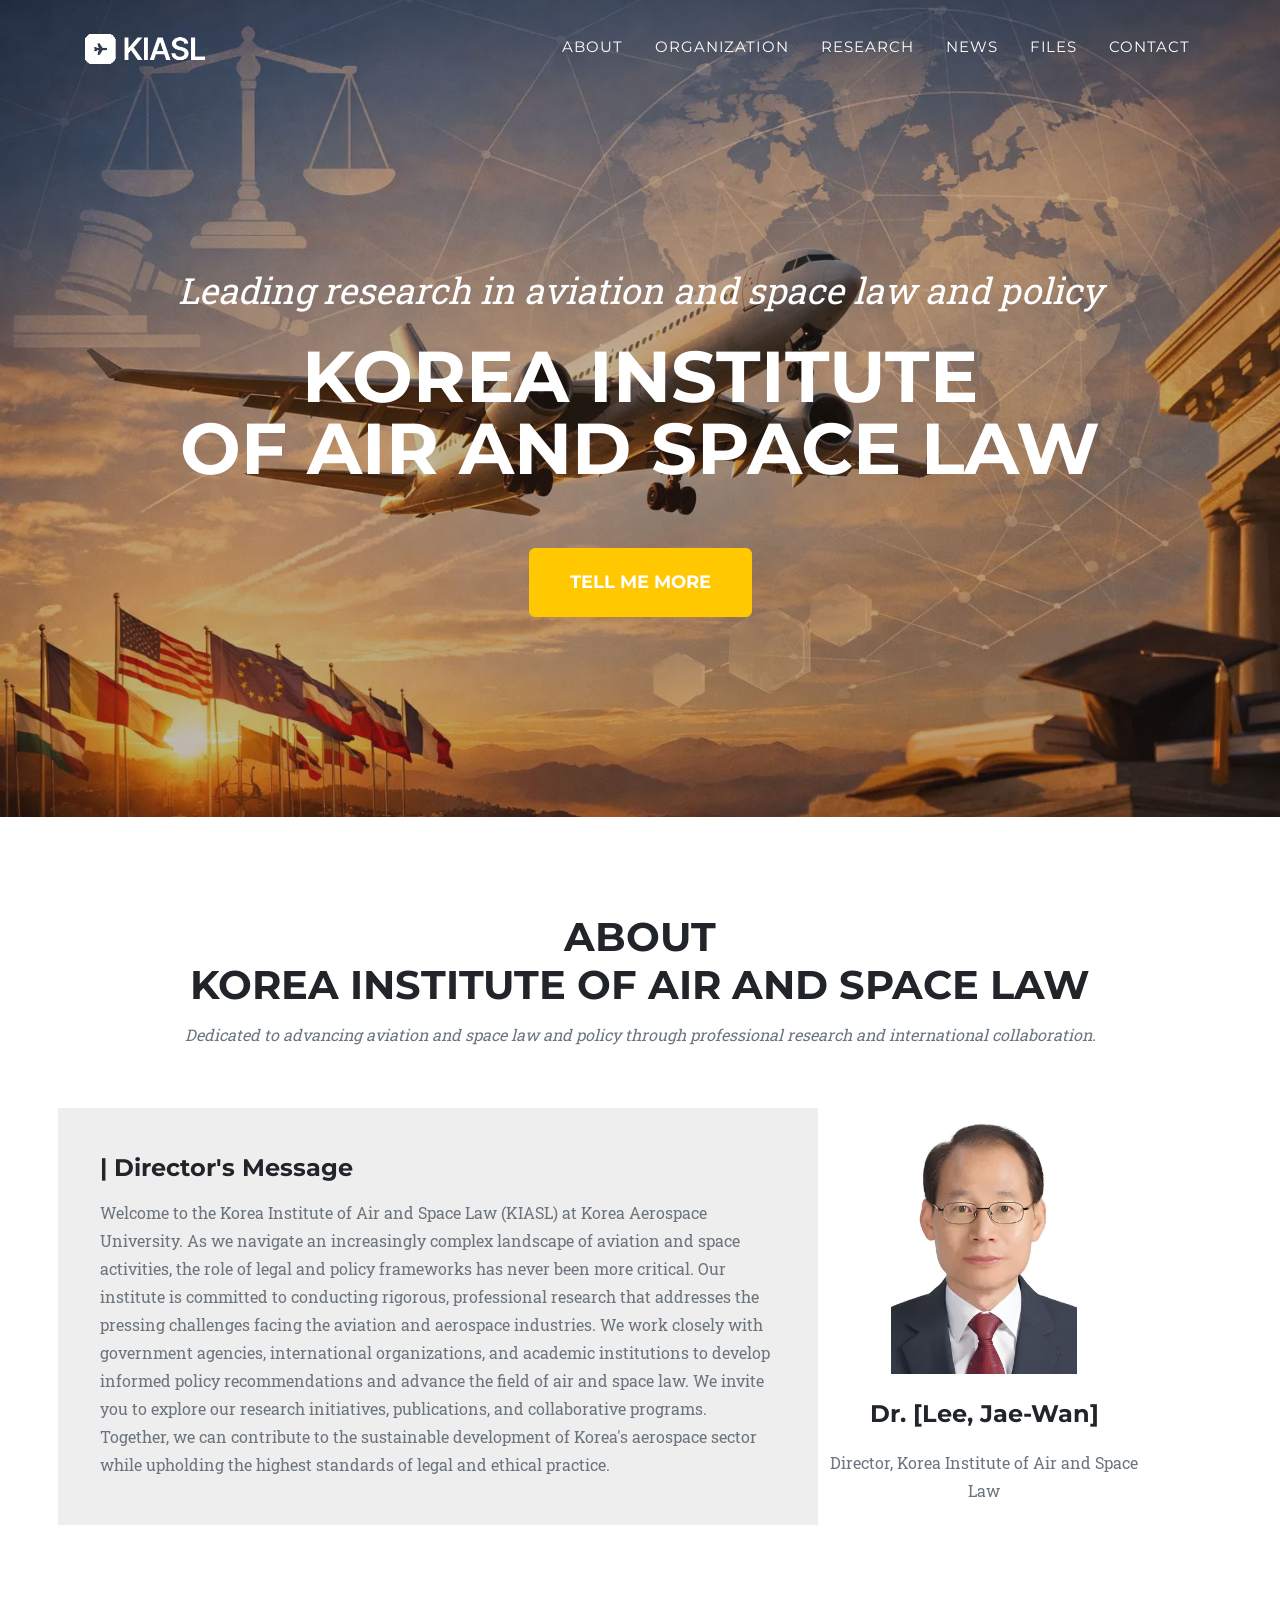
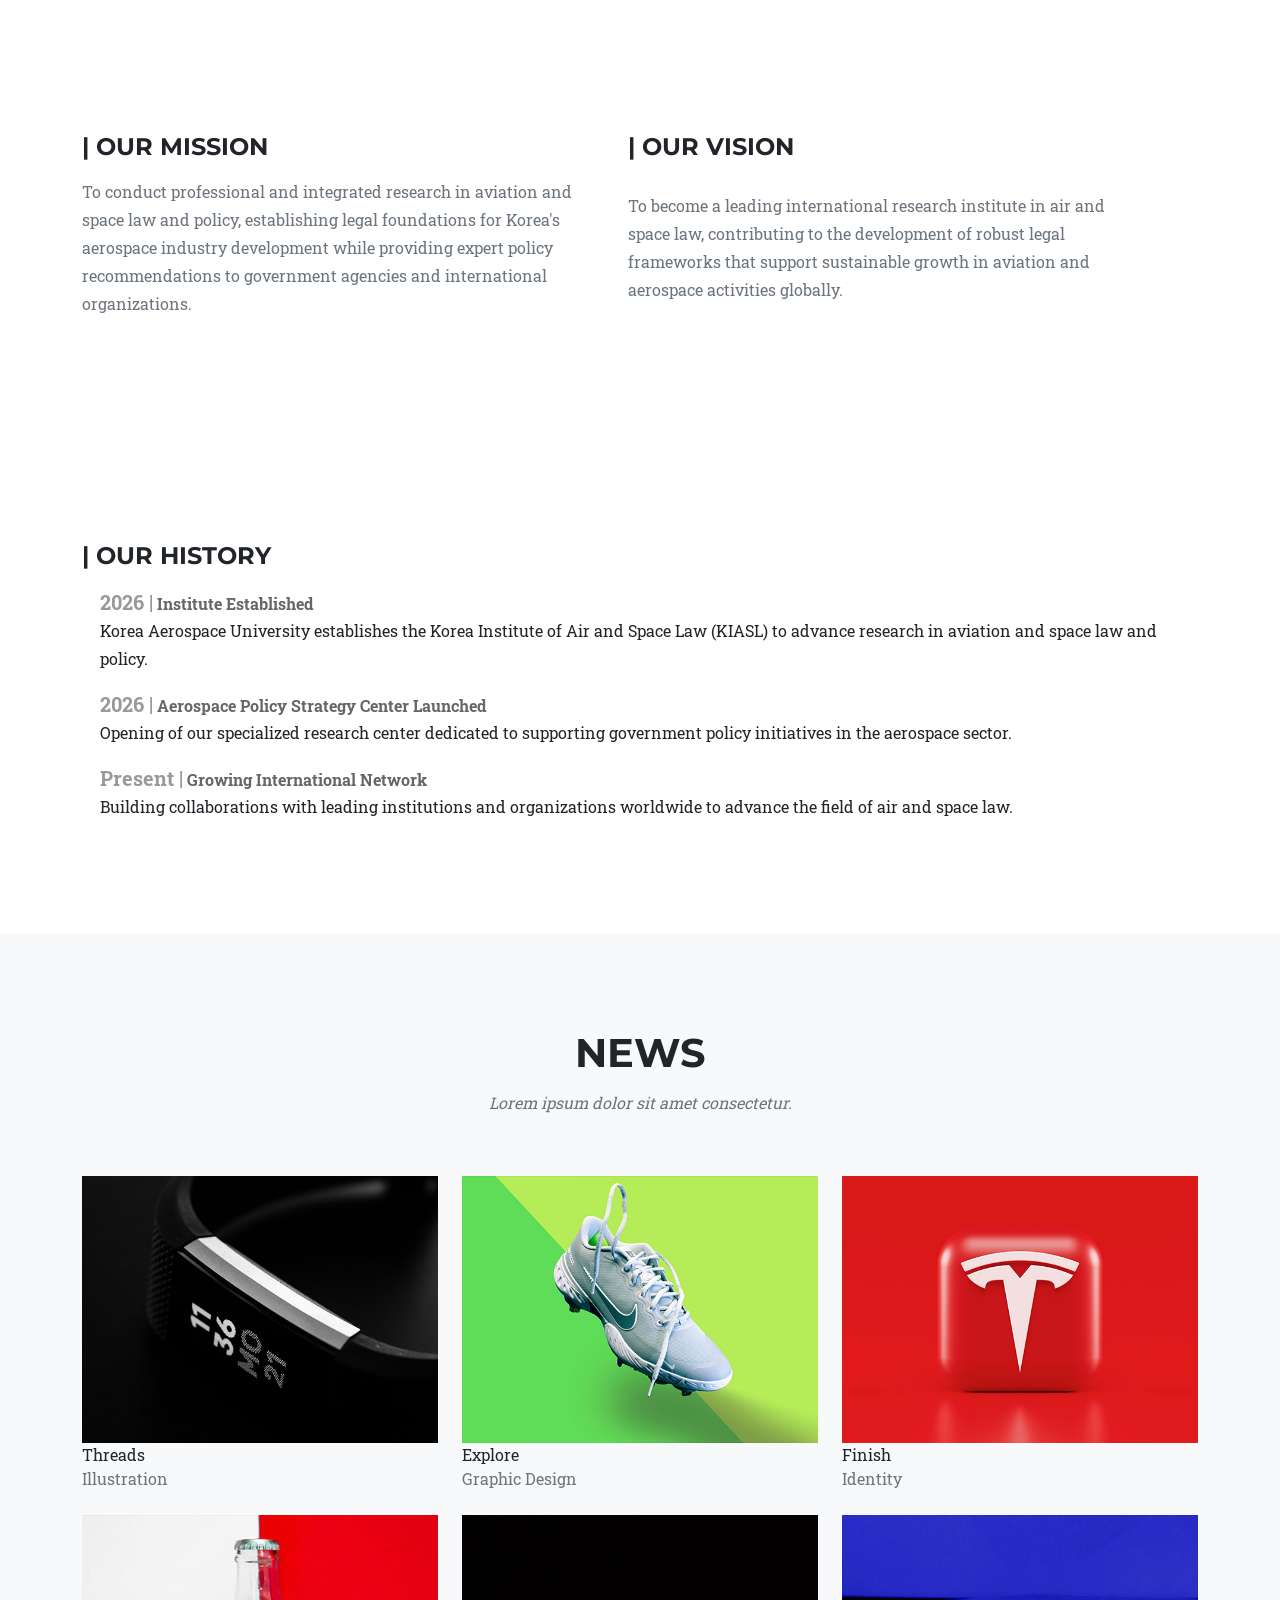
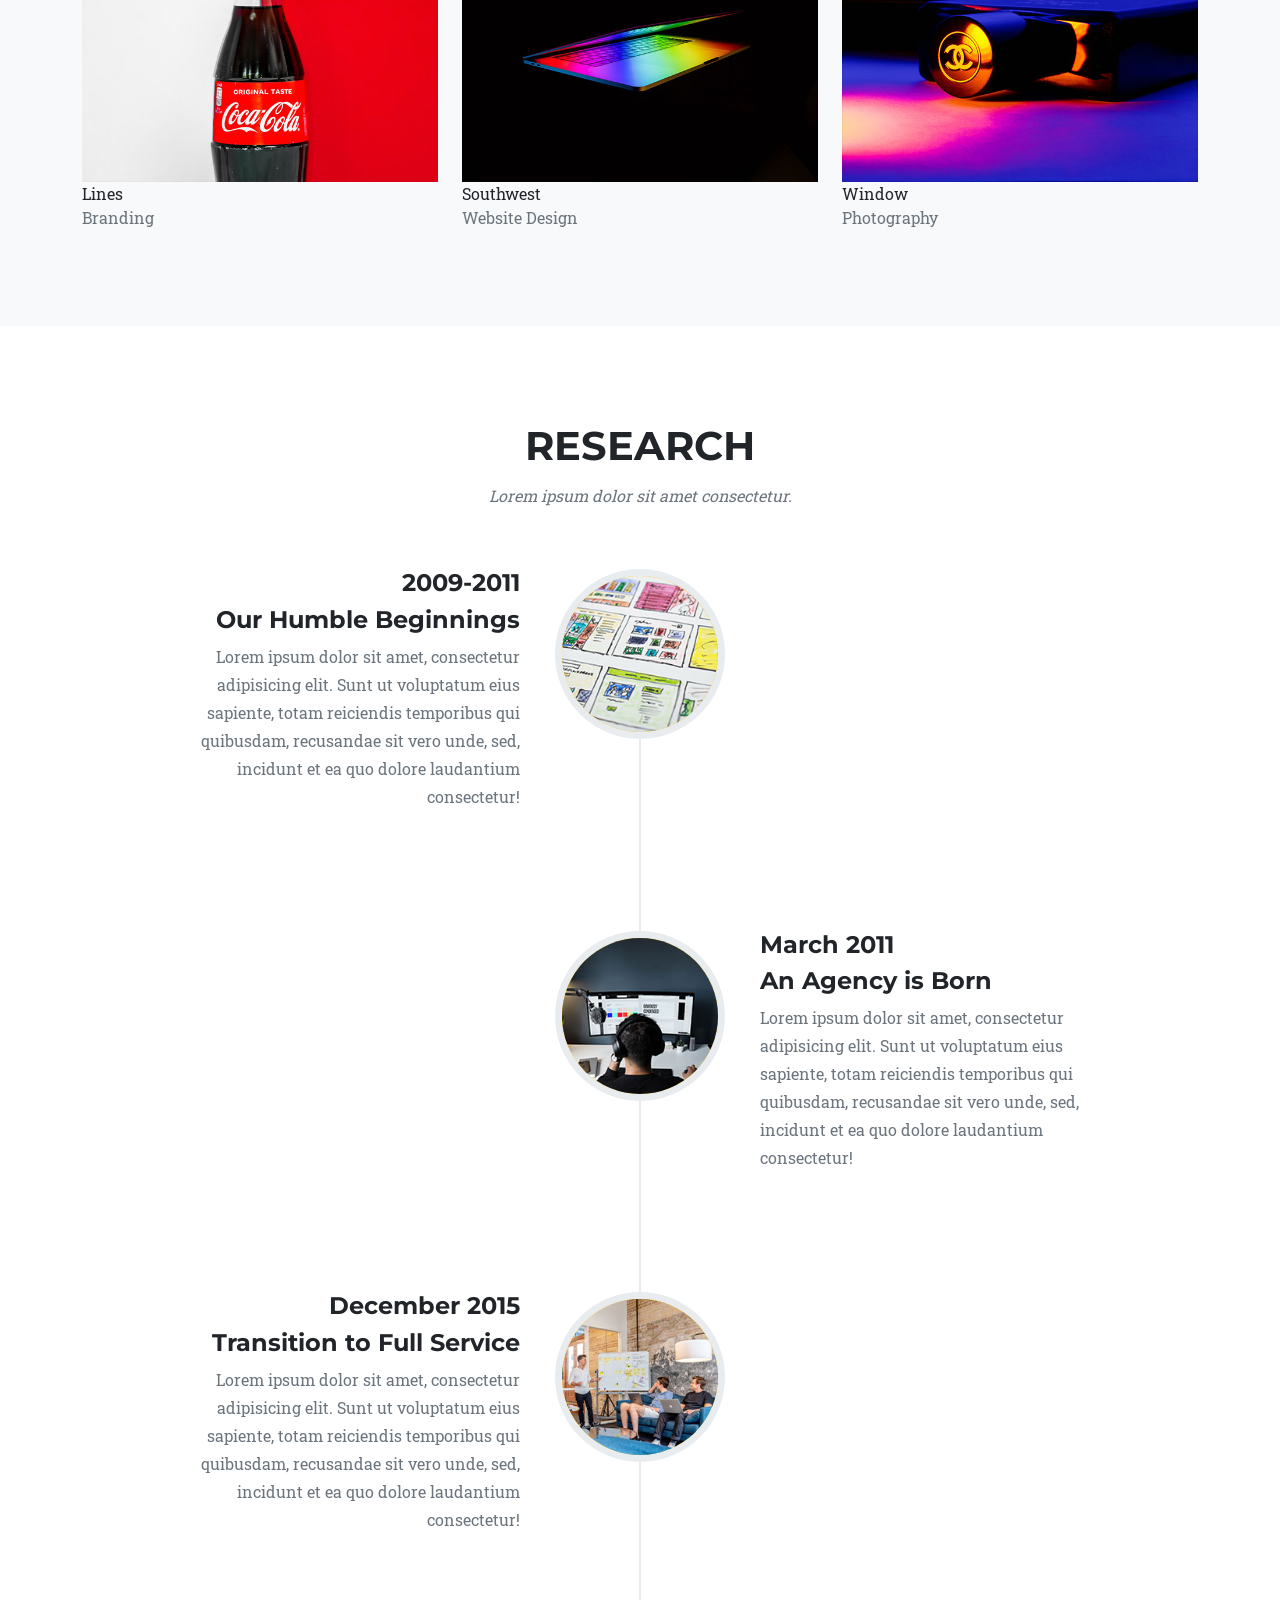
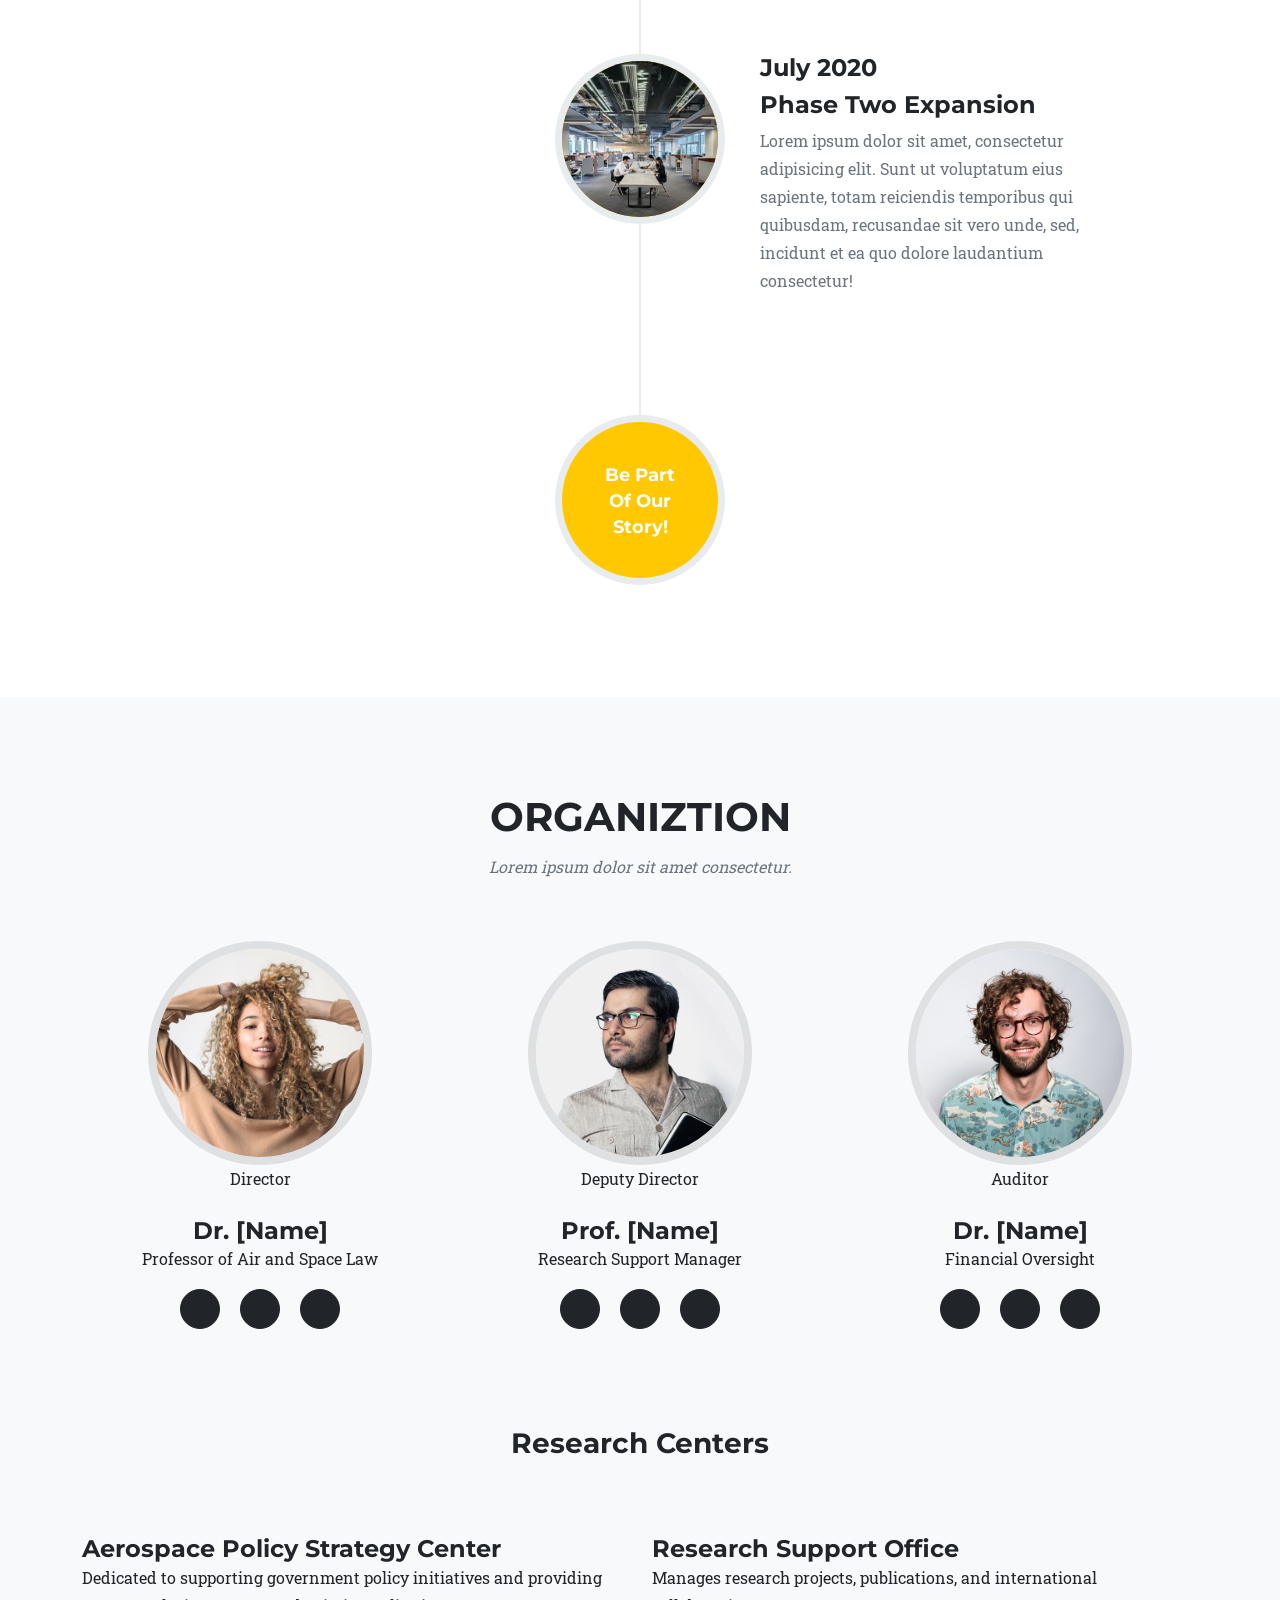
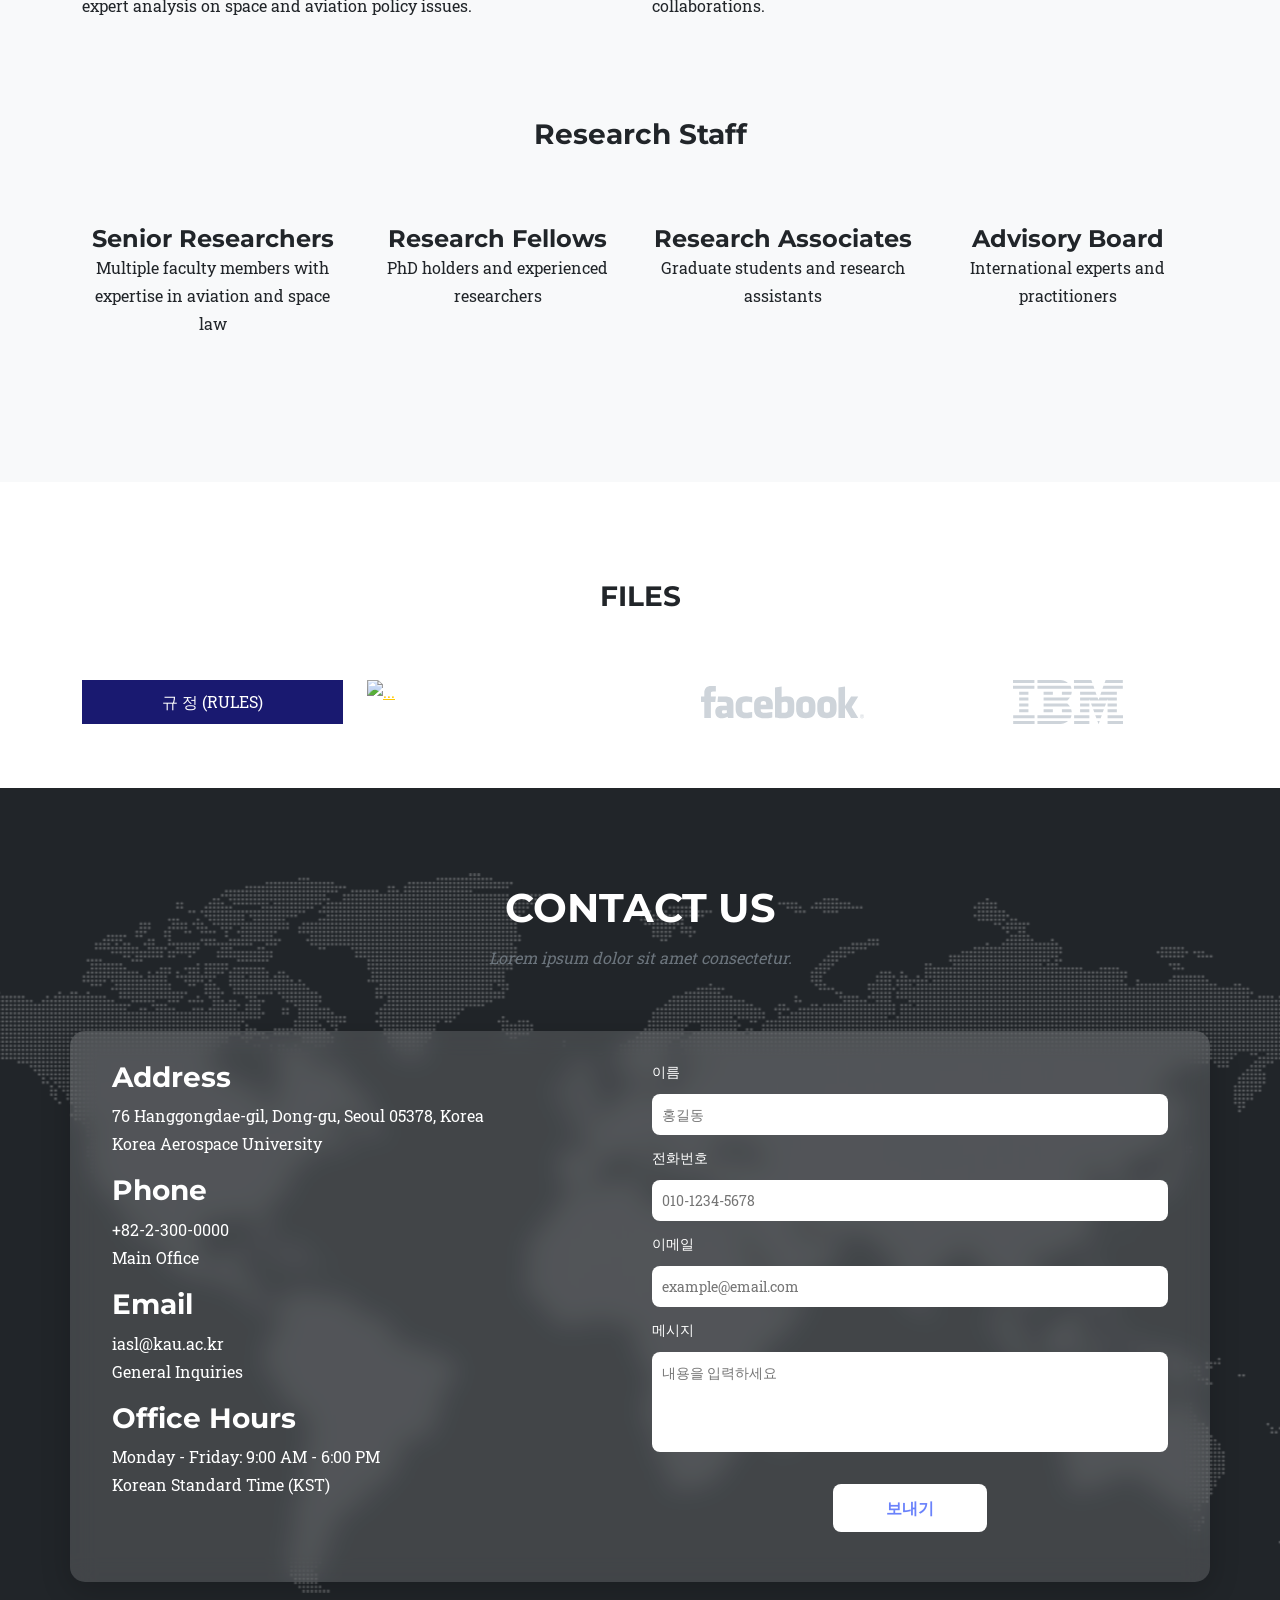
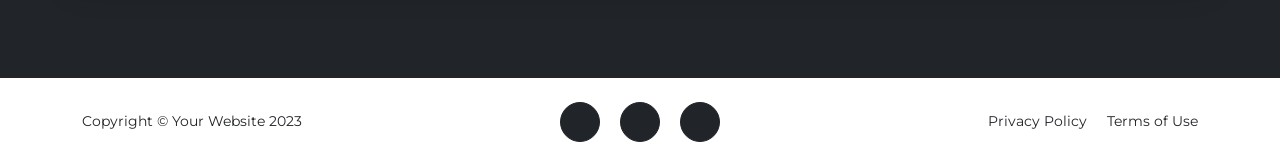
==== commit 0d7fada3: "Update index.html" ====
--- a/index.html
+++ b/index.html
@@ -374,9 +374,8 @@
     backdrop-filter: blur(12px);
     padding: 30px;
     border-radius: 15px;
-    box-shadow: 0 8px 30px rgba(0,0,0,0.2);">   
+    box-shadow: 0 8px 30px rgba(0,0,0,0.2);color:#fff;">   
            <div class="col-lg-6">
-                   <h2>Get in Touch</h2>
                    <div>
                        <h3>Address</h3>
                        <p>76 Hanggongdae-gil, Dong-gu, Seoul 05378, Korea<br>Korea Aerospace University</p>
